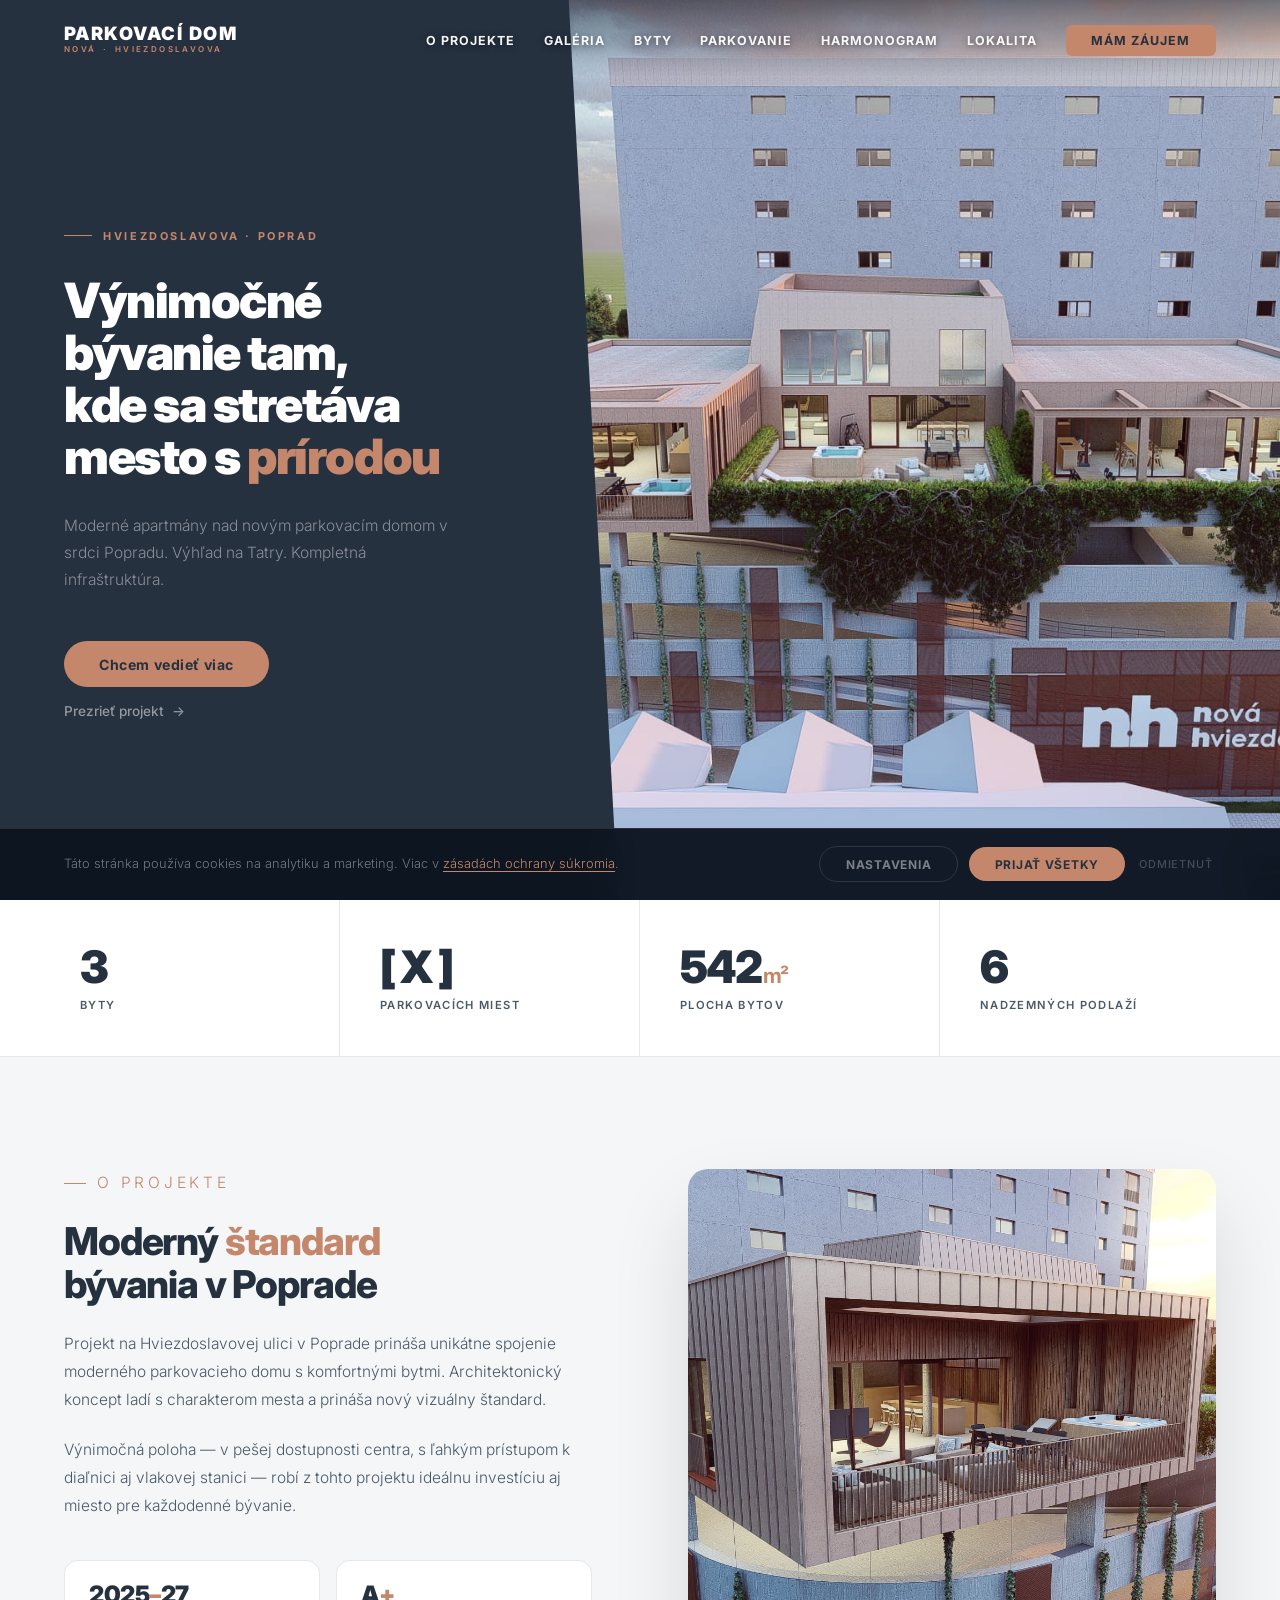
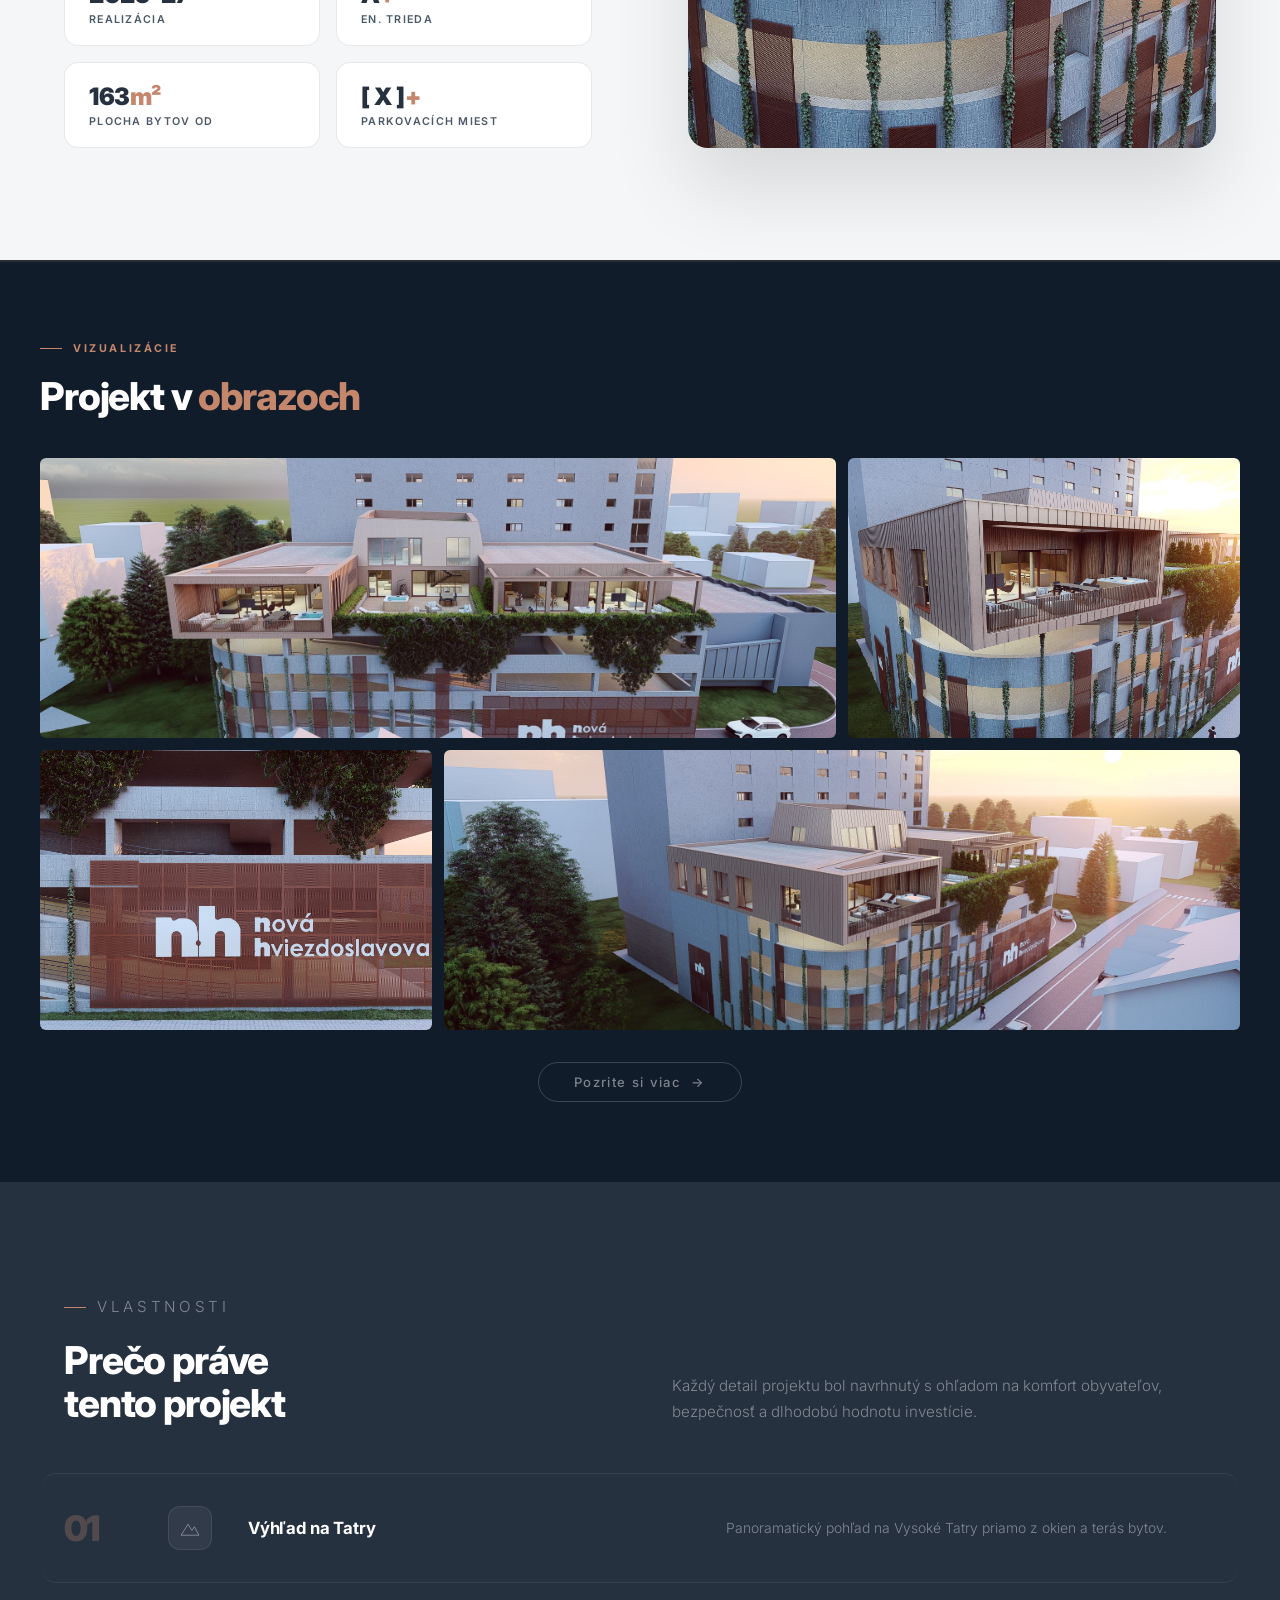
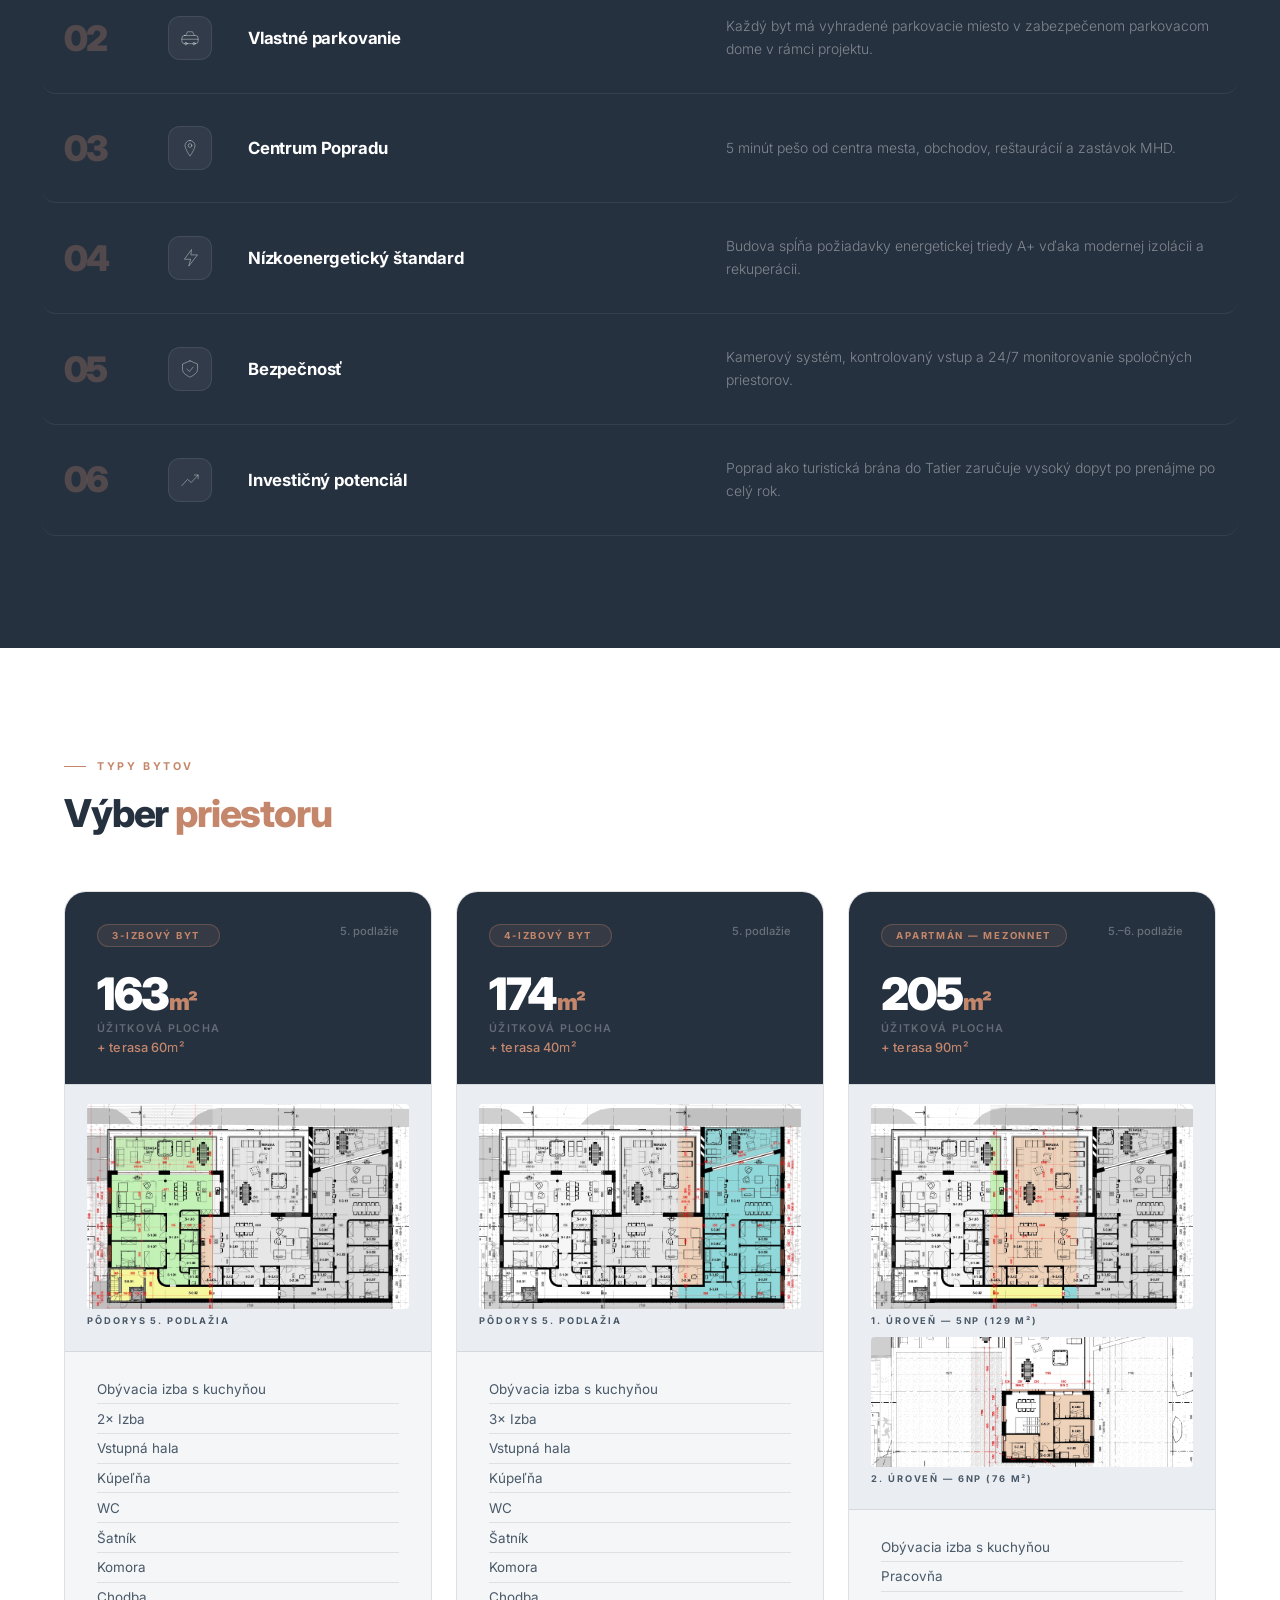
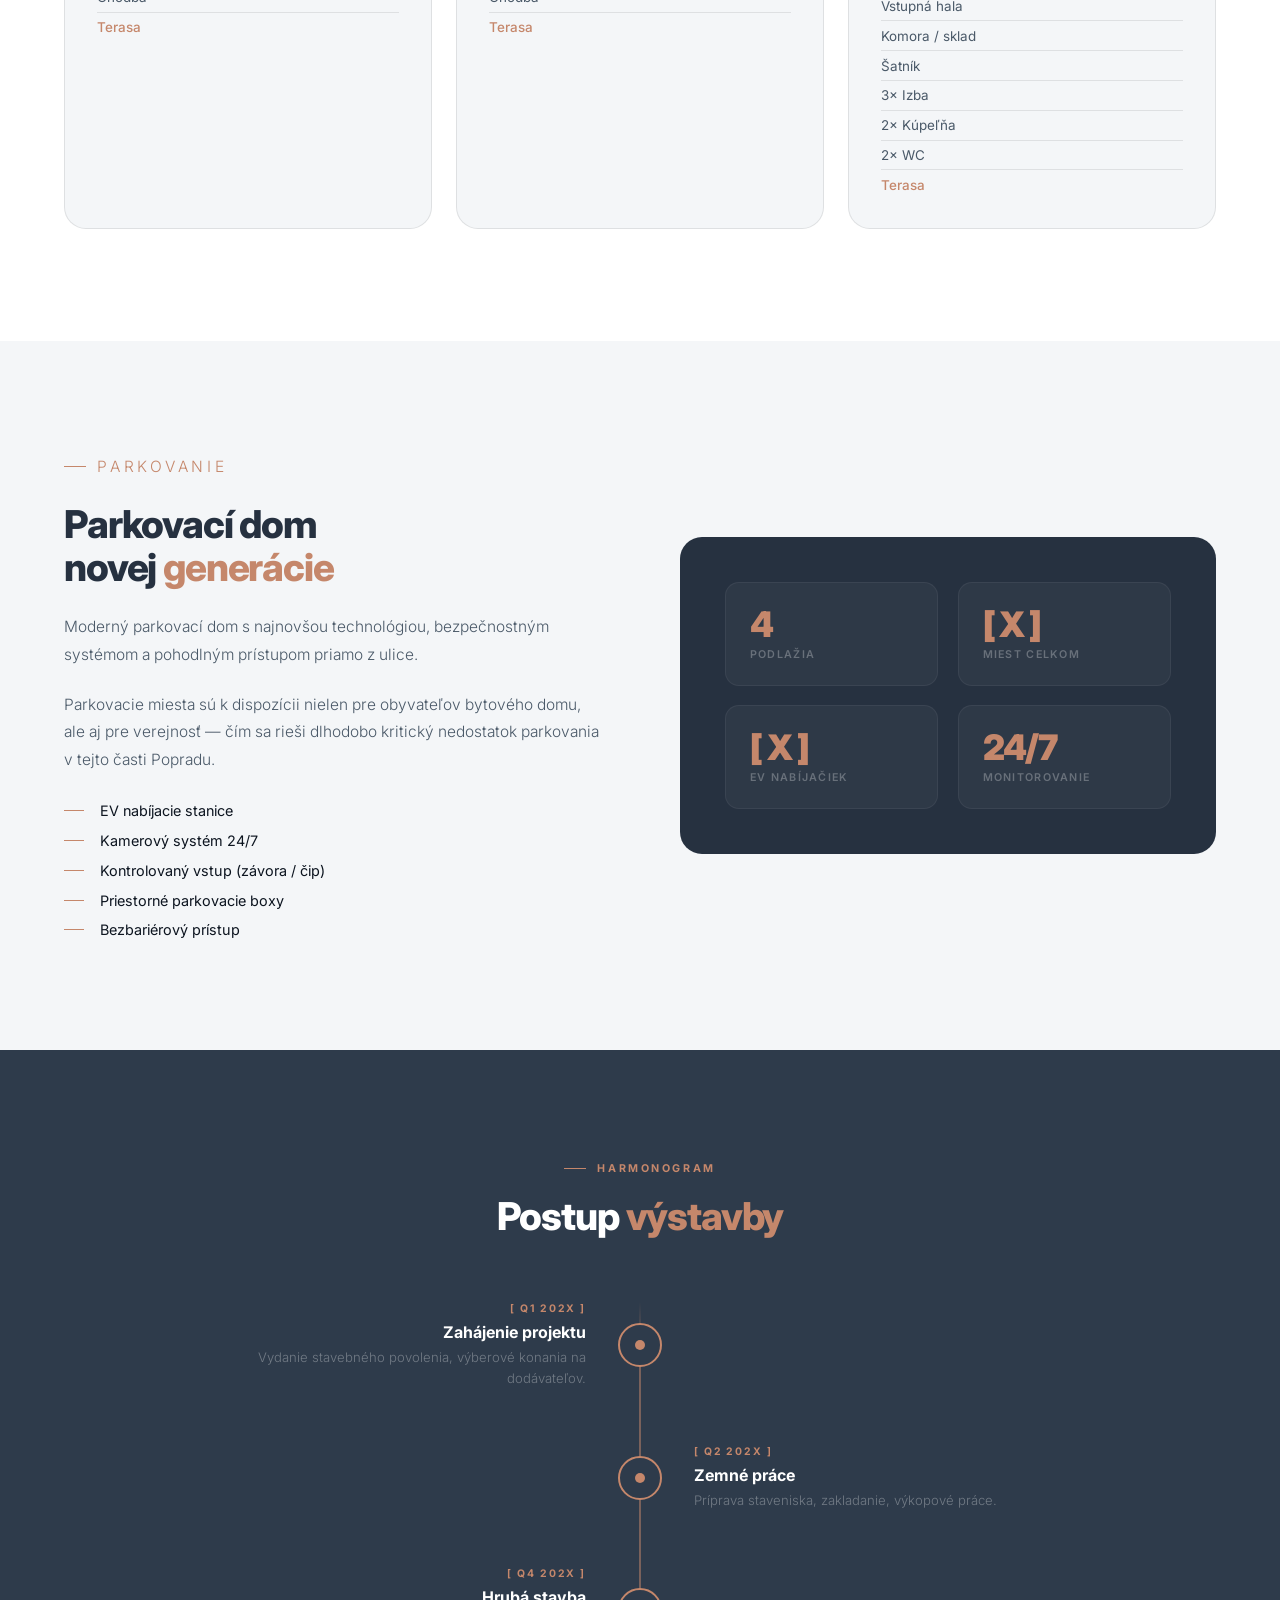
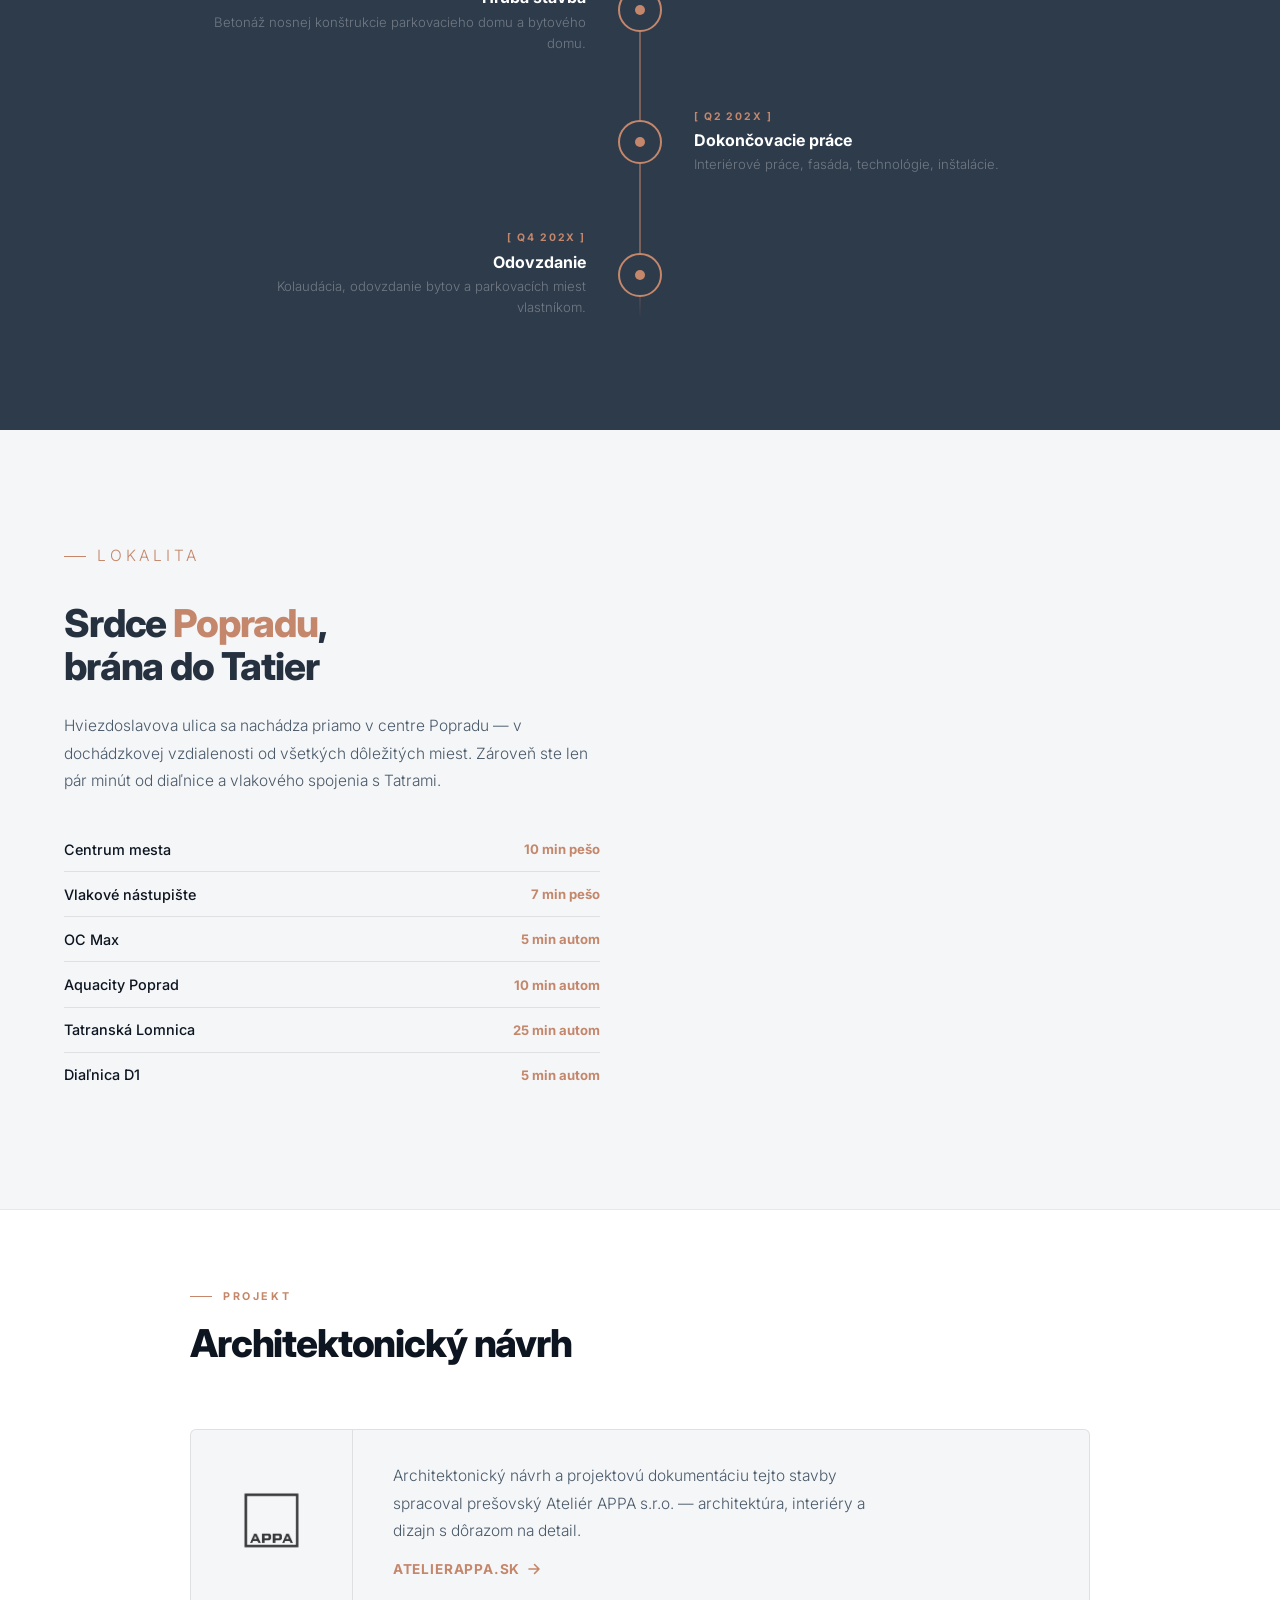
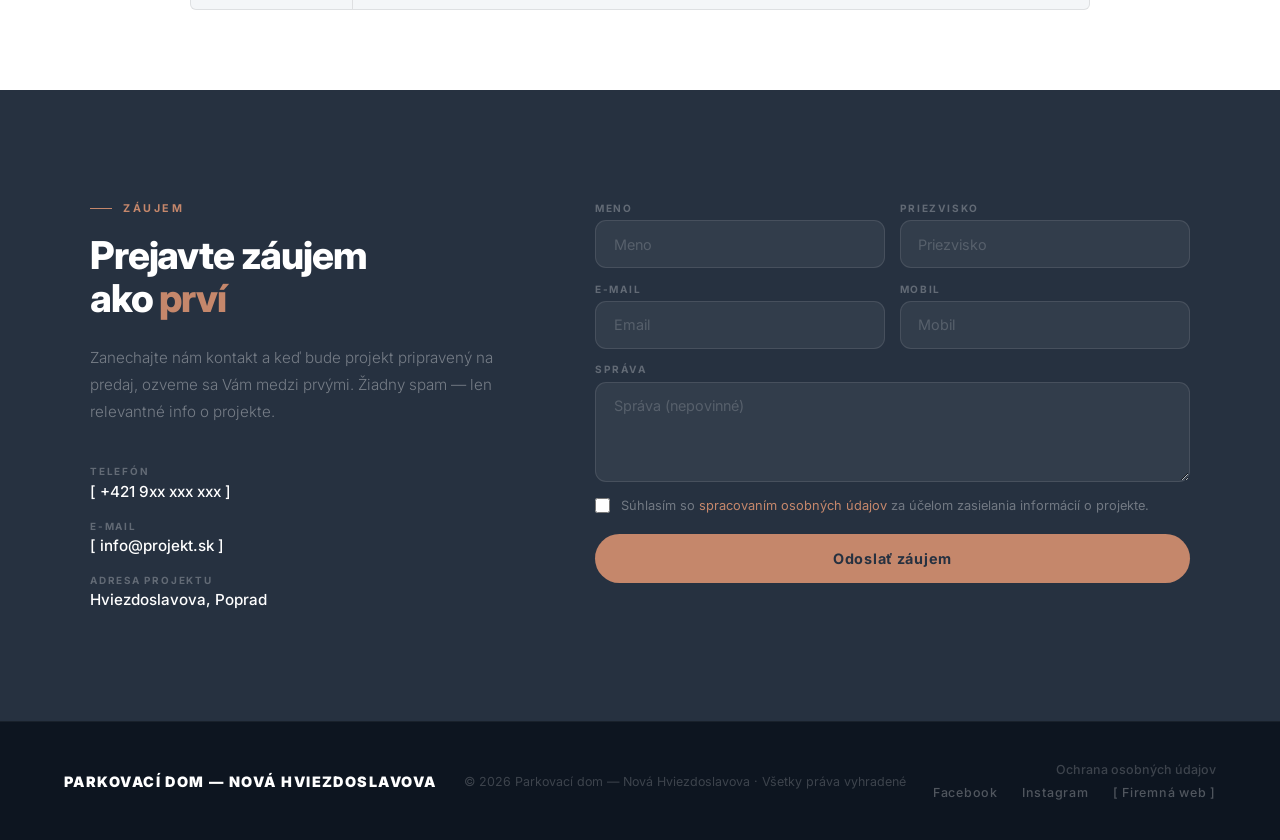
==== index.html @ bf67b0a0 "Nahrada Leaflet mapy Google Maps embedom" ====
﻿<!DOCTYPE html>
<html lang="sk">
<head>
<meta charset="UTF-8">
<meta name="viewport" content="width=device-width, initial-scale=1.0">
<meta name="description" content="Moderné apartmány nad novým parkovacím domom v Poprade na Hviezdoslavovej ulici. Výhľad na Tatry, vlastné parkovanie, nízkoenergetický štandard A+.">
<meta property="og:type" content="website">
<meta property="og:title" content="Parkovací dom — Nová Hviezdoslavova | Apartmány Poprad">
<meta property="og:description" content="Moderné apartmány nad novým parkovacím domom v srdci Popradu. Výhľad na Tatry. Vlastné parkovanie. Nízkoenergetický štandard.">
<meta property="og:image" content="img/tt3.jpg">
<meta name="theme-color" content="#263140">
<title>Parkovací dom — Nová Hviezdoslavova | Apartmány Poprad</title>
<link rel="icon" href="img/apple-touch-icon.png">
<link rel="apple-touch-icon" href="img/apple-touch-icon.png">
<meta property="og:url" content="">
<meta property="og:locale" content="sk_SK">
<meta name="referrer" content="strict-origin-when-cross-origin">
<link rel="preconnect" href="https://fonts.googleapis.com">
<link rel="preconnect" href="https://fonts.gstatic.com" crossorigin>
<link href="https://fonts.googleapis.com/css2?family=Inter:wght@300;400;500;600;700;800;900&display=swap" rel="stylesheet">
<link rel="stylesheet" href="css/main.css">
</head>
<body>

<!-- NAV -->
<nav id="main-nav">
  <a href="index.html" class="nav-logo">
    <span class="nav-logo-main">Parkovací dom</span>
    <span class="nav-logo-sub">nová · hviezdoslavova</span>
  </a>
  <ul class="nav-links">
    <li><a href="#o-projekte">O projekte</a></li>
    <li><a href="#galeria">Galéria</a></li>
    <li><a href="#apartmany">Byty</a></li>
    <li><a href="#parkovanie">Parkovanie</a></li>
    <li><a href="#harmonogram">Harmonogram</a></li>
    <li><a href="#lokalita">Lokalita</a></li>
    <li><a href="#kontakt" class="nav-cta">Mám záujem</a></li>
  </ul>
  <button class="nav-hamburger" id="nav-hamburger" aria-label="Menu" aria-expanded="false" aria-controls="mobile-menu">
    <span></span><span></span><span></span>
  </button>
</nav>

<!-- MOBILE MENU -->
<div class="mobile-menu" id="mobile-menu" onclick="closeMobileMenu()">
  <button class="mobile-menu-close" onclick="event.stopPropagation();closeMobileMenu()" aria-label="Zavrieť">
    <span></span><span></span>
  </button>
  <ul onclick="event.stopPropagation()">
    <li><a href="#o-projekte" onclick="closeMobileMenu()">O projekte</a></li>
    <li><a href="#galeria" onclick="closeMobileMenu()">Galéria</a></li>
    <li><a href="#apartmany" onclick="closeMobileMenu()">Byty</a></li>
    <li><a href="#parkovanie" onclick="closeMobileMenu()">Parkovanie</a></li>
    <li><a href="#harmonogram" onclick="closeMobileMenu()">Harmonogram</a></li>
    <li><a href="#lokalita" onclick="closeMobileMenu()">Lokalita</a></li>
    <li><a href="#kontakt" class="mobile-menu-cta" onclick="closeMobileMenu()">Mám záujem</a></li>
  </ul>
</div>

<!-- HERO -->
<section class="hero">
  <div class="hero-left">
    <p class="hero-location">Hviezdoslavova · Poprad</p>
    <h1 class="hero-title">
      Výnimočné<br>bývanie tam,<br>kde sa stretáva<br>mesto s <em>prírodou</em>
    </h1>
    <p class="hero-desc">
      Moderné apartmány nad novým parkovacím domom v srdci Popradu.
      Výhľad na Tatry. Kompletná infraštruktúra.
    </p>
    <div class="hero-actions">
      <a href="#kontakt" class="btn-primary">Chcem vedieť viac</a>
      <a href="#o-projekte" class="btn-ghost">Prezrieť projekt</a>
    </div>
  </div>
  <div class="hero-right">
    <img src="img/tt3.jpg"
         alt="Parkovací dom Nová Hviezdoslavova — všetky terasy a fasáda"
         id="hero-img"
         fetchpriority="high">
  </div>
</section>

<!-- STATS -->
<div class="stats">
  <div class="stats-inner">
    <div class="stat-item reveal">
      <div class="stat-num">3</div>
      <div class="stat-label">Byty</div>
    </div>
    <div class="stat-item reveal reveal-d1">
      <div class="stat-num">[ X ]</div>
      <div class="stat-label">Parkovacích miest</div>
    </div>
    <div class="stat-item reveal reveal-d2">
      <div class="stat-num">542 <em>m²</em></div>
      <div class="stat-label">Plocha bytov</div>
    </div>
    <div class="stat-item reveal reveal-d3">
      <div class="stat-num">6</div>
      <div class="stat-label">Nadzemných podlaží</div>
    </div>
  </div>
</div>

<!-- O PROJEKTE -->
<section class="about" id="o-projekte">
  <div class="about-inner">
    <div class="about-text reveal">
      <p class="section-eyebrow">O projekte</p>
      <h2 class="section-title">Moderný <em>štandard</em><br>bývania v Poprade</h2>
      <p>
        Projekt na Hviezdoslavovej ulici v Poprade prináša unikátne spojenie
        moderného parkovacieho domu s komfortnými bytmi. Architektonický
        koncept ladí s charakterom mesta a prináša nový vizuálny štandard.
      </p>
      <p>
        Výnimočná poloha — v pešej dostupnosti centra, s ľahkým prístupom
        k diaľnici aj vlakovej stanici — robí z tohto projektu ideálnu investíciu
        aj miesto pre každodenné bývanie.
      </p>
      <div class="about-highlights">
        <div class="about-hl reveal reveal-d1">
          <div class="about-hl-val">2025<em>–</em>27</div>
          <div class="about-hl-label">Realizácia</div>
        </div>
        <div class="about-hl reveal reveal-d2">
          <div class="about-hl-val">A<em>+</em></div>
          <div class="about-hl-label">En. trieda</div>
        </div>
        <div class="about-hl reveal reveal-d3">
          <div class="about-hl-val">163<em>m²</em></div>
          <div class="about-hl-label">Plocha bytov od</div>
        </div>
        <div class="about-hl reveal reveal-d4">
          <div class="about-hl-val">[ X ]<em>+</em></div>
          <div class="about-hl-label">Parkovacích miest</div>
        </div>
      </div>
    </div>
    <div class="about-image reveal reveal-d2">
      <img src="img/tt9.jpg"
           alt="Parkovací dom Nová Hviezdoslavova — terasy apartmánov"
           class="about-real-img"
           loading="lazy">
    </div>
  </div>
</section>

<!-- GALÉRIA -->
<section class="gallery" id="galeria">
  <div class="gallery-inner">
    <div class="gallery-header reveal">
      <p class="section-eyebrow">Vizualizácie</p>
      <h2 class="section-title">Projekt v <em>obrazoch</em></h2>
    </div>
    <div class="gallery-grid">
      <a href="#" role="button" class="gallery-item gallery-wide reveal" data-gallery-index="0">
        <img src="img/tt3.jpg" alt="Parkovací dom Nová Hviezdoslavova — terasy a fasáda" loading="lazy">
      </a>
      <a href="#" role="button" class="gallery-item reveal reveal-d1" data-gallery-index="1">
        <img src="img/tt9.jpg" alt="Strešná terasa mezonnet" loading="lazy">
      </a>
      <a href="#" role="button" class="gallery-item reveal reveal-d1" data-gallery-index="2">
        <img src="img/tt11.jpg" alt="Parkovací dom Nová Hviezdoslavova — fasáda a nápis" loading="lazy">
      </a>
      <a href="#" role="button" class="gallery-item gallery-wide reveal reveal-d2" data-gallery-index="3">
        <img src="img/tt4.jpg" alt="Parkovací dom Nová Hviezdoslavova — letecký pohľad pri západe" loading="lazy">
      </a>
    </div>
    <div class="gallery-more reveal">
      <button class="gallery-more-btn" id="gallery-more-btn">Pozrite si viac  →</button>
    </div>
  </div>
</section>

<!-- FEATURES -->
<section class="features" id="vlastnosti">
  <div class="features-inner">
    <div class="features-header">
      <div class="reveal">
        <p class="section-eyebrow">Vlastnosti</p>
        <h2 class="section-title">Prečo práve<br>tento projekt</h2>
      </div>
      <p class="reveal reveal-d2">
        Každý detail projektu bol navrhnutý s ohľadom na komfort obyvateľov,
        bezpečnosť a dlhodobú hodnotu investície.
      </p>
    </div>
    <div class="features-list">

      <div class="feat-row reveal">
        <span class="feat-row-num">01</span>
        <div class="feat-row-icon">
          <svg viewBox="0 0 32 32" fill="none" stroke="currentColor" stroke-width="1.6" stroke-linecap="round" stroke-linejoin="round"><path d="M2 27 L13 10 L19 20 L23 14 L30 27Z"/></svg>
        </div>
        <h3 class="feat-row-title">Výhľad na Tatry</h3>
        <p class="feat-row-desc">Panoramatický pohľad na Vysoké Tatry priamo z okien a terás bytov.</p>
      </div>

      <div class="feat-row reveal reveal-d1">
        <span class="feat-row-num">02</span>
        <div class="feat-row-icon">
          <svg viewBox="0 0 32 32" fill="none" stroke="currentColor" stroke-width="1.6" stroke-linecap="round" stroke-linejoin="round"><rect x="3" y="12" width="26" height="13" rx="4"/><path d="M3 18h26M9 12l3-6h8l3 6"/><circle cx="9.5" cy="25" r="2"/><circle cx="22.5" cy="25" r="2"/></svg>
        </div>
        <h3 class="feat-row-title">Vlastné parkovanie</h3>
        <p class="feat-row-desc">Každý byt má vyhradené parkovacie miesto v zabezpečenom parkovacom dome v rámci projektu.</p>
      </div>

      <div class="feat-row reveal reveal-d1">
        <span class="feat-row-num">03</span>
        <div class="feat-row-icon">
          <svg viewBox="0 0 32 32" fill="none" stroke="currentColor" stroke-width="1.6" stroke-linecap="round" stroke-linejoin="round"><path d="M16 4a8 8 0 0 1 8 8c0 5.5-8 17-8 17S8 17.5 8 12a8 8 0 0 1 8-8z"/><circle cx="16" cy="12" r="3"/></svg>
        </div>
        <h3 class="feat-row-title">Centrum Popradu</h3>
        <p class="feat-row-desc">5 minút pešo od centra mesta, obchodov, reštaurácií a zastávok MHD.</p>
      </div>

      <div class="feat-row reveal reveal-d1">
        <span class="feat-row-num">04</span>
        <div class="feat-row-icon">
          <svg viewBox="0 0 32 32" fill="none" stroke="currentColor" stroke-width="1.6" stroke-linecap="round" stroke-linejoin="round"><path d="M18 3L7 18h10l-3 11 14-18H18z"/></svg>
        </div>
        <h3 class="feat-row-title">Nízkoenergetický štandard</h3>
        <p class="feat-row-desc">Budova spĺňa požiadavky energetickej triedy A+ vďaka modernej izolácii a rekuperácii.</p>
      </div>

      <div class="feat-row reveal reveal-d1">
        <span class="feat-row-num">05</span>
        <div class="feat-row-icon">
          <svg viewBox="0 0 32 32" fill="none" stroke="currentColor" stroke-width="1.6" stroke-linecap="round" stroke-linejoin="round"><path d="M16 3L4 8v9c0 7 12 12 12 12s12-5 12-12V8L16 3z"/><path d="M11 16l4 4 6-7"/></svg>
        </div>
        <h3 class="feat-row-title">Bezpečnosť</h3>
        <p class="feat-row-desc">Kamerový systém, kontrolovaný vstup a 24/7 monitorovanie spoločných priestorov.</p>
      </div>

      <div class="feat-row reveal reveal-d1">
        <span class="feat-row-num">06</span>
        <div class="feat-row-icon">
          <svg viewBox="0 0 32 32" fill="none" stroke="currentColor" stroke-width="1.6" stroke-linecap="round" stroke-linejoin="round"><polyline points="3,25 12,15 18,20 29,8"/><polyline points="23,8 29,8 29,14"/></svg>
        </div>
        <h3 class="feat-row-title">Investičný potenciál</h3>
        <p class="feat-row-desc">Poprad ako turistická brána do Tatier zaručuje vysoký dopyt po prenájme po celý rok.</p>
      </div>

    </div>
  </div>
</section>

<!-- APARTMÁNY -->
<section class="apartments" id="apartmany">
  <div class="apartments-inner">
    <div class="apartments-header">
      <div class="reveal">
        <p class="section-eyebrow">Typy bytov</p>
        <h2 class="section-title">Výber <em>priestoru</em></h2>
      </div>
    </div>
    <div class="apt-grid">

      <!-- Byt č.1 — 3-izbový byt -->
      <div class="apt-card reveal">
        <div class="apt-card-top">
          <div>
            <div class="apt-type-badge">3-izbový byt</div>
            <div class="apt-size-display">
              <div class="apt-size-num">163<em>m²</em></div>
              <div class="apt-size-label">Úžitková plocha</div>
            </div>
            <div class="apt-size-terasa">+ terasa 60<em>m²</em></div>
          </div>
          <div class="apt-floors">5. podlažie</div>
        </div>
        <div class="apt-floorplan">
          <div class="apt-fp-wrap" data-fp-src="img/podorys-5np_new.jpg" data-fp-alt="Pôdorys 5. podlažia">
            <img src="img/podorys-5np_new.jpg" class="apt-fp-base" alt="" aria-hidden="true" loading="lazy">
            <img src="img/podorys-5np_new.jpg" class="apt-fp-color apt-fp-byt1" alt="Pôdorys 3-izbového bytu — 5. podlažie" loading="lazy">
          </div>
          <div class="apt-floorplan-label">Pôdorys 5. podlažia</div>
        </div>
        <div class="apt-card-body">
          <ul class="apt-rooms">
            <li>Obývacia izba s kuchyňou</li>
            <li>2× Izba</li>
            <li>Vstupná hala</li>
            <li>Kúpeľňa</li>
            <li>WC</li>
            <li>Šatník</li>
            <li>Komora</li>
            <li>Chodba</li>
            <li class="apt-rooms-terasa">Terasa</li>
          </ul>
        </div>
      </div>

      <!-- Byt č.3 — 4-izbový byt -->
      <div class="apt-card reveal reveal-d1">
        <div class="apt-card-top">
          <div>
            <div class="apt-type-badge">4-izbový byt</div>
            <div class="apt-size-display">
              <div class="apt-size-num">174<em>m²</em></div>
              <div class="apt-size-label">Úžitková plocha</div>
            </div>
            <div class="apt-size-terasa">+ terasa 40<em>m²</em></div>
          </div>
          <div class="apt-floors">5. podlažie</div>
        </div>
        <div class="apt-floorplan">
          <div class="apt-fp-wrap" data-fp-src="img/podorys-5np_new.jpg" data-fp-alt="Pôdorys 5. podlažia">
            <img src="img/podorys-5np_new.jpg" class="apt-fp-base" alt="" aria-hidden="true" loading="lazy">
            <img src="img/podorys-5np_new.jpg" class="apt-fp-color apt-fp-byt3" alt="Pôdorys 4-izbového bytu — 5. podlažie" loading="lazy">
          </div>
          <div class="apt-floorplan-label">Pôdorys 5. podlažia</div>
        </div>
        <div class="apt-card-body">
          <ul class="apt-rooms">
            <li>Obývacia izba s kuchyňou</li>
            <li>3× Izba</li>
            <li>Vstupná hala</li>
            <li>Kúpeľňa</li>
            <li>WC</li>
            <li>Šatník</li>
            <li>Komora</li>
            <li>Chodba</li>
            <li class="apt-rooms-terasa">Terasa</li>
          </ul>
        </div>
      </div>

      <!-- Apartmán č.2 — Mezonnet -->
      <div class="apt-card reveal reveal-d2">
        <div class="apt-card-top">
          <div>
            <div class="apt-type-badge">Apartmán — Mezonnet</div>
            <div class="apt-size-display">
              <div class="apt-size-num">205<em>m²</em></div>
              <div class="apt-size-label">Úžitková plocha</div>
            </div>
            <div class="apt-size-terasa">+ terasa 90<em>m²</em></div>
          </div>
          <div class="apt-floors">5.–6. podlažie</div>
        </div>
        <div class="apt-floorplan">
          <div class="apt-fp-wrap" data-fp-src="img/podorys-5np_new.jpg" data-fp-alt="Pôdorys 5. podlažia — Mezonnet">
            <img src="img/podorys-5np_new.jpg" class="apt-fp-base" alt="" aria-hidden="true" loading="lazy">
            <img src="img/podorys-5np_new.jpg" class="apt-fp-color apt-fp-byt2" alt="Pôdorys mezonnet — 5. podlažie" loading="lazy">
          </div>
          <div class="apt-floorplan-label">1. úroveň — 5NP (129 m²)</div>
          <div class="apt-fp-wrap apt-fp-wrap-sm" data-fp-src="img/podorys-6np_new.jpg" data-fp-alt="Pôdorys 6. podlažia — Mezonnet">
            <img src="img/podorys-6np_new.jpg" class="apt-fp-base" alt="" aria-hidden="true" loading="lazy">
            <img src="img/podorys-6np_new.jpg" class="apt-fp-color apt-fp-6np-m" alt="Pôdorys mezonnet — 6. podlažie" loading="lazy">
          </div>
          <div class="apt-floorplan-label">2. úroveň — 6NP (76 m²)</div>
        </div>
        <div class="apt-card-body">
          <ul class="apt-rooms">
            <li>Obývacia izba s kuchyňou</li>
            <li>Pracovňa</li>
            <li>Vstupná hala</li>
            <li>Komora / sklad</li>
            <li>Šatník</li>
            <li>3× Izba</li>
            <li>2× Kúpeľňa</li>
            <li>2× WC</li>
            <li class="apt-rooms-terasa">Terasa</li>
          </ul>
        </div>
      </div>

    </div>
  </div>
</section>

<!-- PARKOVANIE -->
<section class="parking" id="parkovanie">
  <div class="parking-inner">
    <div class="parking-text reveal">
      <p class="section-eyebrow">Parkovanie</p>
      <h2 class="section-title">Parkovací dom<br>novej <em>generácie</em></h2>
      <p>
        Moderný parkovací dom s najnovšou technológiou, bezpečnostným systémom
        a pohodlným prístupom priamo z ulice.
      </p>
      <p>
        Parkovacie miesta sú k dispozícii nielen pre obyvateľov bytového domu,
        ale aj pre verejnosť — čím sa rieši dlhodobo kritický nedostatok parkovania
        v tejto časti Popradu.
      </p>
      <div class="pk-list">
        <div class="pk-item">EV nabíjacie stanice</div>
        <div class="pk-item">Kamerový systém 24/7</div>
        <div class="pk-item">Kontrolovaný vstup (závora / čip)</div>
        <div class="pk-item">Priestorné parkovacie boxy</div>
        <div class="pk-item">Bezbariérový prístup</div>
      </div>
    </div>
    <div class="parking-visual reveal reveal-d2">
      <div class="pk-stat">
        <div class="pk-stat-num">4</div>
        <div class="pk-stat-lbl">Podlažia</div>
      </div>
      <div class="pk-stat">
        <div class="pk-stat-num">[ X ]</div>
        <div class="pk-stat-lbl">Miest celkom</div>
      </div>
      <div class="pk-stat">
        <div class="pk-stat-num">[ X ]</div>
        <div class="pk-stat-lbl">EV nabíjačiek</div>
      </div>
      <div class="pk-stat">
        <div class="pk-stat-num">24/7</div>
        <div class="pk-stat-lbl">Monitorovanie</div>
      </div>
    </div>
  </div>
</section>

<!-- HARMONOGRAM -->
<section class="harmonogram" id="harmonogram">
  <div class="harmonogram-inner">
    <p class="section-eyebrow">Harmonogram</p>
    <h2 class="section-title">Postup <em>výstavby</em></h2>

    <div class="timeline">

      <div class="tl-item reveal">
        <div class="tl-content-left">
          <div class="tl-date">[ Q1 202X ]</div>
          <div class="tl-title">Zahájenie projektu</div>
          <div class="tl-desc">Vydanie stavebného povolenia, výberové konania na dodávateľov.</div>
        </div>
        <div class="tl-dot-wrap"><div class="tl-dot"></div></div>
        <div class="tl-empty"></div>
      </div>

      <div class="tl-item reveal reveal-d1">
        <div class="tl-empty"></div>
        <div class="tl-dot-wrap"><div class="tl-dot"></div></div>
        <div class="tl-content-right">
          <div class="tl-date">[ Q2 202X ]</div>
          <div class="tl-title">Zemné práce</div>
          <div class="tl-desc">Príprava staveniska, zakladanie, výkopové práce.</div>
        </div>
      </div>

      <div class="tl-item reveal reveal-d2">
        <div class="tl-content-left">
          <div class="tl-date">[ Q4 202X ]</div>
          <div class="tl-title">Hrubá stavba</div>
          <div class="tl-desc">Betonáž nosnej konštrukcie parkovacieho domu a bytového domu.</div>
        </div>
        <div class="tl-dot-wrap"><div class="tl-dot"></div></div>
        <div class="tl-empty"></div>
      </div>

      <div class="tl-item reveal reveal-d1">
        <div class="tl-empty"></div>
        <div class="tl-dot-wrap"><div class="tl-dot"></div></div>
        <div class="tl-content-right">
          <div class="tl-date">[ Q2 202X ]</div>
          <div class="tl-title">Dokončovacie práce</div>
          <div class="tl-desc">Interiérové práce, fasáda, technológie, inštalácie.</div>
        </div>
      </div>

      <div class="tl-item reveal reveal-d2">
        <div class="tl-content-left">
          <div class="tl-date">[ Q4 202X ]</div>
          <div class="tl-title">Odovzdanie</div>
          <div class="tl-desc">Kolaudácia, odovzdanie bytov a parkovacích miest vlastníkom.</div>
        </div>
        <div class="tl-dot-wrap"><div class="tl-dot"></div></div>
        <div class="tl-empty"></div>
      </div>

    </div>
  </div>
</section>

<!-- LOKALITA -->
<section class="location" id="lokalita">
  <div class="location-inner">
    <div class="location-text reveal">
      <p class="section-eyebrow">Lokalita</p>
      <h2 class="section-title">Srdce <em>Popradu</em>,<br>brána do Tatier</h2>
      <p>
        Hviezdoslavova ulica sa nachádza priamo v centre Popradu — v dochádzkovej
        vzdialenosti od všetkých dôležitých miest. Zároveň ste len pár minút
        od diaľnice a vlakového spojenia s Tatrami.
      </p>
      <div class="poi-list">
        <div class="poi-item">
          <span class="poi-name">Centrum mesta</span>
          <span class="poi-dist">10 min pešo</span>
        </div>
        <div class="poi-item">
          <span class="poi-name">Vlakové nástupište</span>
          <span class="poi-dist">7 min pešo</span>
        </div>
        <div class="poi-item">
          <span class="poi-name">OC Max</span>
          <span class="poi-dist">5 min autom</span>
        </div>
        <div class="poi-item">
          <span class="poi-name">Aquacity Poprad</span>
          <span class="poi-dist">10 min autom</span>
        </div>
        <div class="poi-item">
          <span class="poi-name">Tatranská Lomnica</span>
          <span class="poi-dist">25 min autom</span>
        </div>
        <div class="poi-item">
          <span class="poi-name">Diaľnica D1</span>
          <span class="poi-dist">5 min autom</span>
        </div>
      </div>
    </div>
    <iframe class="location-map reveal reveal-d2"
      src="https://maps.google.com/maps?q=Nov%C3%A1+Hviezdoslavova,+Poprad&z=17&output=embed"
      loading="lazy" referrerpolicy="no-referrer-when-downgrade"
      title="Poloha projektu Nová Hviezdoslavova, Poprad"
      style="border:0;width:100%;height:100%;"></iframe>
  </div>
</section>

<!-- PROJEKTANT -->
<section class="projektant">
  <div class="projektant-inner">
    <div class="projektant-header reveal">
      <p class="section-eyebrow">Projekt</p>
      <h2 class="section-title">Architektonický návrh</h2>
    </div>
    <div class="appa-card reveal reveal-d1">
      <a href="https://atelierappa.sk/" target="_blank" rel="noopener" class="appa-logo-link">
        <img src="img/appa_logo_cierna.png" alt="Ateliér APPA s.r.o." class="appa-logo">
      </a>
      <div class="appa-card-divider"></div>
      <div class="appa-card-body">
        <p class="appa-desc">Architektonický návrh a projektovú dokumentáciu tejto stavby spracoval prešovský Ateliér APPA s.r.o. — architektúra, interiéry a dizajn s dôrazom na detail.</p>
        <a href="https://atelierappa.sk/" target="_blank" rel="noopener" class="appa-cta">
          atelierappa.sk
          <svg width="14" height="14" viewBox="0 0 14 14" fill="none" xmlns="http://www.w3.org/2000/svg">
            <path d="M2 7H12M12 7L7.5 2.5M12 7L7.5 11.5" stroke="currentColor" stroke-width="1.6" stroke-linecap="round" stroke-linejoin="round"/>
          </svg>
        </a>
      </div>
    </div>
  </div>
</section>

<!-- KONTAKT -->
<section class="contact" id="kontakt">
  <div class="contact-inner">

    <div class="contact-left reveal">
      <p class="section-eyebrow">Záujem</p>
      <h2 class="section-title">Prejavte záujem<br>ako <em>prví</em></h2>
      <p class="contact-subtitle">
        Zanechajte nám kontakt a keď bude projekt pripravený na predaj,
        ozveme sa Vám medzi prvými. Žiadny spam — len relevantné info o projekte.
      </p>
      <div class="contact-info">
        <div class="contact-info-item">
          <span>Telefón</span>
          <a href="tel:+421900000000">[ +421 9xx xxx xxx ]</a>
        </div>
        <div class="contact-info-item">
          <span>E-mail</span>
          <a href="mailto:info@projekt.sk">[ info@projekt.sk ]</a>
        </div>
        <div class="contact-info-item">
          <span>Adresa projektu</span>
          <strong>Hviezdoslavova, Poprad</strong>
        </div>
      </div>
    </div>

    <div class="contact-right reveal reveal-d2">
      <form id="interest-form" novalidate>
        <div class="form-grid">
          <div class="form-field">
            <label for="f-meno">Meno</label>
            <input type="text" id="f-meno" name="meno" placeholder="Meno" required autocomplete="given-name">
          </div>
          <div class="form-field">
            <label for="f-priezvisko">Priezvisko</label>
            <input type="text" id="f-priezvisko" name="priezvisko" placeholder="Priezvisko" required autocomplete="family-name">
          </div>
          <div class="form-field">
            <label for="f-email">E-mail</label>
            <input type="email" id="f-email" name="email" placeholder="Email" required autocomplete="email">
          </div>
          <div class="form-field">
            <label for="f-mobil">Mobil</label>
            <input type="tel" id="f-mobil" name="telefon" placeholder="Mobil" required autocomplete="tel">
          </div>
          <div class="form-field form-field-full">
            <label for="f-sprava">Správa</label>
            <textarea id="f-sprava" name="sprava" rows="4" placeholder="Správa (nepovinné)"></textarea>
          </div>
        </div>
        <div class="form-consent">
          <label class="form-checkbox-label">
            <input type="checkbox" id="f-gdpr" name="gdpr" required>
            <span>Súhlasím so <a href="gdpr.html">spracovaním osobných údajov</a> za účelom zasielania informácií o projekte.</span>
          </label>
        </div>
        <button type="submit" class="form-submit">Odoslať záujem</button>
      </form>
      <div id="success-msg">
        Ďakujeme! Vaša registrácia záujmu bola prijatá. Ozveme sa Vám čo najskôr.
      </div>
    </div>

  </div>
</section>

<!-- FOOTER -->
<footer>
  <span class="footer-logo">Parkovací dom — Nová Hviezdoslavova</span>
  <p>© 2026 Parkovací dom — Nová Hviezdoslavova · Všetky práva vyhradené</p>
  <div class="footer-right">
    <a href="gdpr.html" class="footer-gdpr-link">Ochrana osobných údajov</a>
    <div class="footer-social">
      <a href="#">Facebook</a>
      <a href="#">Instagram</a>
      <a href="#">[ Firemná web ]</a>
    </div>
  </div>
</footer>

<button id="scroll-top" aria-label="Späť na vrch">
  ↑
</button>

<!-- COOKIE BAR -->
<div id="cookie-bar" role="dialog" aria-label="Nastavenia cookies">
  <p id="cookie-bar-text">
    Táto stránka používa cookies na analytiku a marketing.
    Viac v <a href="gdpr.html">zásadách ochrany súkromia</a>.
  </p>
  <div id="cookie-bar-actions">
    <button class="ck-btn ck-btn-settings" onclick="openCookieModal()">Nastavenia</button>
    <button class="ck-btn ck-btn-accept"   onclick="acceptAll()">Prijať všetky</button>
    <button class="ck-btn-reject"           onclick="rejectAll()">Odmietnuť</button>
  </div>
</div>

<!-- COOKIE MODAL -->
<div id="cookie-modal" role="dialog" aria-modal="true" aria-label="Nastavenia súkromia" onclick="if(event.target===this)closeCookieModal()">
  <div id="cookie-modal-box">
    <div class="cm-title">Nastavenia súkromia</div>
    <div class="cm-sub">Vyberte, ktoré cookies povolíte. Nevyhnutné sú vždy aktívne.</div>
    <div class="cm-rows">
      <div class="cm-row">
        <div><div class="cm-row-name">Nevyhnutné cookies</div><div class="cm-row-desc">Základné funkcie webu — vždy zapnuté</div></div>
        <button class="cm-toggle on locked" disabled></button>
      </div>
      <div class="cm-row">
        <div><div class="cm-row-name">Analytické cookies</div><div class="cm-row-desc">Anonymná štatistika návštevnosti (Google Analytics)</div></div>
        <button class="cm-toggle on" id="tgl-analytics" onclick="this.classList.toggle('on')" aria-label="Analytické cookies — prepnúť"></button>
      </div>
      <div class="cm-row">
        <div><div class="cm-row-name">Marketingové cookies</div><div class="cm-row-desc">Remarketing — Facebook / Instagram Pixel</div></div>
        <button class="cm-toggle" id="tgl-marketing" onclick="this.classList.toggle('on')" aria-label="Marketingové cookies — prepnúť"></button>
      </div>
    </div>
    <div class="cm-actions">
      <button class="cm-act cm-act-all"  onclick="acceptAll()">Prijať všetky</button>
      <button class="cm-act cm-act-save" onclick="saveCustom()">Uložiť výber</button>
    </div>
  </div>
</div>

<script src="js/main.js" defer></script>


</body>
</html>
---- css/main.css ----
*, *::before, *::after { margin: 0; padding: 0; box-sizing: border-box; }

  :root {
    --charcoal:    #263140;
    --charcoal-2:  #2E3B4B;
    --warm-white:  #F4F6F8;
    --cream:       #E8ECF1;
    --gold:        #C5876B;
    --gold-light:  #D49A84;
    --white:       #FFFFFF;
    --text:        #0D1520;
    --text-muted:  #4A5968;
    --border-dark: rgba(255,255,255,0.08);
    --border-light: rgba(0,0,0,0.09);
    --copper:      #C5876B;
  }

  html { scroll-behavior: smooth; overflow-x: hidden; }

  body {
    font-family: 'Inter', sans-serif;
    background: var(--warm-white);
    color: var(--text);
    overflow-x: hidden;
  }

  img {
    max-width: 100%; display: block;
    -webkit-user-drag: none;
    -webkit-touch-callout: none;
    user-select: none;
  }
  a   { text-decoration: none; }

  ::-webkit-scrollbar { width: 5px; }
  ::-webkit-scrollbar-track { background: var(--charcoal); }
  ::-webkit-scrollbar-thumb { background: var(--gold); border-radius: 3px; }

  /* ─── FOCUS VISIBLE (keyboard navigation) ─── */
  :focus-visible {
    outline: 2px solid var(--gold);
    outline-offset: 3px;
    border-radius: 3px;
  }
  :focus:not(:focus-visible) { outline: none; }

  /* ─── SCROLL REVEAL ─── */
  .reveal {
    opacity: 0;
    transform: translateY(36px);
    transition: opacity 0.85s cubic-bezier(0.16,1,0.3,1),
                transform 0.85s cubic-bezier(0.16,1,0.3,1);
  }
  .reveal.visible { opacity: 1; transform: none; }
  .reveal-d1 { transition-delay: 0.12s; }
  .reveal-d2 { transition-delay: 0.22s; }
  .reveal-d3 { transition-delay: 0.33s; }
  .reveal-d4 { transition-delay: 0.44s; }

  /* ─── NAV ─── */
  #main-nav {
    position: fixed; top: 0; left: 0; width: 100%; z-index: 1000;
    display: flex; justify-content: space-between; align-items: center;
    padding: 1.5rem 4rem;
    background: linear-gradient(to bottom, rgba(38,49,64,0.65) 0%, transparent 100%);
    transition: background 0.45s, padding 0.45s, box-shadow 0.45s;
  }
  #main-nav.scrolled {
    background: rgba(38,49,64,0.97);
    backdrop-filter: blur(18px);
    padding: 0.85rem 4rem;
    box-shadow: 0 1px 0 var(--border-dark);
  }
  .nav-logo {
    display: flex; flex-direction: column; gap: 0.18rem;
    text-decoration: none; line-height: 1;
  }
  .nav-logo-main {
    font-size: 1.15rem; font-weight: 900; letter-spacing: 0.08em;
    text-transform: uppercase; color: var(--white); white-space: nowrap;
  }
  .nav-logo-sub {
    font-size: 0.5rem; font-weight: 600; letter-spacing: 0.3em;
    text-transform: uppercase; color: var(--gold);
  }
  .nav-links { display: flex; gap: 1.8rem; list-style: none; align-items: center; }
  .nav-links a {
    color: rgba(255,255,255,0.95); font-size: 0.78rem; font-weight: 700;
    letter-spacing: 0.08em; text-transform: uppercase; transition: color 0.25s;
    text-shadow: 0 1px 6px rgba(0,0,0,0.55);
  }
  .nav-links a:hover { color: var(--gold); }
  .nav-cta {
    background: var(--gold) !important;
    color: var(--charcoal) !important;
    padding: 0.5rem 1.6rem !important;
    border-radius: 6px !important;
    font-weight: 700 !important;
    letter-spacing: 0.08em !important;
    text-shadow: none !important;
    transition: background 0.25s !important, transform 0.2s !important;
  }
  .nav-cta:hover { background: var(--gold-light) !important; transform: translateY(-1px) !important; }

  /* ─── HERO — SPLIT ─── */
  .hero {
    min-height: 100vh;
    display: grid;
    grid-template-columns: 44% 56%;
    overflow: hidden;
    padding: 0;
  }
  .hero-left {
    background: var(--charcoal);
    display: flex; flex-direction: column; justify-content: center;
    padding: 9rem 4rem 6rem 4rem;
    position: relative; z-index: 2;
  }
  .hero-left::after {
    content: '';
    position: absolute; top: 0; right: -55px; bottom: 0; width: 90px;
    background: var(--charcoal);
    clip-path: polygon(0 0, 45% 0, 100% 100%, 0 100%);
    z-index: 3;
  }
  .hero-right {
    position: relative; overflow: hidden;
  }
  .hero-right img {
    width: 100%; height: 100%;
    object-fit: cover; object-position: center;
    transform: scale(1.08);
    transition: transform 10s ease-out;
  }
  .hero-right img.loaded { transform: scale(1); }
  .hero-right::after { display: none; }

  @keyframes fadeUp {
    from { opacity: 0; transform: translateY(24px); }
    to   { opacity: 1; transform: translateY(0); }
  }

  .hero-location {
    display: flex; align-items: center; gap: 0.7rem;
    font-size: 0.68rem; font-weight: 700; letter-spacing: 0.24em; text-transform: uppercase;
    color: var(--gold); margin-bottom: 2rem;
    opacity: 0; animation: fadeUp 0.75s 0.3s forwards;
  }
  .hero-location::before { content: ''; display: block; width: 28px; height: 1px; background: var(--gold); }

  .hero-title {
    font-size: clamp(2.5rem, 3.8vw, 4.2rem);
    font-weight: 900; line-height: 1.07; letter-spacing: -0.03em;
    color: var(--white); margin-bottom: 1.8rem;
    opacity: 0; animation: fadeUp 0.75s 0.5s forwards;
  }
  .hero-title em { font-style: normal; color: var(--gold); }

  .hero-desc {
    font-size: 0.97rem; color: rgba(255,255,255,0.45);
    line-height: 1.75; max-width: 390px;
    margin-bottom: 3rem; font-weight: 300;
    opacity: 0; animation: fadeUp 0.75s 0.7s forwards;
  }

  .hero-actions {
    display: flex; flex-direction: column; align-items: flex-start; gap: 1rem;
    opacity: 0; animation: fadeUp 0.75s 0.9s forwards;
  }

  .btn-primary {
    display: inline-block;
    background: var(--gold); color: var(--charcoal);
    padding: 0.9rem 2.2rem; border-radius: 50px;
    font-weight: 700; font-size: 0.88rem; letter-spacing: 0.04em;
    transition: background 0.25s, transform 0.2s, box-shadow 0.25s;
  }
  .btn-primary:hover {
    background: var(--gold-light); transform: translateY(-2px);
    box-shadow: 0 10px 30px rgba(197,135,107,0.4);
  }

  .btn-ghost {
    color: rgba(255,255,255,0.5); font-size: 0.85rem; font-weight: 500;
    display: flex; align-items: center; gap: 0.5rem;
    transition: color 0.25s;
  }
  .btn-ghost::after { content: '→'; transition: transform 0.25s; }
  .btn-ghost:hover { color: var(--white); }
  .btn-ghost:hover::after { transform: translateX(5px); }

  .hero-badge {
    position: absolute; bottom: 3rem; left: 4rem;
    background: rgba(197,135,107,0.1);
    border: 1px solid rgba(197,135,107,0.35);
    color: var(--gold); font-size: 0.62rem; font-weight: 800;
    letter-spacing: 0.24em; text-transform: uppercase;
    padding: 0.5rem 1.3rem; border-radius: 50px;
    opacity: 0; animation: fadeUp 0.75s 1.2s forwards;
  }

  /* ─── STATS ─── */
  .stats {
    background: var(--white);
    border-bottom: 1px solid var(--border-light);
  }
  .stats-inner {
    max-width: 1200px; margin: 0 auto;
    display: grid; grid-template-columns: repeat(4, 1fr);
  }
  .stat-item {
    padding: 2.8rem 2.5rem;
    border-right: 1px solid var(--border-light);
  }
  .stat-item:last-child { border-right: none; }
  .stat-num {
    font-size: 2.8rem; font-weight: 900; color: var(--charcoal);
    letter-spacing: -0.04em; line-height: 1;
    display: flex; align-items: baseline; gap: 0.1rem;
  }
  .stat-num em { font-style: normal; color: var(--gold); font-size: 1.3rem; font-weight: 700; }
  .stat-label {
    font-size: 0.7rem; font-weight: 600; letter-spacing: 0.12em;
    text-transform: uppercase; color: var(--text-muted); margin-top: 0.5rem;
  }

  /* ─── SECTION COMMON ─── */
  section { padding: 7rem 4rem; }

  .section-eyebrow {
    font-size: 0.67rem; font-weight: 700; letter-spacing: 0.24em;
    text-transform: uppercase; color: var(--gold);
    display: flex; align-items: center; gap: 0.7rem;
    margin-bottom: 1.2rem;
  }
  .section-eyebrow::before {
    content: ''; display: block; width: 22px; height: 1px; background: var(--gold);
  }

  /* RAL 8004 (--copper) accents in light sections */
  .about .section-eyebrow,
  .apartments .section-eyebrow,
  .parking .section-eyebrow,
  .location .section-eyebrow { color: var(--copper); }
  .about .section-eyebrow::before,
  .apartments .section-eyebrow::before,
  .parking .section-eyebrow::before,
  .location .section-eyebrow::before { background: var(--copper); }
  .about .section-title em,
  .apartments .section-title em,
  .parking .section-title em,
  .location .section-title em { color: var(--copper); }

  .section-title {
    font-size: clamp(1.9rem, 3vw, 2.9rem);
    font-weight: 800; line-height: 1.12; letter-spacing: -0.03em;
    margin-bottom: 1.5rem;
  }
  .section-title em { font-style: normal; color: var(--gold); }

  /* ─── O PROJEKTE ─── */
  .about { background: var(--warm-white); }
  .about-inner {
    max-width: 1200px; margin: 0 auto;
    display: grid; grid-template-columns: 1fr 1fr; gap: 6rem; align-items: center;
  }
  .about-text .section-title { color: var(--charcoal); }
  .about-text p {
    font-size: 0.97rem; color: #4A5968;
    line-height: 1.8; margin-bottom: 1.4rem; font-weight: 300;
  }
  .about-highlights {
    display: grid; grid-template-columns: 1fr 1fr; gap: 1rem; margin-top: 2.5rem;
  }
  .about-hl {
    background: var(--white); border: 1px solid var(--border-light);
    padding: 1.2rem 1.5rem; border-radius: 14px;
  }
  .about-hl-val {
    font-size: 1.5rem; font-weight: 900; color: var(--charcoal); letter-spacing: -0.02em;
  }
  .about-hl-val em { font-style: normal; color: var(--gold); }
  .about-hl-label {
    font-size: 0.67rem; text-transform: uppercase; letter-spacing: 0.12em;
    color: var(--text-muted); margin-top: 0.25rem; font-weight: 600;
  }
  .about-image { position: relative; align-self: stretch; min-height: 380px; }
  .about-real-img {
    width: 100%; height: 100%; object-fit: cover; border-radius: 20px;
    box-shadow: 0 40px 80px rgba(0,0,0,0.12);
  }
  .about-image::before {
    content: ''; position: absolute;
    top: -18px; left: -18px; right: 18px; bottom: 18px;
    border: 1px solid rgba(197,135,107,0.35);
    border-radius: 24px; z-index: -1;
  }

  /* ─── FEATURES ─── */
  .features { background: var(--charcoal); }
  .features-inner { max-width: 1200px; margin: 0 auto; }
  .features-header {
    display: grid; grid-template-columns: 1fr 1fr; gap: 4rem;
    margin-bottom: 3rem; align-items: end;
  }
  .features .section-title { color: var(--white); margin-bottom: 0; }
  .features-header p {
    color: rgba(255,255,255,0.42); font-size: 0.95rem;
    line-height: 1.72; font-weight: 300;
  }
  /* List rows */
  .features-list { display: flex; flex-direction: column; }
  .feat-row {
    display: grid;
    grid-template-columns: 4.5rem 3rem 1fr 1.1fr;
    column-gap: 2rem;
    align-items: center;
    padding: 2rem 1.4rem;
    margin: 0 -1.4rem;
    border-bottom: 1px solid rgba(255,255,255,0.07);
    border-radius: 14px;
    transition: background 0.25s;
    cursor: default;
  }
  .feat-row:first-child { border-top: 1px solid rgba(255,255,255,0.07); }
  .feat-row:hover { background: rgba(255,255,255,0.04); }
  .feat-row-num {
    font-size: 2.2rem; font-weight: 900;
    color: rgba(197,135,107,0.28);
    line-height: 1; letter-spacing: -0.05em;
    transition: color 0.25s;
  }
  .feat-row:hover .feat-row-num { color: var(--gold); }
  .feat-row-icon {
    width: 44px; height: 44px;
    background: rgba(255,255,255,0.05);
    border: 1px solid rgba(255,255,255,0.09);
    border-radius: 12px;
    display: flex; align-items: center; justify-content: center;
    color: rgba(255,255,255,0.38);
    transition: color 0.25s, background 0.25s, border-color 0.25s;
  }
  .feat-row:hover .feat-row-icon {
    background: rgba(197,135,107,0.1);
    border-color: rgba(197,135,107,0.3);
    color: var(--gold);
  }
  .feat-row-icon svg { width: 20px; height: 20px; }
  .feat-row-title {
    font-size: 1.05rem; font-weight: 700; color: var(--white);
    letter-spacing: -0.01em;
  }
  .feat-row-desc {
    font-size: 0.87rem; color: rgba(255,255,255,0.42);
    line-height: 1.65; font-weight: 300;
  }

  /* ─── APARTMENTS ─── */
  .apartments { background: var(--white); }
  .apartments-inner { max-width: 1200px; margin: 0 auto; }
  .apartments-header {
    display: flex; justify-content: space-between;
    align-items: flex-end; margin-bottom: 3.5rem;
  }
  .apartments .section-title { color: var(--charcoal); margin-bottom: 0; }
  .apt-grid { display: grid; grid-template-columns: repeat(3, 1fr); gap: 1.5rem; }

  .apt-card {
    background: var(--warm-white); border: 1px solid var(--border-light);
    border-radius: 22px; overflow: hidden;
    transition: transform 0.4s cubic-bezier(0.16,1,0.3,1), box-shadow 0.4s;
  }
  .apt-card:hover {
    transform: translateY(-10px);
    box-shadow: 0 30px 70px rgba(0,0,0,0.12);
  }
  .apt-card-top {
    background: var(--charcoal); padding: 2rem 2rem 1.8rem;
    display: flex; justify-content: space-between; align-items: flex-start;
  }
  .apt-type-badge {
    font-size: 0.6rem; font-weight: 700; letter-spacing: 0.18em; text-transform: uppercase;
    color: var(--gold); background: rgba(197,135,107,0.1);
    border: 1px solid rgba(197,135,107,0.3);
    padding: 0.3rem 0.9rem; border-radius: 50px;
  }
  .apt-floors { font-size: 0.7rem; color: rgba(255,255,255,0.3); font-weight: 500; }
  .apt-size-display { margin-top: 1.6rem; }
  .apt-size-num {
    font-size: 2.8rem; font-weight: 900; color: var(--white);
    letter-spacing: -0.04em; line-height: 1;
  }
  .apt-size-num em { font-style: normal; color: var(--gold); font-size: 1.4rem; }
  .apt-size-label {
    font-size: 0.67rem; text-transform: uppercase; letter-spacing: 0.12em;
    color: rgba(255,255,255,0.28); margin-top: 0.3rem; font-weight: 600;
  }
  .apt-card-body { padding: 1.4rem 2rem 1.8rem; }
  .apt-features { display: flex; flex-wrap: wrap; gap: 0.4rem; }
  .apt-tag {
    font-size: 0.7rem; background: var(--cream);
    color: #4A5968; font-weight: 500;
    padding: 0.3rem 0.8rem; border-radius: 50px;
  }

  /* ─── APT FLOORPLAN ─── */
  .apt-floorplan {
    background: #EAEEF2;
    padding: 1.2rem 1.4rem 0.9rem;
    border-top: 1px solid var(--border-light);
    border-bottom: 1px solid var(--border-light);
  }
  .apt-floorplan-label {
    font-size: 0.58rem; font-weight: 700; letter-spacing: 0.2em;
    text-transform: uppercase; color: var(--text-muted);
    margin-bottom: 0.65rem;
  }
  .apt-floorplan svg { width: 100%; height: auto; display: block; }

  /* ─── PARKOVANIE ─── */
  .parking { background: var(--warm-white); }
  .parking-inner {
    max-width: 1200px; margin: 0 auto;
    display: grid; grid-template-columns: 1fr 1fr; gap: 5rem; align-items: center;
  }
  .parking .section-title { color: var(--charcoal); }
  .parking-text p {
    font-size: 0.97rem; color: #4A5968;
    line-height: 1.78; font-weight: 300; margin-bottom: 1.4rem;
  }
  .pk-list { display: flex; flex-direction: column; gap: 0.8rem; margin-top: 1.8rem; }
  .pk-item {
    display: flex; align-items: center; gap: 1rem;
    font-size: 0.9rem; color: var(--text);
  }
  .pk-item::before {
    content: ''; display: block; width: 20px; height: 1px;
    background: var(--gold); flex-shrink: 0;
  }
  .parking-visual {
    background: var(--charcoal); border-radius: 22px; padding: 2.8rem;
    display: grid; grid-template-columns: 1fr 1fr; gap: 1.2rem;
  }
  .pk-stat {
    padding: 1.5rem;
    background: rgba(255,255,255,0.04);
    border: 1px solid rgba(255,255,255,0.06);
    border-radius: 14px;
  }
  .pk-stat-num {
    font-size: 2.2rem; font-weight: 900; color: var(--gold);
    letter-spacing: -0.03em; line-height: 1;
  }
  .pk-stat-lbl {
    font-size: 0.67rem; text-transform: uppercase; letter-spacing: 0.12em;
    color: rgba(255,255,255,0.28); margin-top: 0.35rem; font-weight: 600;
  }

  /* ─── HARMONOGRAM ─── */
  .harmonogram { background: var(--charcoal-2); }
  .harmonogram-inner { max-width: 860px; margin: 0 auto; text-align: center; }
  .harmonogram .section-eyebrow { justify-content: center; }
  .harmonogram .section-title { color: var(--white); margin-bottom: 4rem; }

  .timeline { position: relative; text-align: left; }
  .timeline::before {
    content: ''; position: absolute;
    left: 50%; top: 0; bottom: 0; width: 1px;
    background: linear-gradient(to bottom, transparent, var(--gold) 10%, var(--gold) 90%, transparent);
    transform: translateX(-50%);
  }
  .tl-item {
    display: grid; grid-template-columns: 1fr 44px 1fr;
    gap: 2rem; align-items: center; margin-bottom: 3.5rem;
  }
  .tl-item:last-child { margin-bottom: 0; }
  .tl-content-left  { grid-column: 1; text-align: right; }
  .tl-dot-wrap      { grid-column: 2; display: flex; justify-content: center; }
  .tl-content-right { grid-column: 3; }
  .tl-empty         { }

  .tl-dot {
    width: 44px; height: 44px; border-radius: 50%;
    background: var(--charcoal-2);
    border: 2px solid var(--gold);
    display: flex; align-items: center; justify-content: center;
    position: relative; z-index: 2;
    flex-shrink: 0;
  }
  .tl-dot::after {
    content: ''; width: 10px; height: 10px;
    border-radius: 50%; background: var(--gold);
  }
  .tl-date {
    font-size: 0.65rem; font-weight: 700; letter-spacing: 0.18em; text-transform: uppercase;
    color: var(--gold); margin-bottom: 0.45rem;
  }
  .tl-title { font-size: 1rem; font-weight: 700; color: var(--white); margin-bottom: 0.3rem; }
  .tl-desc  { font-size: 0.82rem; color: rgba(255,255,255,0.32); font-weight: 300; line-height: 1.6; }

  /* ─── LOKALITA ─── */
  .location { background: var(--warm-white); }
  .location-inner {
    max-width: 1200px; margin: 0 auto;
    display: grid; grid-template-columns: 1fr 1fr; gap: 5rem; align-items: start;
  }
  .location .section-title { color: var(--charcoal); }
  .location-text p {
    font-size: 0.97rem; color: #4A5968;
    line-height: 1.78; font-weight: 300; margin-bottom: 2rem;
  }
  .poi-list { display: flex; flex-direction: column; }
  .poi-item {
    display: flex; justify-content: space-between; align-items: center;
    padding: 0.85rem 0; border-bottom: 1px solid var(--border-light);
  }
  .poi-item:last-child { border-bottom: none; }
  .poi-name { font-size: 0.9rem; font-weight: 500; color: var(--text); }
  .poi-dist { font-size: 0.82rem; font-weight: 700; color: var(--gold); }

  .location-map {
    border-radius: 20px; overflow: hidden;
    aspect-ratio: 1; min-height: 380px; position: relative;
  }


  /* ─── KONTAKT ─── */
  .contact { background: var(--charcoal); }
  .contact-inner {
    max-width: 1100px; margin: 0 auto;
    display: grid; grid-template-columns: 1fr 1.4fr; gap: 5rem; align-items: start;
  }
  .contact .section-eyebrow::before { background: var(--gold); }
  .contact .section-title { color: var(--white); }
  .contact-subtitle {
    font-size: 0.95rem; color: rgba(255,255,255,0.37);
    line-height: 1.78; font-weight: 300; margin-bottom: 2.5rem;
  }
  .contact-info { display: flex; flex-direction: column; gap: 1.2rem; }
  .contact-info-item span {
    display: block; font-size: 0.62rem; font-weight: 700;
    letter-spacing: 0.18em; text-transform: uppercase;
    color: rgba(255,255,255,0.28); margin-bottom: 0.2rem;
  }
  .contact-info-item a, .contact-info-item strong {
    font-size: 0.95rem; color: var(--white); font-weight: 500;
  }
  .contact-info-item a:hover { color: var(--gold); }

  .form-grid { display: grid; grid-template-columns: 1fr 1fr; gap: 0.9rem; }
  .form-field { display: flex; flex-direction: column; gap: 0.4rem; }
  .form-field label {
    font-size: 0.63rem; font-weight: 700; letter-spacing: 0.16em;
    text-transform: uppercase; color: rgba(255,255,255,0.28);
  }
  .form-field input, .form-field textarea {
    background: rgba(255,255,255,0.06);
    border: 1px solid rgba(255,255,255,0.1);
    border-radius: 11px; padding: 0.9rem 1.1rem;
    color: var(--white); font-family: 'Inter', sans-serif; font-size: 0.9rem;
    transition: border-color 0.25s, background 0.25s; outline: none;
  }
  .form-field input::placeholder, .form-field textarea::placeholder {
    color: rgba(255,255,255,0.18);
  }
  .form-field input:focus, .form-field textarea:focus {
    border-color: var(--gold);
    background: rgba(197,135,107,0.06);
  }
  .form-field textarea { resize: vertical; min-height: 100px; }
  .form-field-full { grid-column: 1 / -1; }

  .form-submit {
    margin-top: 1.2rem; width: 100%;
    background: var(--gold); color: var(--charcoal);
    border: none; border-radius: 50px; padding: 1rem 2rem;
    font-family: 'Inter', sans-serif; font-size: 0.9rem;
    font-weight: 700; letter-spacing: 0.05em; cursor: pointer;
    transition: background 0.25s, transform 0.2s, box-shadow 0.25s;
  }
  .form-submit:hover {
    background: var(--gold-light); transform: translateY(-1px);
    box-shadow: 0 8px 28px rgba(197,135,107,0.3);
  }

  .form-consent { margin-top: 0.9rem; }
  .form-checkbox-label {
    display: flex; align-items: flex-start; gap: 0.7rem; cursor: pointer;
  }
  .form-checkbox-label input[type="checkbox"] {
    flex-shrink: 0; margin-top: 0.18em; width: 15px; height: 15px;
    accent-color: var(--gold); cursor: pointer;
  }
  .form-checkbox-label span {
    font-size: 0.8rem; color: rgba(255,255,255,0.35); line-height: 1.5;
  }
  .form-checkbox-label span a { color: var(--gold); text-decoration: none; }
  .form-checkbox-label span a:hover { text-decoration: underline; }

  #success-msg {
    display: none;
    background: rgba(197,135,107,0.08);
    border: 1px solid rgba(197,135,107,0.3);
    color: var(--gold); border-radius: 12px;
    padding: 1.2rem 1.5rem; margin-top: 1rem;
    font-size: 0.9rem; font-weight: 500;
  }

  /* ─── FOOTER ─── */
  footer {
    background: #0D1520; padding: 2.5rem 4rem;
    display: flex; justify-content: space-between; align-items: center;
    border-top: 1px solid rgba(255,255,255,0.05);
  }
  .footer-logo {
    font-size: 0.9rem; font-weight: 900; letter-spacing: 0.1em;
    text-transform: uppercase; color: var(--white);
  }
  footer p { font-size: 0.78rem; color: rgba(255,255,255,0.2); }
  .footer-social { display: flex; gap: 1.5rem; }
  .footer-social a {
    font-size: 0.78rem; color: rgba(255,255,255,0.28); font-weight: 500;
    letter-spacing: 0.06em; transition: color 0.25s;
  }
  .footer-social a:hover { color: var(--gold); }
  .footer-right { display: flex; flex-direction: column; align-items: flex-end; gap: 0.5rem; }
  .footer-gdpr-link {
    font-size: 0.78rem; color: rgba(255,255,255,0.2); font-weight: 500;
    text-decoration: none; transition: color 0.25s;
  }
  .footer-gdpr-link:hover { color: var(--gold); }

  /* ─── SCROLL TO TOP ─── */
  #scroll-top {
    position: fixed; bottom: 2rem; right: 2rem; z-index: 1001;
    width: 48px; height: 48px; border-radius: 50%;
    background: var(--gold); color: var(--charcoal);
    border: none; cursor: pointer;
    font-size: 1.1rem; font-weight: 900;
    display: flex; align-items: center; justify-content: center;
    opacity: 0; transform: translateY(12px);
    transition: opacity 0.35s, transform 0.35s, background 0.2s, box-shadow 0.2s;
    pointer-events: none;
    box-shadow: 0 4px 20px rgba(0,0,0,0.25);
  }
  #scroll-top.visible { opacity: 1; transform: none; pointer-events: auto; }
  #scroll-top:hover { background: var(--gold-light); box-shadow: 0 6px 28px rgba(197,135,107,0.4); }

  /* ─── HAMBURGER ─── */
  .nav-hamburger {
    display: none;
    flex-direction: column; justify-content: center; gap: 5px;
    background: none; border: none; cursor: pointer;
    padding: 6px; z-index: 1002;
  }
  .nav-hamburger span {
    display: block; width: 24px; height: 2px;
    background: var(--white); border-radius: 2px;
    transition: transform 0.3s, opacity 0.3s;
  }
  .nav-hamburger.open span:nth-child(1) { transform: rotate(45deg) translate(5px, 5px); }
  .nav-hamburger.open span:nth-child(2) { opacity: 0; }
  .nav-hamburger.open span:nth-child(3) { transform: rotate(-45deg) translate(5px, -5px); }

  /* ─── MOBILE MENU ─── */
  .mobile-menu {
    position: fixed; inset: 0; z-index: 1001;
    background: rgba(38,49,64,0.98);
    backdrop-filter: blur(20px);
    display: flex; flex-direction: column;
    align-items: center; justify-content: center;
    opacity: 0; pointer-events: none;
    transition: opacity 0.35s;
  }
  .mobile-menu.open { opacity: 1; pointer-events: auto; }
  .mobile-menu ul {
    list-style: none; text-align: center;
    display: flex; flex-direction: column; gap: 1.8rem;
    padding: 0;
  }
  .mobile-menu ul a {
    font-size: 1.7rem; font-weight: 800; letter-spacing: -0.02em;
    color: var(--white); transition: color 0.2s;
  }
  .mobile-menu ul a:hover { color: var(--gold); }
  .mobile-menu-cta {
    display: inline-block; margin-top: 1rem;
    background: var(--gold); color: var(--charcoal) !important;
    padding: 0.8rem 2.4rem; border-radius: 50px;
    font-weight: 700 !important; font-size: 1rem !important;
  }
  .mobile-menu-cta:hover { background: var(--gold-light) !important; }
  /* Mobile close button */
  .mobile-menu-close {
    position: absolute; top: 1.4rem; right: 1.4rem;
    background: rgba(255,255,255,0.08); border: 1px solid rgba(255,255,255,0.12);
    border-radius: 50%; width: 44px; height: 44px;
    display: flex; align-items: center; justify-content: center;
    cursor: pointer; z-index: 1003;
    transition: background 0.2s;
  }
  .mobile-menu-close:hover { background: rgba(255,255,255,0.15); }
  .mobile-menu-close span {
    position: absolute; width: 20px; height: 2px;
    background: var(--white); border-radius: 2px;
  }
  .mobile-menu-close span:nth-child(1) { transform: rotate(45deg); }
  .mobile-menu-close span:nth-child(2) { transform: rotate(-45deg); }

  /* ─── RESPONSIVE ─── */
  @media (max-width: 1100px) {
    #main-nav, #main-nav.scrolled { padding: 1rem 2rem; }
    .nav-links { gap: 1.5rem; }
    .nav-links a { font-size: 0.72rem; }
    section { padding: 5.5rem 2.5rem; }
    .hero-left { padding: 8rem 3.5rem 5rem 3rem; }
    .about-inner, .parking-inner, .location-inner { gap: 3.5rem; }
    .features-bento { grid-template-columns: repeat(2, 1fr); }
    .feature-card.feat-wide { grid-column: span 2; }
  }

  @media (max-width: 900px) {
    .nav-links { display: none; }
    .nav-hamburger { display: flex; }
    #main-nav, #main-nav.scrolled { padding: 1rem 1.5rem; }
  }

  @media (max-width: 768px) {
    .hero { grid-template-columns: 1fr; min-height: auto; }
    .hero-left { padding: 6rem 2rem 4rem; }
    .hero-left::after { display: none; }
    .hero-right { height: 60vw; min-height: 260px; }
    .hero-right::after { background: linear-gradient(to bottom, var(--charcoal) 0%, transparent 40%); }
    section { padding: 4rem 1.5rem; }
    footer { padding: 2rem 1.5rem; }

    .stats-inner { grid-template-columns: repeat(2, 1fr); }
    .stat-item { border-right: none; border-bottom: 1px solid var(--border-light); }

    .about-inner, .parking-inner, .location-inner, .contact-inner {
      grid-template-columns: 1fr; gap: 2.5rem;
    }
    .appa-card { flex-direction: column; align-items: stretch; }
    .appa-logo-link { padding: 2rem; justify-content: flex-start; }
    .appa-card-divider { width: auto; height: 1px; align-self: auto; }
    .appa-card-body { padding: 1.5rem 2rem; }
    /* Fix CSS Grid min-content overflow on mobile */
    .about-text, .about-image,
    .parking-text, .parking-visual,
    .location-text, .location-map,
    .contact-info-col, .contact-form-col { min-width: 0; }

    /* Fix map: remove aspect-ratio square constraint on mobile */
    .location-map { aspect-ratio: unset; height: 300px; min-height: unset; }

    /* Fix parking visual inner grid on mobile */
    .parking-visual { padding: 1.5rem; }

    .apt-grid { grid-template-columns: 1fr; }
    .feat-row { grid-template-columns: 3rem 1fr; column-gap: 1.2rem; margin: 0 -0.5rem; padding: 1.5rem 0.5rem; }
    .feat-row-icon { display: none; }
    .feat-row-desc { grid-column: 2; margin-top: 0.35rem; }
    .features-header { grid-template-columns: 1fr; gap: 1.5rem; }
    .apartments-header { flex-direction: column; align-items: flex-start; gap: 1.2rem; }

    .timeline::before { left: 22px; transform: none; }
    .tl-item { grid-template-columns: 44px 1fr; gap: 1.5rem; }
    .tl-content-left { grid-column: 2; text-align: left; }
    .tl-dot-wrap { grid-column: 1; }
    .tl-content-right { grid-column: 2; }
    .tl-empty { display: none; }

    footer { flex-direction: column; gap: 1rem; text-align: center; }
    .form-grid { grid-template-columns: 1fr; }

    /* Gallery responsive */
    .gallery-grid { grid-template-columns: 1fr 1fr; grid-auto-rows: 200px; }

  }

  /* ─── PROJEKTANT ─── */
  .projektant {
    background: var(--white);
    padding: 5rem 2rem;
    border-top: 1px solid var(--border-light);
  }
  .projektant-inner {
    max-width: 900px;
    margin: 0 auto;
    display: flex;
    flex-direction: column;
    gap: 2.5rem;
  }
  .appa-card {
    display: flex;
    align-items: center;
    gap: 0;
    background: var(--warm-white);
    border: 1px solid var(--border-light);
    border-radius: 6px;
    overflow: hidden;
  }
  .appa-logo-link {
    display: flex;
    align-items: center;
    justify-content: center;
    flex-shrink: 0;
    padding: 2.5rem 3rem;
    line-height: 0;
  }
  .appa-card-divider {
    width: 1px;
    align-self: stretch;
    background: var(--border-light);
    flex-shrink: 0;
  }
  .appa-card-body {
    padding: 2rem 2.5rem;
    display: flex;
    flex-direction: column;
    gap: 1rem;
  }
  .appa-logo-link { display: inline-block; line-height: 0; }
  .appa-logo {
    height: 64px;
    max-width: 180px;
    object-fit: contain;
    opacity: 0.78;
    transition: opacity 0.25s;
  }
  .appa-logo-link:hover .appa-logo { opacity: 1; }
  .appa-desc {
    font-size: 0.97rem;
    color: var(--text-muted);
    line-height: 1.78;
    font-weight: 300;
    max-width: 480px;
  }
  .appa-cta {
    display: inline-flex;
    align-items: center;
    gap: 0.4rem;
    font-size: 0.85rem;
    font-weight: 700;
    letter-spacing: 0.06em;
    color: var(--gold);
    text-decoration: none;
    text-transform: uppercase;
    transition: gap 0.2s, color 0.2s;
  }
  .appa-cta:hover { gap: 0.7rem; color: var(--charcoal); }
  .appa-cta svg { transition: transform 0.2s; }
  .appa-cta:hover svg { transform: translateX(3px); }

  /* ─── GALÉRIA ─── */
  .gallery {
    background: #111C2B;
    padding: 5rem 2rem;
    border-top: 2px solid rgba(197,135,107,0.15);
  }
  .gallery-inner { max-width: 1200px; margin: 0 auto; }
  .gallery-header { margin-bottom: 2.5rem; }
  .gallery .section-eyebrow::before { background: var(--gold); }
  .gallery .section-title { color: var(--white); }
  .gallery-grid {
    display: grid;
    grid-template-columns: repeat(3, 1fr);
    grid-auto-rows: 280px;
    gap: 0.75rem;
  }
  .gallery-item {
    display: block;
    overflow: hidden;
    border-radius: 6px;
    cursor: pointer;
  }
  .gallery-wide { grid-column: span 2; }
  .gallery-item img {
    width: 100%; height: 100%;
    object-fit: cover;
    display: block;
    transition: transform 0.55s cubic-bezier(0.4, 0, 0.2, 1);
  }
  .gallery-item:hover img { transform: scale(1.04); }

  .gallery-more { text-align: center; margin-top: 2rem; }
  .gallery-more-btn {
    background: transparent; border: 1px solid rgba(255,255,255,0.18);
    color: rgba(255,255,255,0.45); padding: 0.7rem 2.2rem;
    border-radius: 50px; font-family: 'Inter', sans-serif;
    font-size: 0.82rem; font-weight: 500; letter-spacing: 0.1em;
    cursor: pointer; transition: border-color 0.25s, color 0.25s;
  }
  .gallery-more-btn:hover { border-color: var(--gold); color: var(--gold); }

  /* ─── PÔDORYSY BYTOV — zvýraznenie (dvojvrstvová technika) ─── */
  .apt-fp-wrap {
    position: relative;
    height: 205px;
    overflow: hidden;
    border-radius: 4px;
    margin-bottom: 0.4rem;
  }
  .apt-fp-wrap-sm { height: 130px; margin-top: 0.5rem; }
  .apt-fp-base,
  .apt-fp-color {
    position: absolute;
    inset: 0;
    width: 100%; height: 100%;
    object-fit: cover;
    display: block;
  }
  .apt-fp-base { filter: grayscale(1) brightness(1.08); }
  .apt-fp-wrap[data-fp-src] { cursor: zoom-in; }
  /* clip-path určuje ktorý byt zostane farebný */
  .apt-fp-byt1 { clip-path: polygon(0 0, 39% 0, 39% 100%, 0 100%); }
  .apt-fp-byt2 { clip-path: polygon(37% 0, 64% 0, 64% 100%, 37% 100%); }
  .apt-fp-byt3 { clip-path: polygon(62% 0, 100% 0, 100% 100%, 62% 100%); }
  .apt-fp-6np-m { clip-path: polygon(31% 0, 69% 0, 69% 100%, 31% 100%); }

  /* Terasa riadok v hlavičke karty */
  .apt-size-terasa {
    font-size: 0.8rem;
    color: var(--gold);
    font-weight: 500;
    margin-top: 0.3rem;
    letter-spacing: 0.01em;
  }
  .apt-size-terasa em { font-style: normal; font-weight: 400; }

  /* Zoznam miestností */
  .apt-rooms {
    list-style: none;
    padding: 0; margin: 0;
    display: flex;
    flex-direction: column;
  }
  .apt-rooms li {
    display: flex;
    justify-content: space-between;
    align-items: baseline;
    font-size: 0.84rem;
    color: var(--text-muted);
    padding: 0.4rem 0;
    border-bottom: 1px solid var(--border-light);
    gap: 0.5rem;
  }
  .apt-rooms li:last-child { border-bottom: none; }
  .apt-rooms li span {
    font-weight: 600;
    color: var(--charcoal);
    white-space: nowrap;
    flex-shrink: 0;
  }
  .apt-rooms-terasa { color: var(--gold) !important; font-weight: 500 !important; }
  .apt-rooms-terasa span { color: var(--gold) !important; }

  /* ─── LIGHTBOX ─── */
  .lightbox-overlay {
    position: fixed; inset: 0; z-index: 10000;
    background: rgba(0,0,0,0.92);
    display: flex; align-items: center; justify-content: center;
    padding: 2rem;
    animation: lbFadeIn 0.2s ease;
  }
  .lb-img-wrap {
    display: flex; align-items: center; justify-content: center;
    cursor: zoom-out; max-width: min(90vw, 1200px); max-height: 85vh;
  }
  .lb-img-wrap img {
    max-width: 100%; max-height: 85vh;
    object-fit: contain; border-radius: 4px;
    box-shadow: 0 20px 80px rgba(0,0,0,0.5);
    cursor: default;
  }
  .lb-close {
    position: absolute; top: 1.2rem; right: 1.4rem;
    background: rgba(255,255,255,0.1); border: 1px solid rgba(255,255,255,0.18);
    color: #fff; width: 44px; height: 44px; border-radius: 50%;
    cursor: pointer; font-size: 1.5rem; line-height: 1;
    display: flex; align-items: center; justify-content: center;
    transition: background 0.2s; z-index: 10001;
  }
  .lb-close:hover { background: rgba(255,255,255,0.22); }
  .lb-nav {
    position: absolute; top: 50%; transform: translateY(-50%);
    background: rgba(255,255,255,0.08); border: 1px solid rgba(255,255,255,0.15);
    color: #fff; width: 52px; height: 52px; border-radius: 50%;
    cursor: pointer; font-size: 2.2rem; line-height: 1;
    display: flex; align-items: center; justify-content: center;
    transition: background 0.2s; z-index: 10001;
  }
  .lb-prev { left: 1.4rem; }
  .lb-next { right: 1.4rem; }
  .lb-nav:hover { background: rgba(255,255,255,0.2); }
  .lb-counter {
    position: absolute; bottom: 1.2rem; left: 50%; transform: translateX(-50%);
    color: rgba(255,255,255,0.38); font-size: 0.8rem; letter-spacing: 0.12em;
    pointer-events: none;
  }
  @media (max-width: 768px) { .lb-nav { display: none !important; } }
  @keyframes lbFadeIn { from { opacity: 0; } to { opacity: 1; } }

  /* ═══════════════════════════════════════
     COOKIE BANNER
  ═══════════════════════════════════════ */
  #cookie-bar {
    position: fixed; bottom: 0; left: 0; right: 0; z-index: 9999;
    background: rgba(13,21,32,0.97);
    backdrop-filter: blur(18px); -webkit-backdrop-filter: blur(18px);
    border-top: 1px solid rgba(197,135,107,0.18);
    padding: 1.1rem 4rem;
    display: flex; align-items: center; gap: 1.5rem; flex-wrap: wrap;
    transform: translateY(100%);
    transition: transform 0.5s cubic-bezier(0.16,1,0.3,1);
  }
  #cookie-bar.visible { transform: translateY(0); }
  #cookie-bar-text {
    flex: 1; min-width: 220px;
    font-size: 0.8rem; font-weight: 300;
    color: rgba(255,255,255,0.42); line-height: 1.6;
  }
  #cookie-bar-text a {
    color: var(--gold); text-decoration: underline;
    text-underline-offset: 3px; transition: color 0.2s;
  }
  #cookie-bar-text a:hover { color: var(--gold-light); }
  #cookie-bar-actions { display: flex; align-items: center; gap: 0.7rem; flex-shrink: 0; }
  .ck-btn {
    font-family: 'Inter', sans-serif; font-size: 0.75rem; font-weight: 700;
    letter-spacing: 0.06em; text-transform: uppercase;
    padding: 0.6rem 1.6rem; border-radius: 50px;
    cursor: pointer; border: none; white-space: nowrap;
    transition: background 0.25s, transform 0.2s, box-shadow 0.25s;
  }
  .ck-btn-accept { background: var(--gold); color: var(--charcoal); }
  .ck-btn-accept:hover {
    background: var(--gold-light); transform: translateY(-1px);
    box-shadow: 0 8px 24px rgba(197,135,107,0.35);
  }
  .ck-btn-settings {
    background: transparent; color: rgba(255,255,255,0.45);
    border: 1px solid rgba(255,255,255,0.12) !important;
  }
  .ck-btn-settings:hover { border-color: rgba(197,135,107,0.45) !important; color: var(--gold); }
  .ck-btn-reject {
    background: none; border: none; font-family: 'Inter', sans-serif;
    font-size: 0.68rem; font-weight: 500; letter-spacing: 0.08em; text-transform: uppercase;
    color: rgba(255,255,255,0.22); cursor: pointer; padding: 0.6rem 0.2rem; transition: color 0.2s;
  }
  .ck-btn-reject:hover { color: rgba(255,255,255,0.5); }

  #cookie-modal {
    position: fixed; inset: 0; z-index: 10000;
    background: rgba(13,21,32,0.72);
    display: flex; align-items: flex-end; justify-content: center;
    padding: 0 1rem 88px;
    opacity: 0; pointer-events: none; transition: opacity 0.3s;
  }
  #cookie-modal.open { opacity: 1; pointer-events: auto; }
  #cookie-modal-box {
    background: var(--charcoal); border: 1px solid rgba(197,135,107,0.2);
    border-radius: 22px; padding: 2rem;
    width: 100%; max-width: 460px;
    transform: translateY(20px);
    transition: transform 0.4s cubic-bezier(0.16,1,0.3,1);
  }
  #cookie-modal.open #cookie-modal-box { transform: translateY(0); }
  .cm-title { font-size: 1.05rem; font-weight: 800; color: var(--white); letter-spacing: -0.02em; margin-bottom: 0.4rem; }
  .cm-sub { font-size: 0.78rem; font-weight: 300; color: rgba(255,255,255,0.35); line-height: 1.6; margin-bottom: 1.4rem; }
  .cm-rows { display: flex; flex-direction: column; gap: 0.5rem; margin-bottom: 1.4rem; }
  .cm-row {
    display: flex; justify-content: space-between; align-items: center;
    padding: 0.85rem 1rem; background: rgba(255,255,255,0.04);
    border: 1px solid rgba(255,255,255,0.06); border-radius: 12px;
  }
  .cm-row-name { font-size: 0.82rem; font-weight: 600; color: var(--white); }
  .cm-row-desc { font-size: 0.68rem; font-weight: 300; color: rgba(255,255,255,0.3); margin-top: 2px; }
  .cm-toggle {
    width: 38px; height: 22px; border-radius: 100px;
    background: rgba(255,255,255,0.1); position: relative;
    cursor: pointer; border: none; flex-shrink: 0; transition: background 0.25s;
  }
  .cm-toggle::after {
    content: ''; position: absolute; top: 3px; left: 3px;
    width: 16px; height: 16px; background: rgba(255,255,255,0.45);
    border-radius: 50%; transition: left 0.25s, background 0.25s;
  }
  .cm-toggle.on { background: var(--gold); }
  .cm-toggle.on::after { left: 19px; background: var(--charcoal); }
  .cm-toggle.locked { opacity: 0.4; cursor: default; }
  .cm-actions { display: flex; gap: 0.6rem; }
  .cm-act {
    flex: 1; font-family: 'Inter', sans-serif; font-size: 0.75rem; font-weight: 700;
    letter-spacing: 0.06em; text-transform: uppercase;
    padding: 0.75rem 1rem; border-radius: 50px;
    cursor: pointer; border: none; transition: all 0.25s;
  }
  .cm-act-all { background: var(--gold); color: var(--charcoal); }
  .cm-act-all:hover { background: var(--gold-light); transform: translateY(-1px); }
  .cm-act-save { background: rgba(255,255,255,0.07); color: rgba(255,255,255,0.55); }
  .cm-act-save:hover { background: rgba(255,255,255,0.12); color: var(--white); }

  @media (max-width: 600px) {
    .gallery-grid { grid-template-columns: 1fr; grid-auto-rows: 240px; }
    .gallery-wide { grid-column: span 1; }
    #cookie-bar { padding: 1rem 1.2rem; gap: 0.7rem; }
    #cookie-bar-actions { width: 100%; justify-content: flex-start; gap: 0.5rem; }
    .ck-btn {
      font-size: 0.7rem;
      padding: 0.5rem 1rem;
      letter-spacing: 0.04em;
    }
    .ck-btn-reject {
      font-size: 0.65rem;
      padding: 0.5rem 0.2rem;
    }
  }
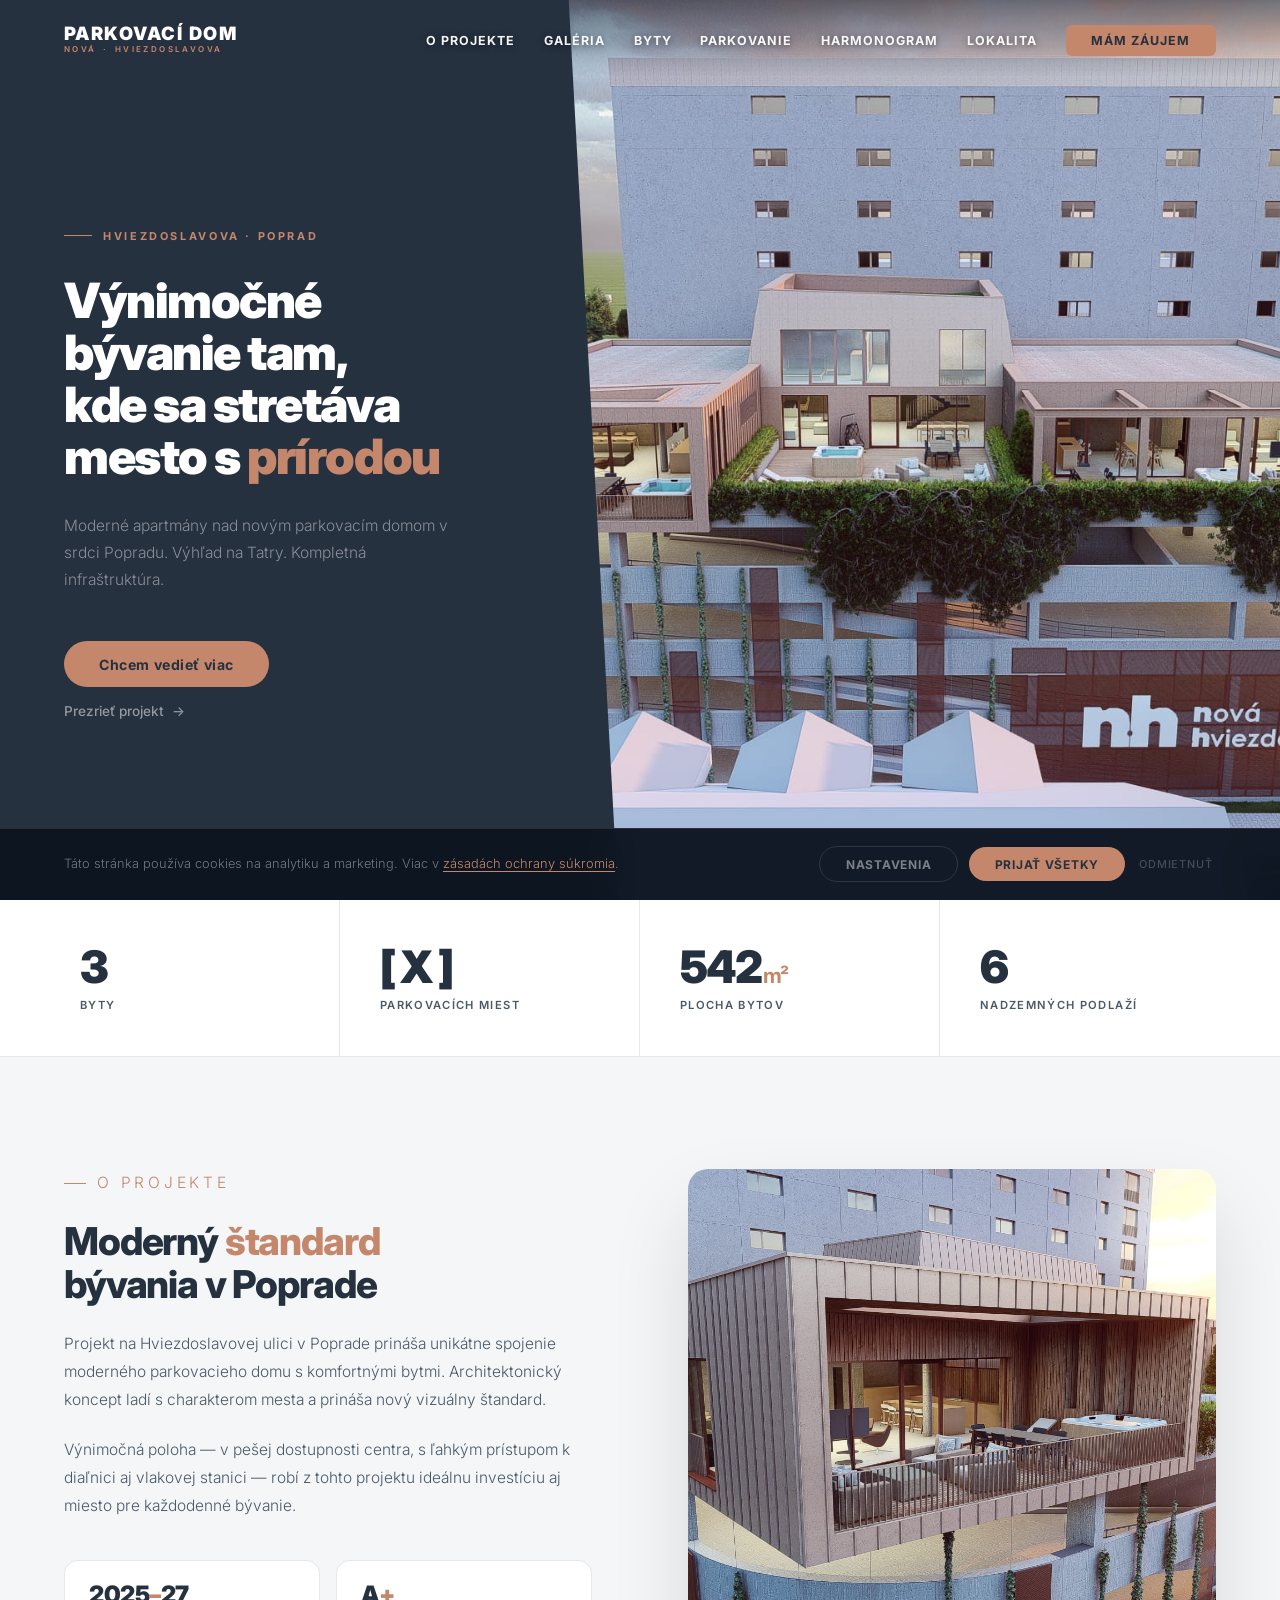
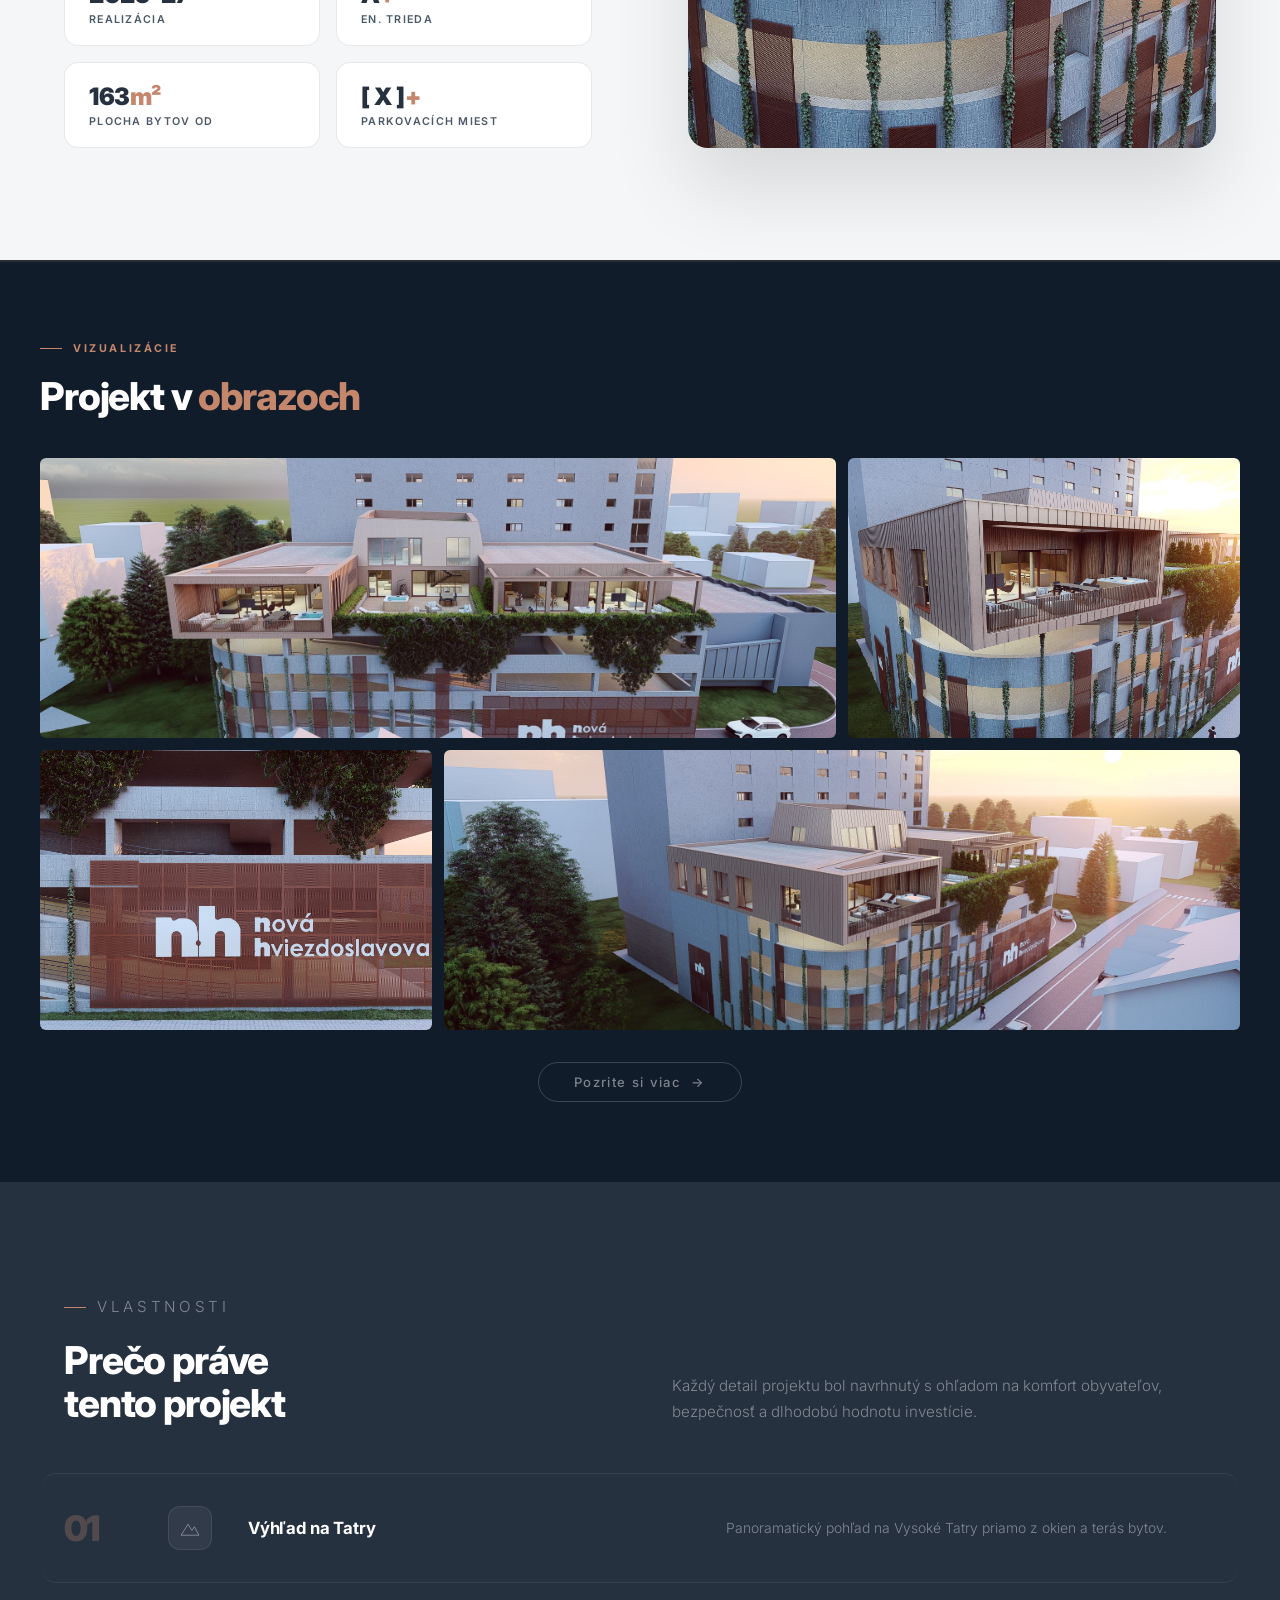
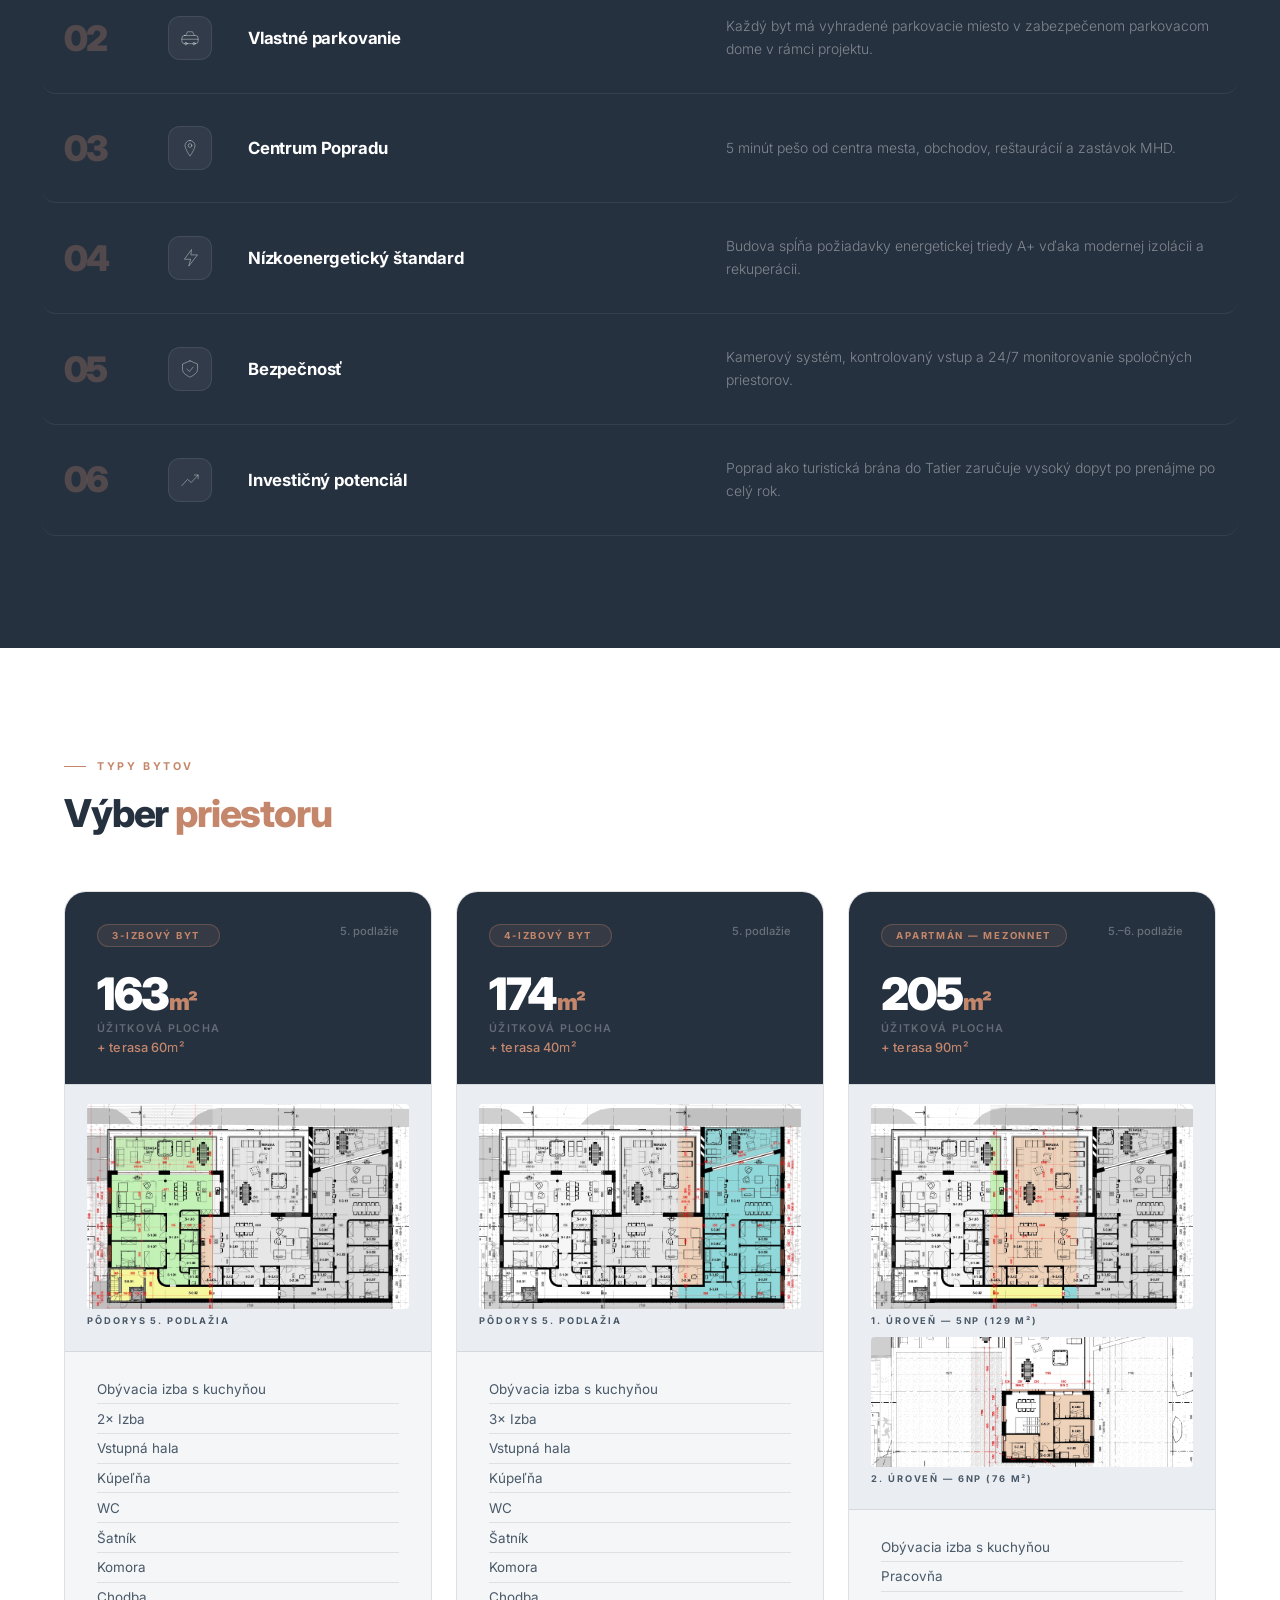
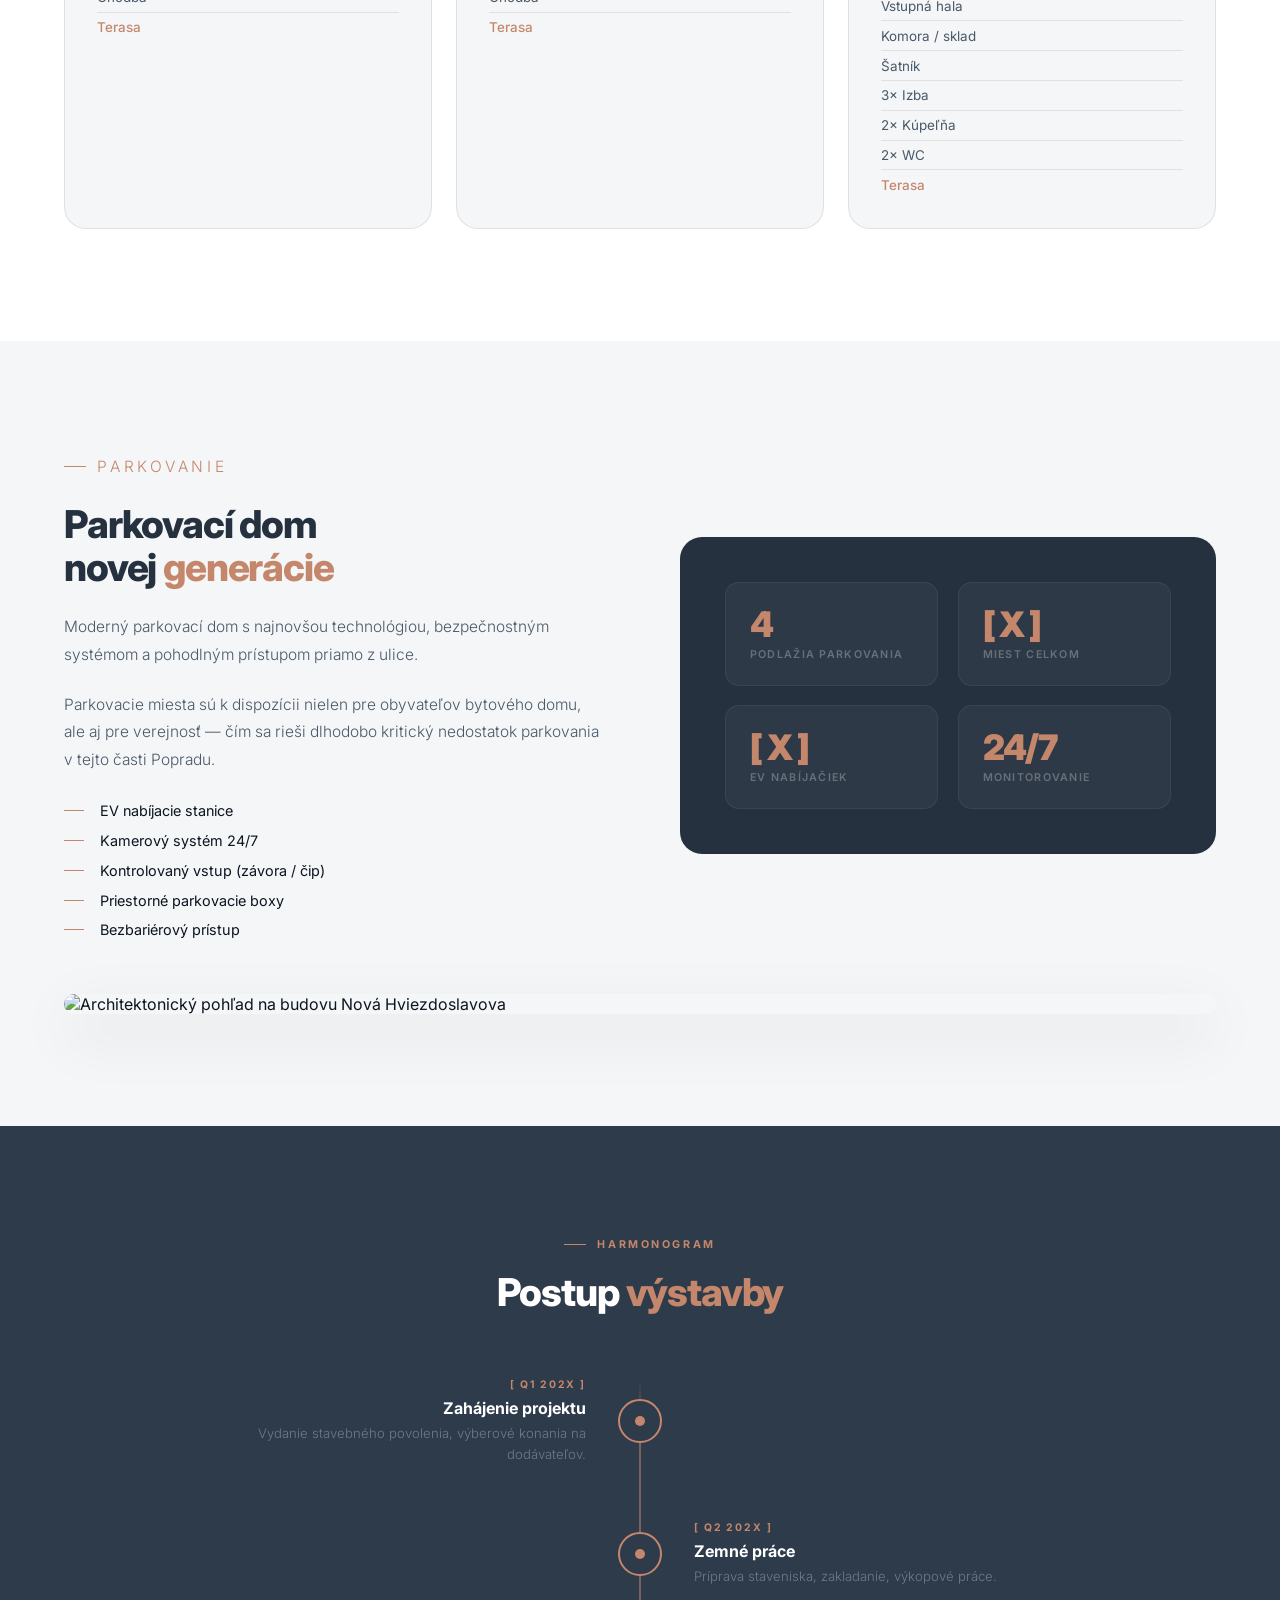
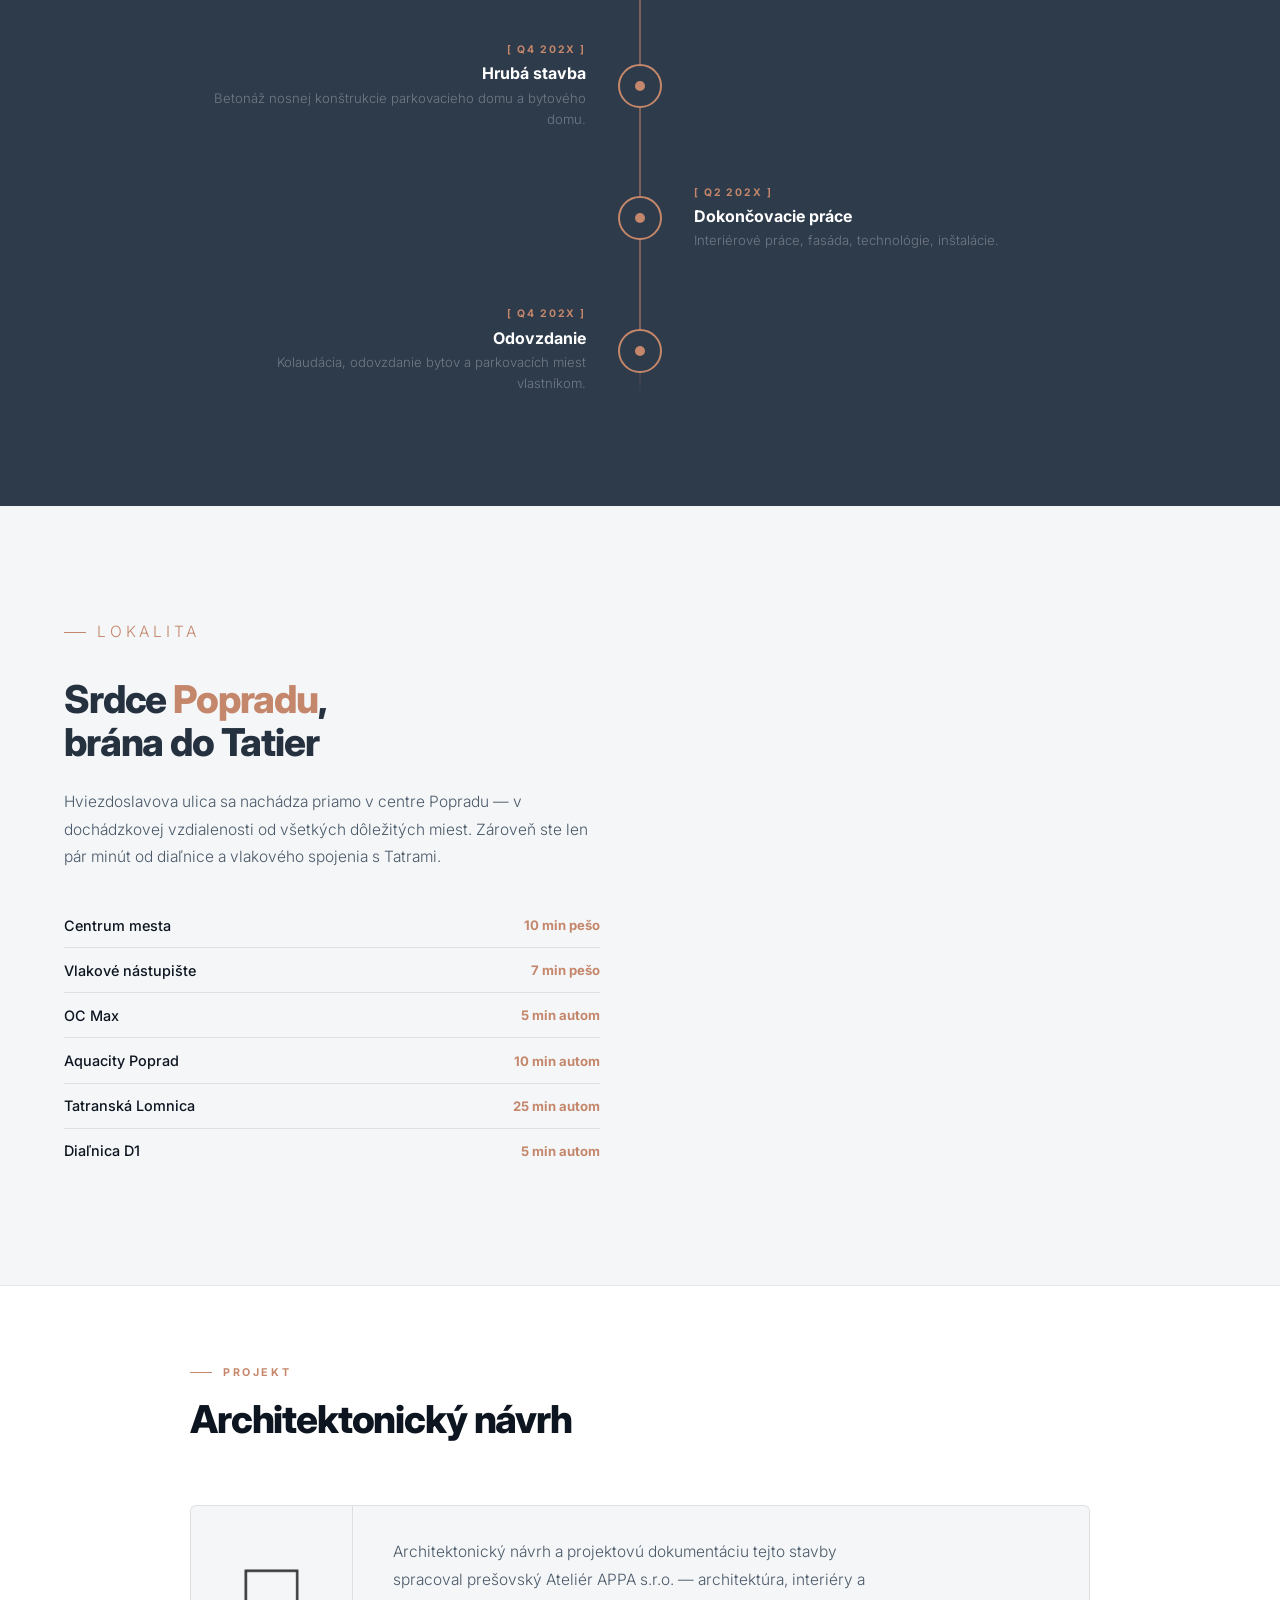
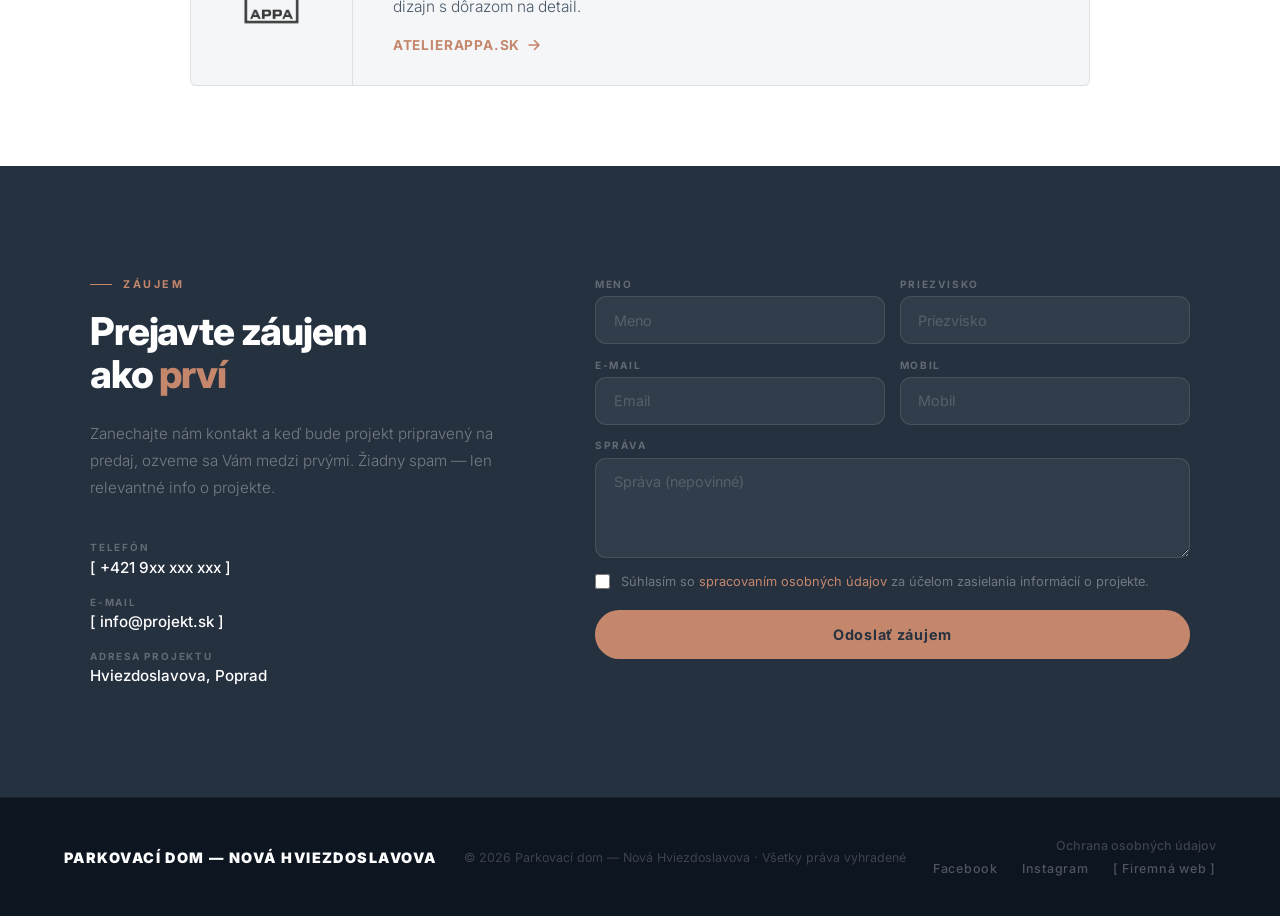
==== commit bfcd5909: "Parkovanie: architektonicky vykresy na plnu sirku" ====
--- a/index.html
+++ b/index.html
@@ -399,7 +399,7 @@
     <div class="parking-visual reveal reveal-d2">
       <div class="pk-stat">
         <div class="pk-stat-num">4</div>
-        <div class="pk-stat-lbl">Podlažia</div>
+        <div class="pk-stat-lbl">Podlažia parkovania</div>
       </div>
       <div class="pk-stat">
         <div class="pk-stat-num">[ X ]</div>
@@ -414,6 +414,9 @@
         <div class="pk-stat-lbl">Monitorovanie</div>
       </div>
     </div>
+  </div>
+  <div class="parking-render-wrap reveal">
+    <img src="img/parkovanie.png" alt="Architektonický pohľad na budovu Nová Hviezdoslavova" class="parking-render">
   </div>
 </section>
 
--- a/css/main.css
+++ b/css/main.css
@@ -454,6 +454,14 @@
   .pk-stat-lbl {
     font-size: 0.67rem; text-transform: uppercase; letter-spacing: 0.12em;
     color: rgba(255,255,255,0.28); margin-top: 0.35rem; font-weight: 600;
+  }
+  .parking-render-wrap {
+    max-width: 1200px; margin: 3.5rem auto 0;
+    border-radius: 22px; overflow: hidden;
+    box-shadow: 0 20px 60px rgba(0,0,0,0.10);
+  }
+  .parking-render {
+    width: 100%; height: auto; display: block;
   }
 
   /* ─── HARMONOGRAM ─── */
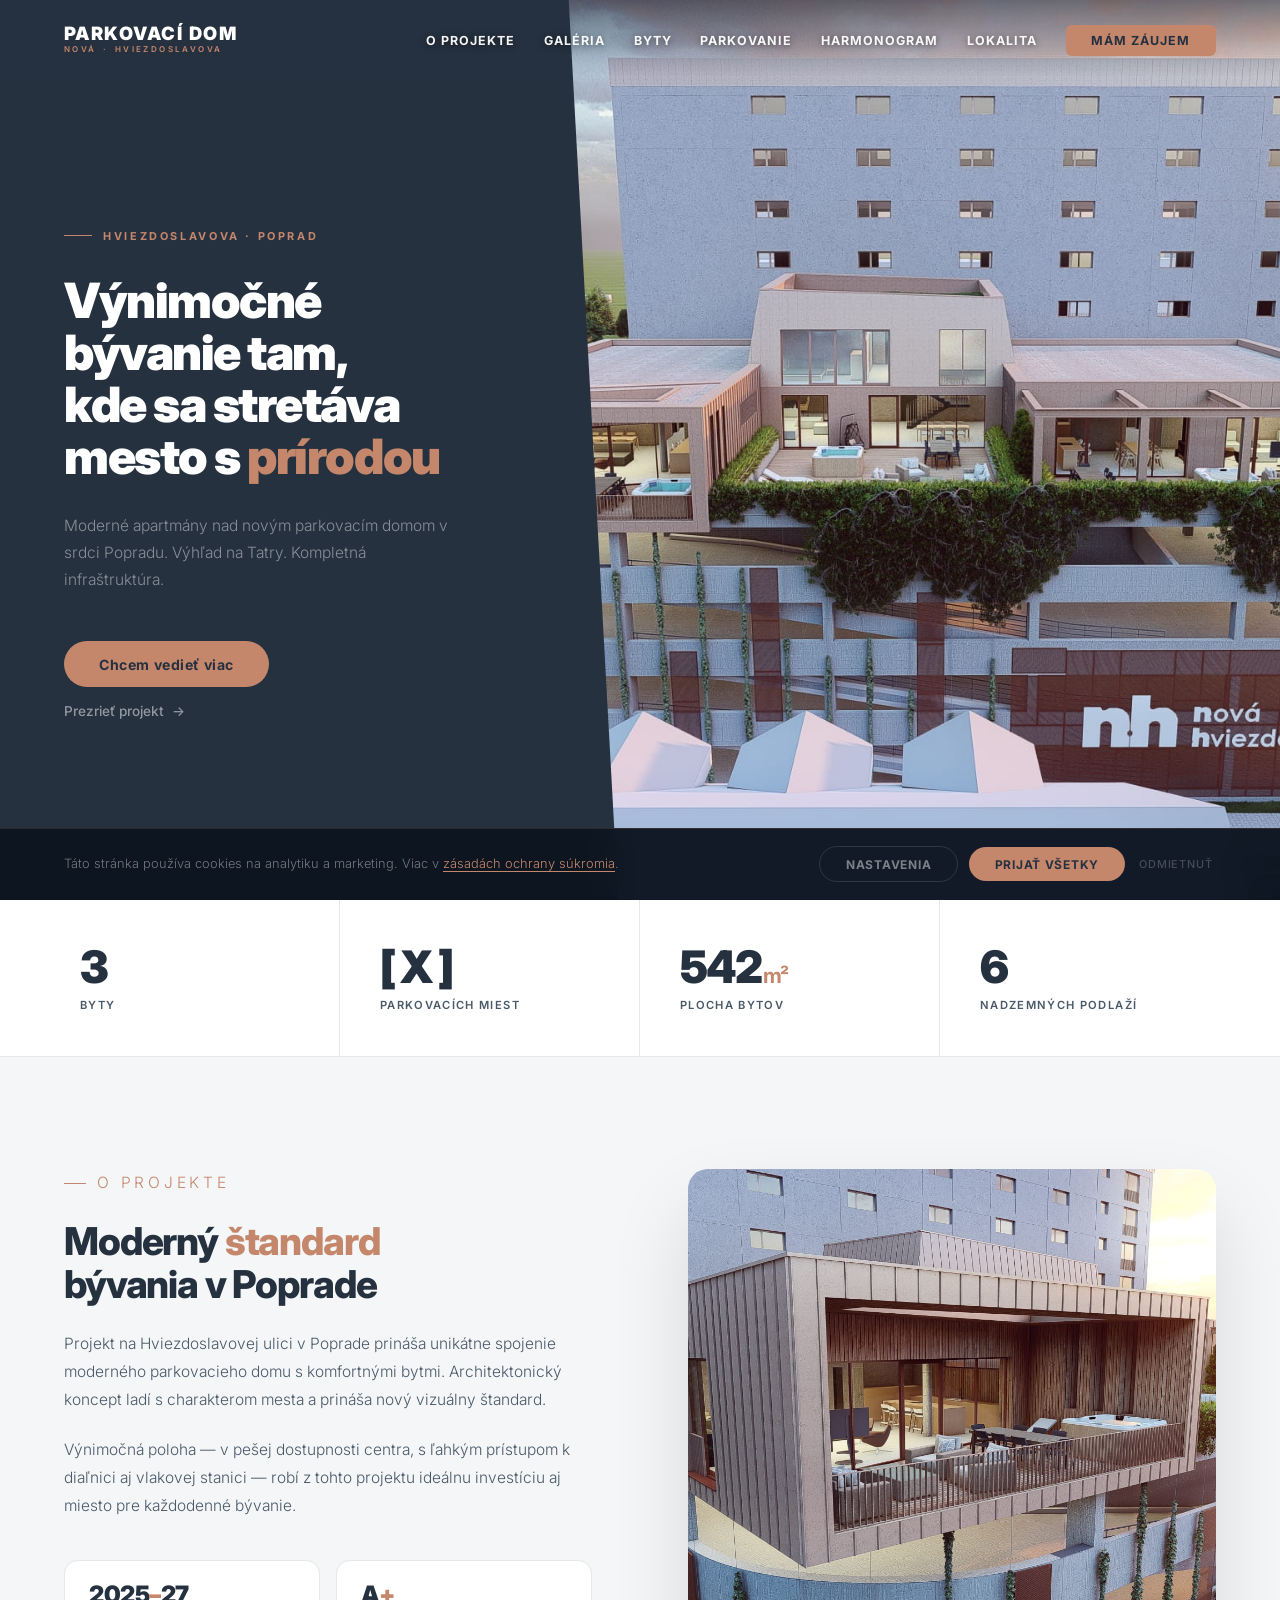
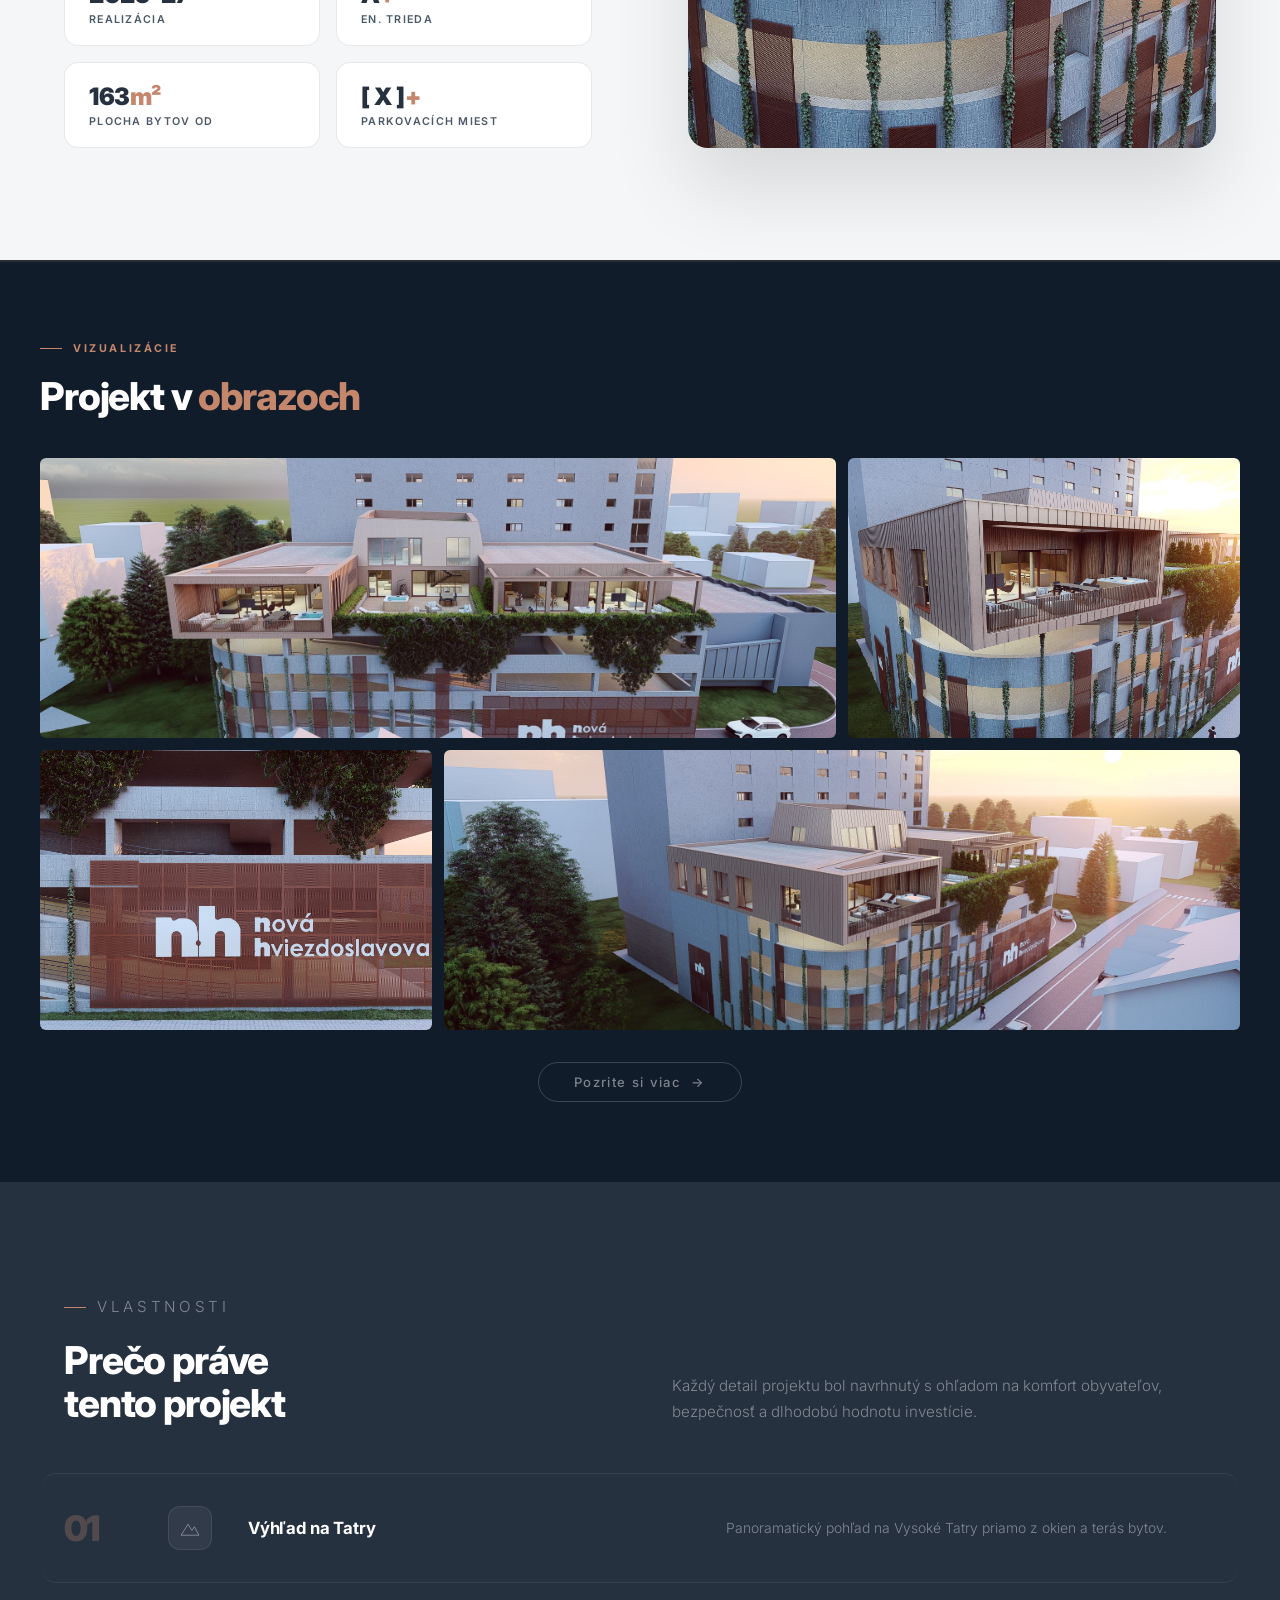
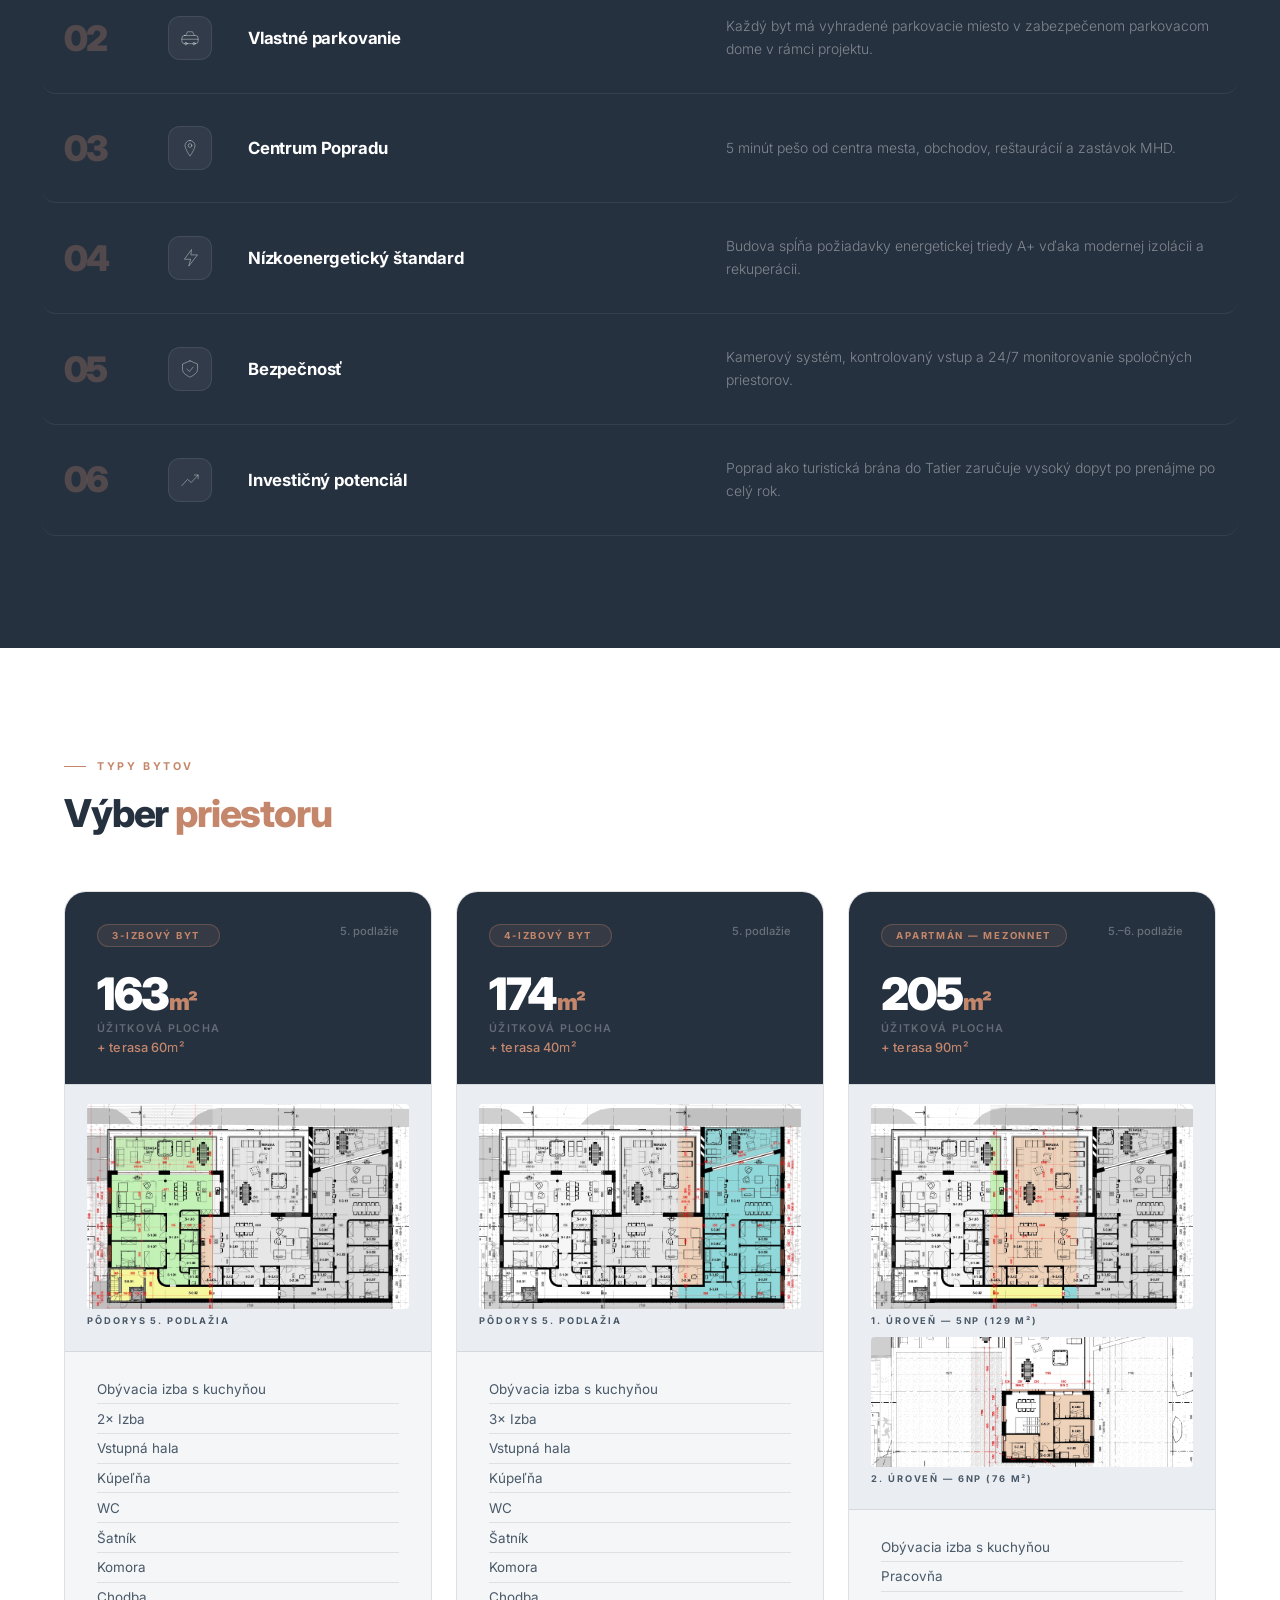
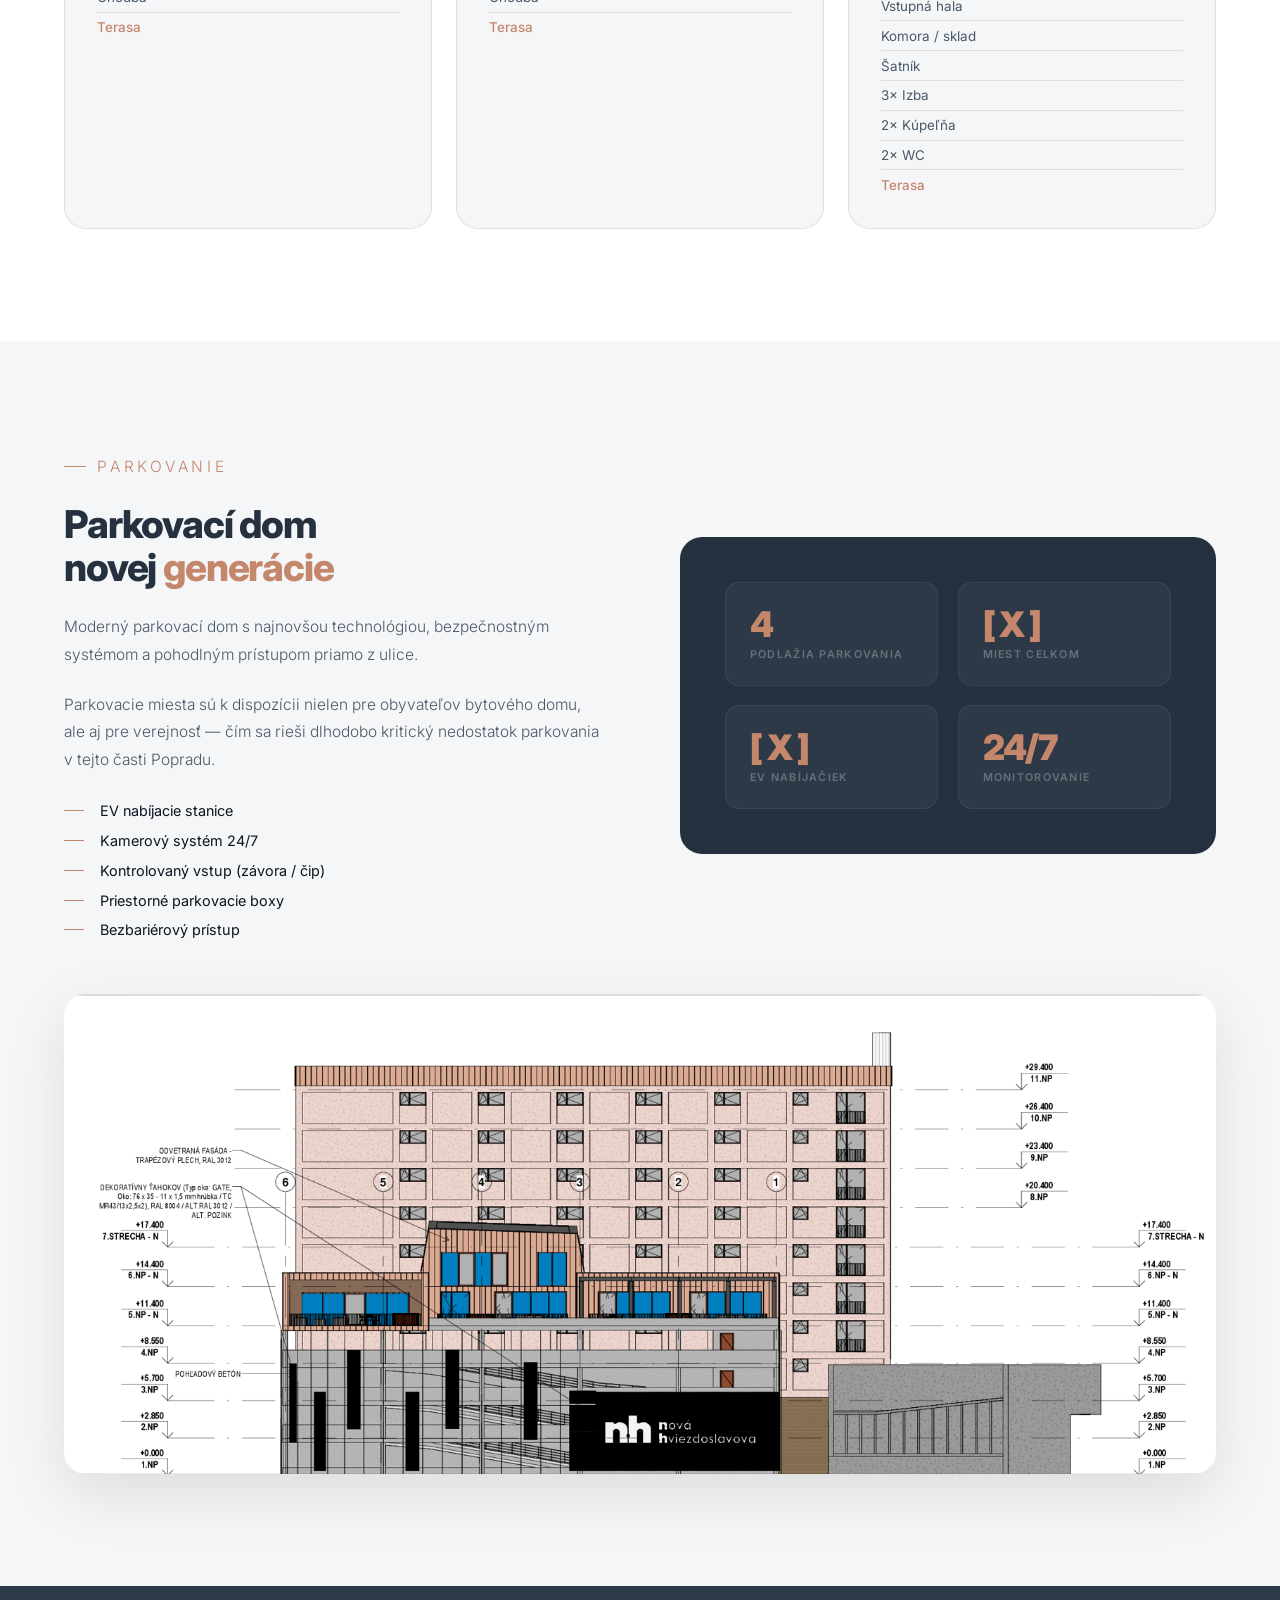
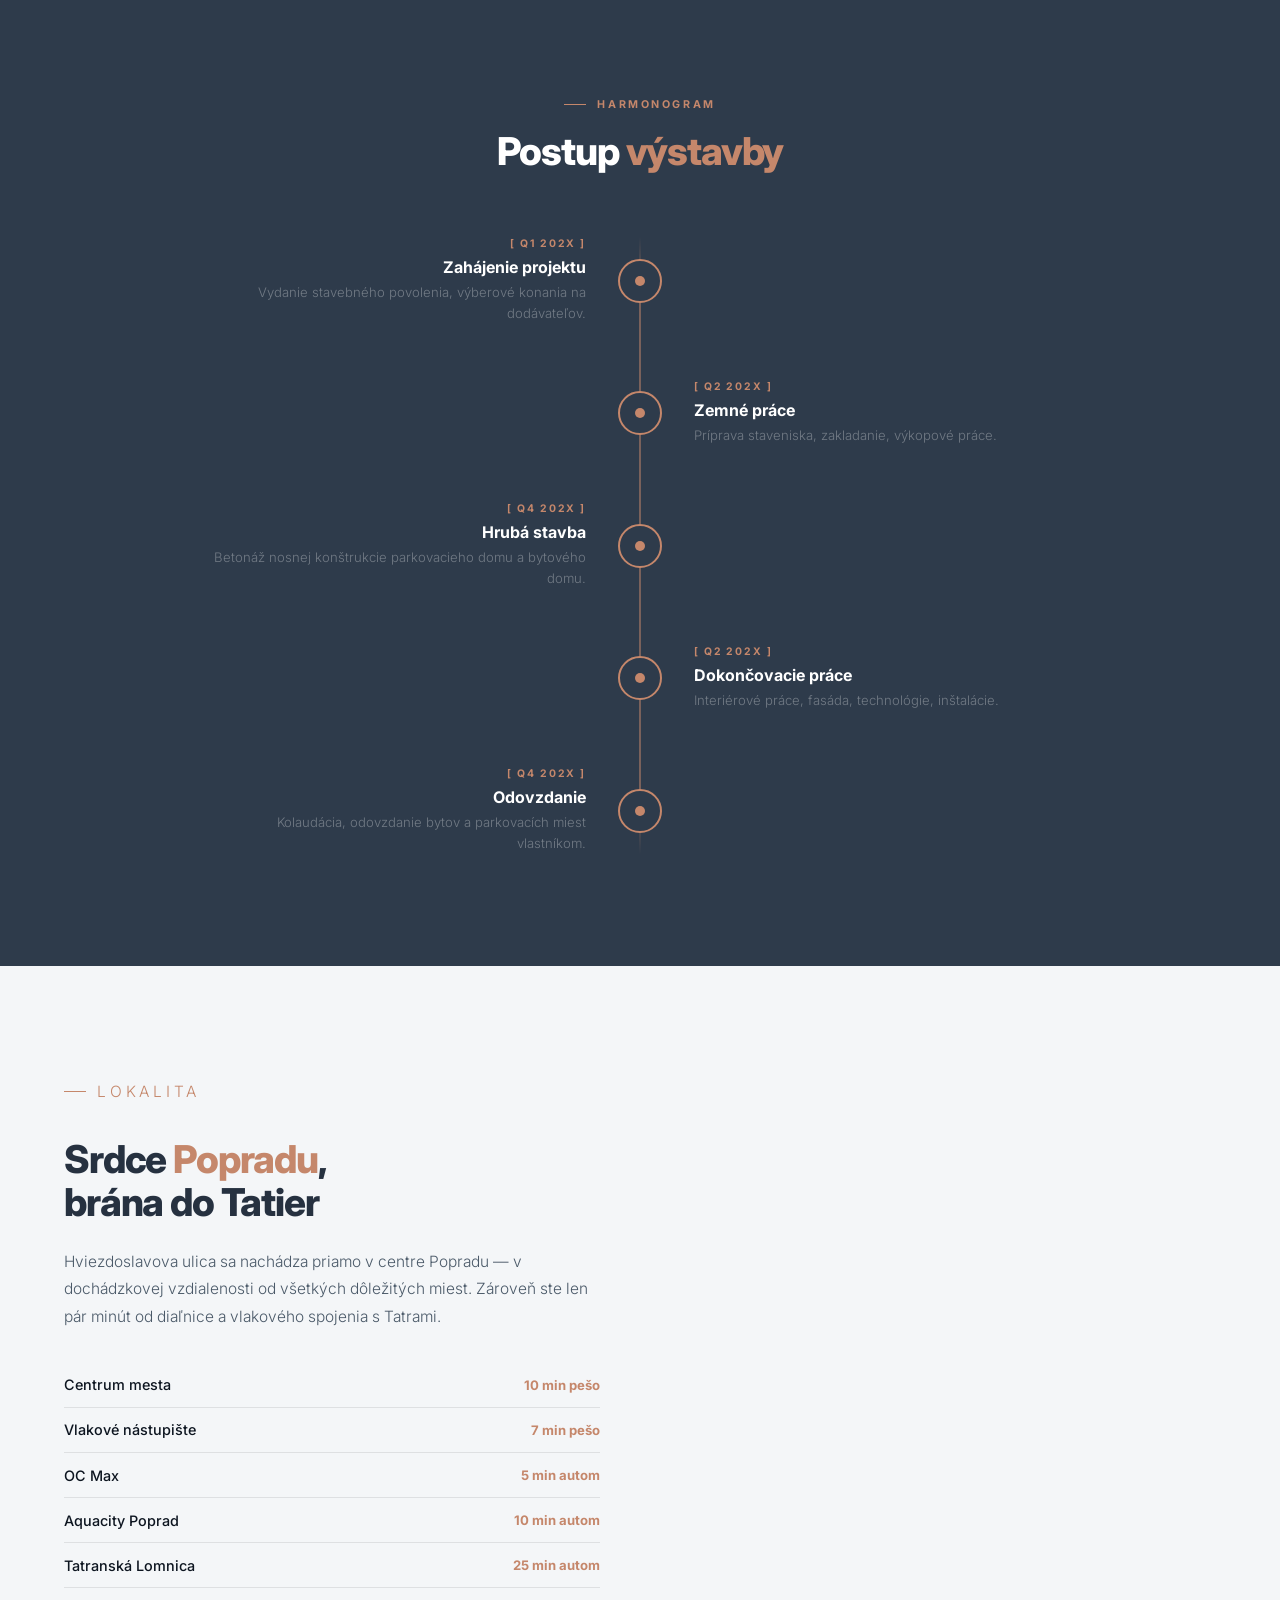
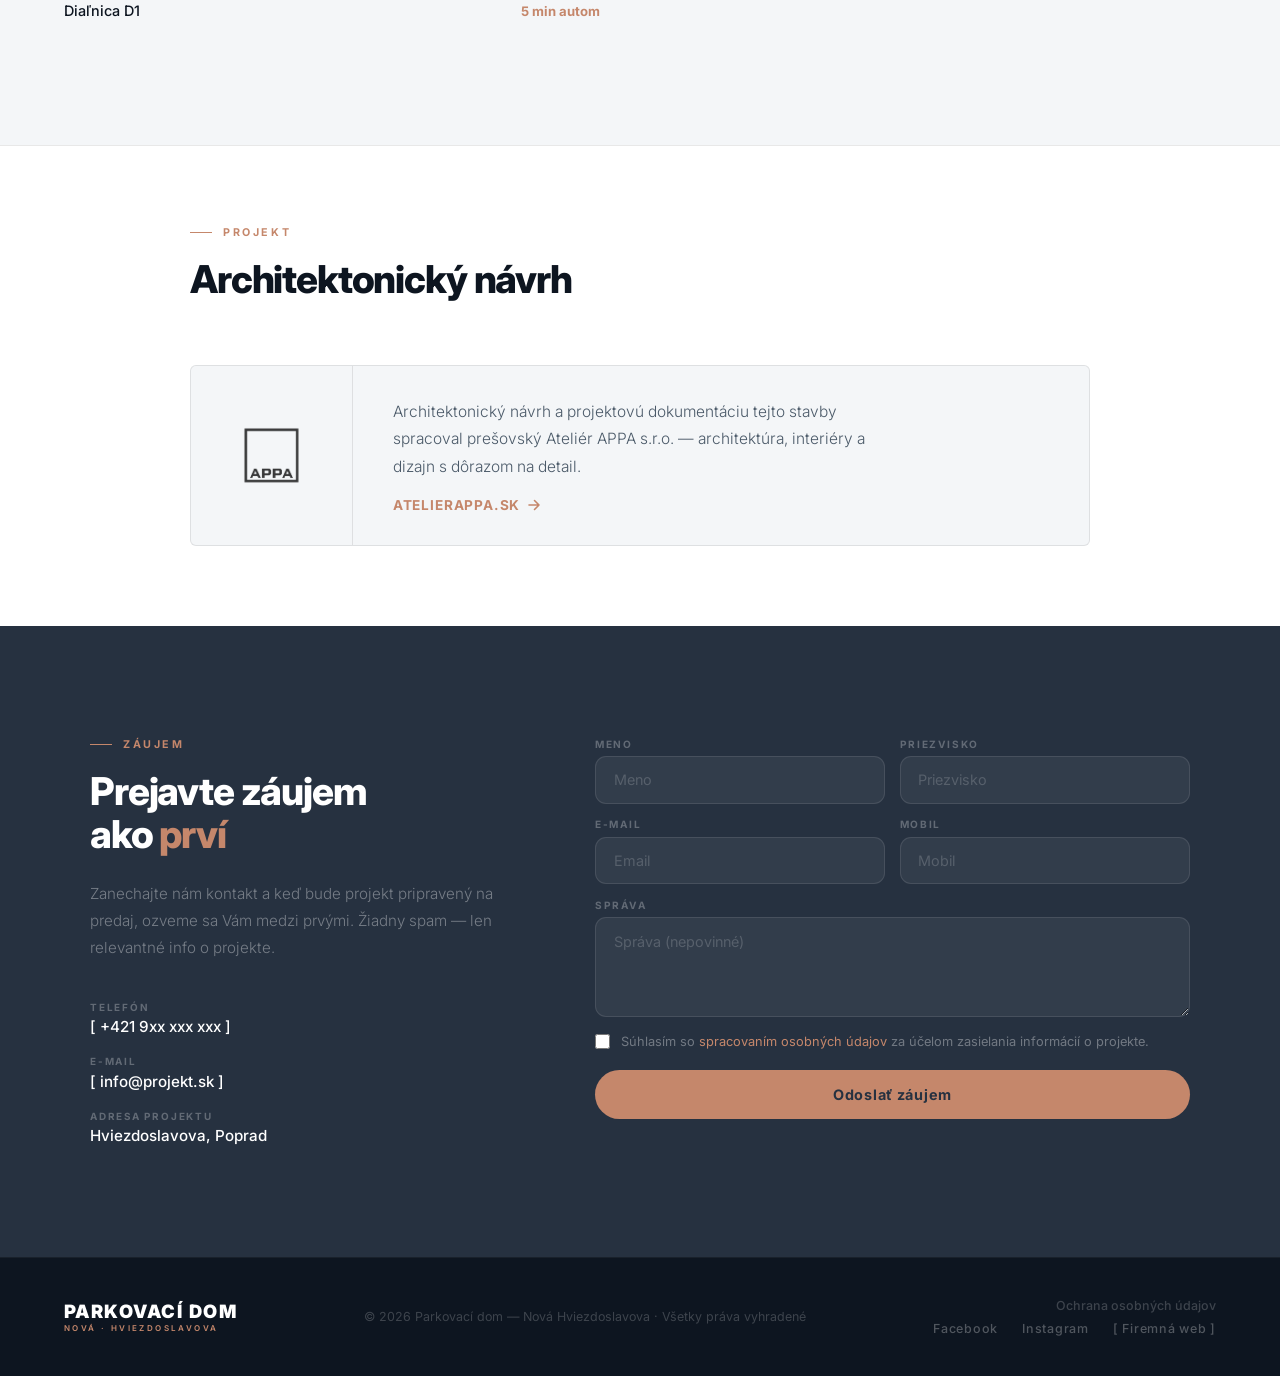
==== commit 24bd44a7: "Oprava: commit parkovanie.png, klikatelny obrazok, zosulad loga v footeri" ====
--- a/index.html
+++ b/index.html
@@ -416,7 +416,9 @@
     </div>
   </div>
   <div class="parking-render-wrap reveal">
-    <img src="img/parkovanie.png" alt="Architektonický pohľad na budovu Nová Hviezdoslavova" class="parking-render">
+    <a href="img/parkovanie.png" target="_blank" rel="noopener" aria-label="Zobraziť architektonický pohľad v plnej veľkosti">
+      <img src="img/parkovanie.png" alt="Architektonický pohľad na budovu Nová Hviezdoslavova" class="parking-render">
+    </a>
   </div>
 </section>
 
@@ -622,7 +624,10 @@
 
 <!-- FOOTER -->
 <footer>
-  <span class="footer-logo">Parkovací dom — Nová Hviezdoslavova</span>
+  <a href="index.html" class="footer-logo">
+    <span class="footer-logo-main">Parkovací dom</span>
+    <span class="footer-logo-sub">nová · hviezdoslavova</span>
+  </a>
   <p>© 2026 Parkovací dom — Nová Hviezdoslavova · Všetky práva vyhradené</p>
   <div class="footer-right">
     <a href="gdpr.html" class="footer-gdpr-link">Ochrana osobných údajov</a>
--- a/css/main.css
+++ b/css/main.css
@@ -621,8 +621,16 @@
     border-top: 1px solid rgba(255,255,255,0.05);
   }
   .footer-logo {
-    font-size: 0.9rem; font-weight: 900; letter-spacing: 0.1em;
-    text-transform: uppercase; color: var(--white);
+    display: flex; flex-direction: column; gap: 0.18rem;
+    text-decoration: none; line-height: 1;
+  }
+  .footer-logo-main {
+    font-size: 1.15rem; font-weight: 900; letter-spacing: 0.08em;
+    text-transform: uppercase; color: var(--white); white-space: nowrap;
+  }
+  .footer-logo-sub {
+    font-size: 0.5rem; font-weight: 600; letter-spacing: 0.3em;
+    text-transform: uppercase; color: var(--gold);
   }
   footer p { font-size: 0.78rem; color: rgba(255,255,255,0.2); }
   .footer-social { display: flex; gap: 1.5rem; }
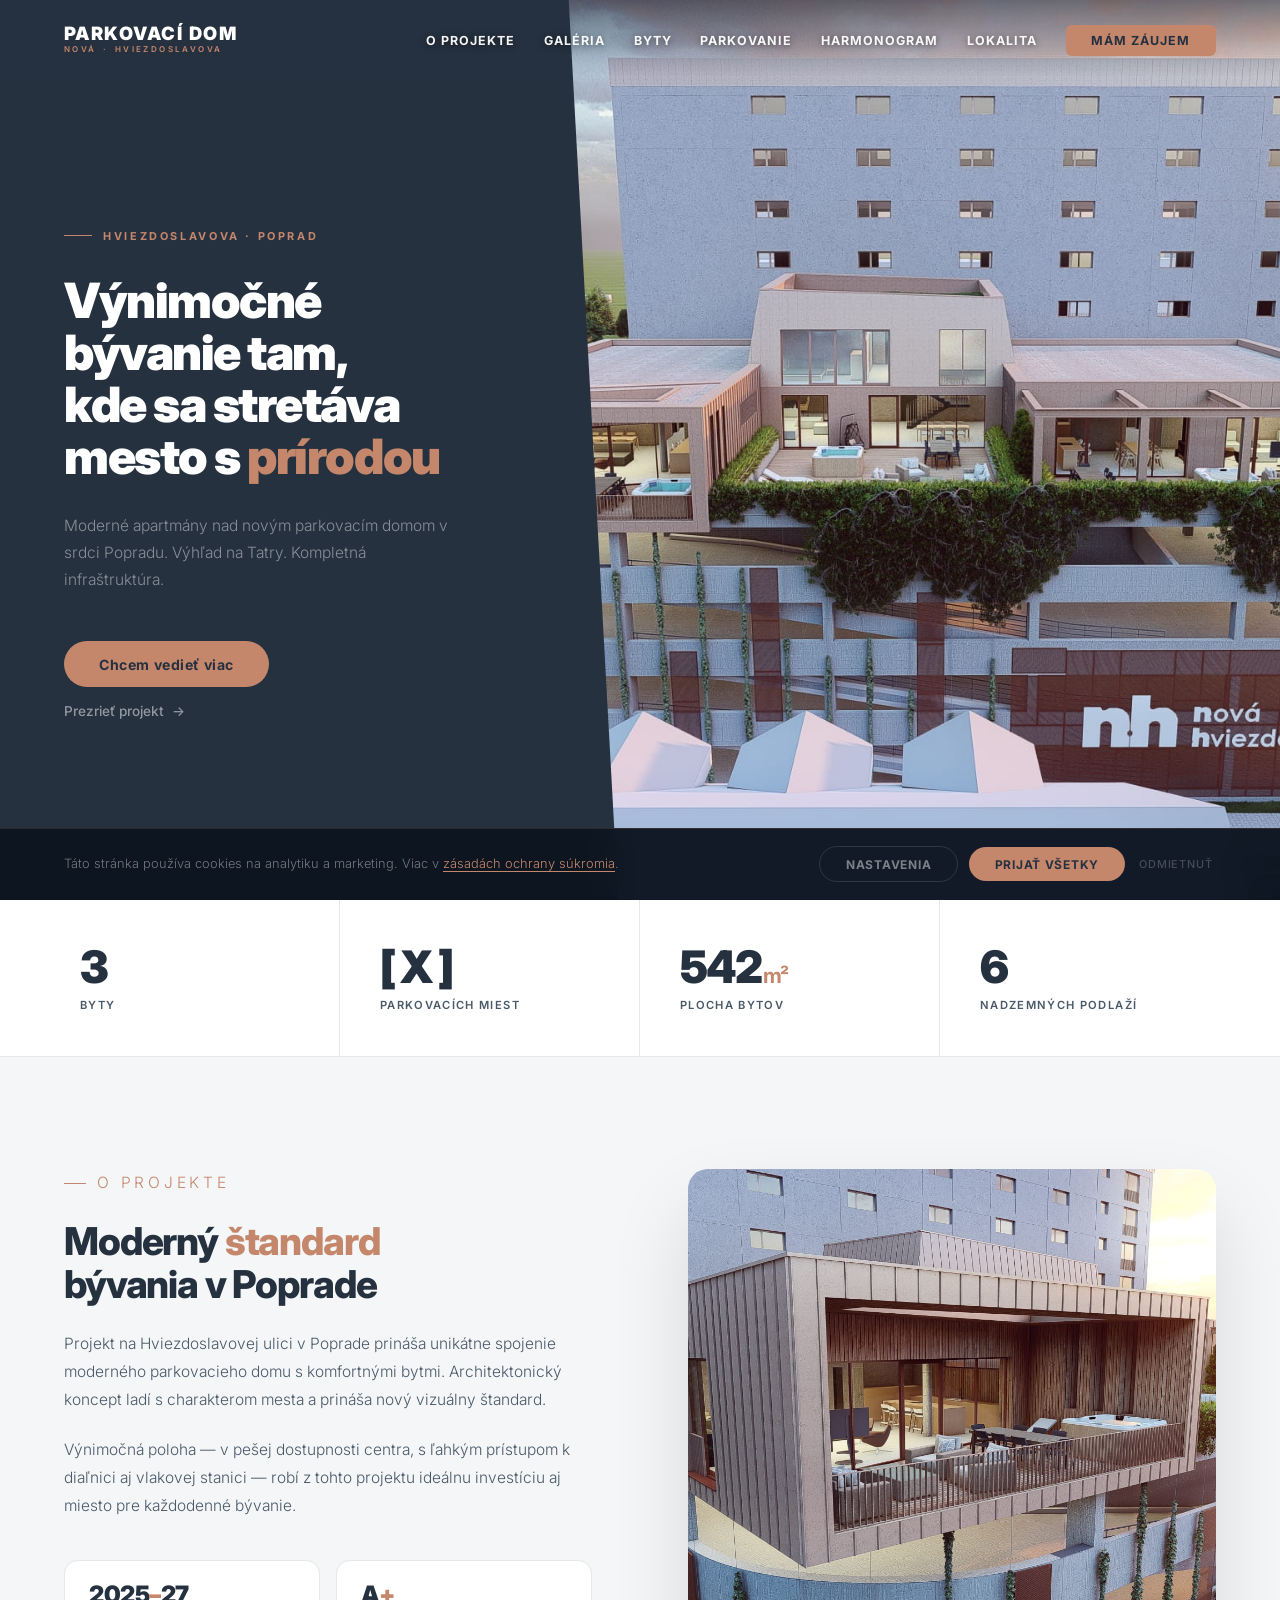
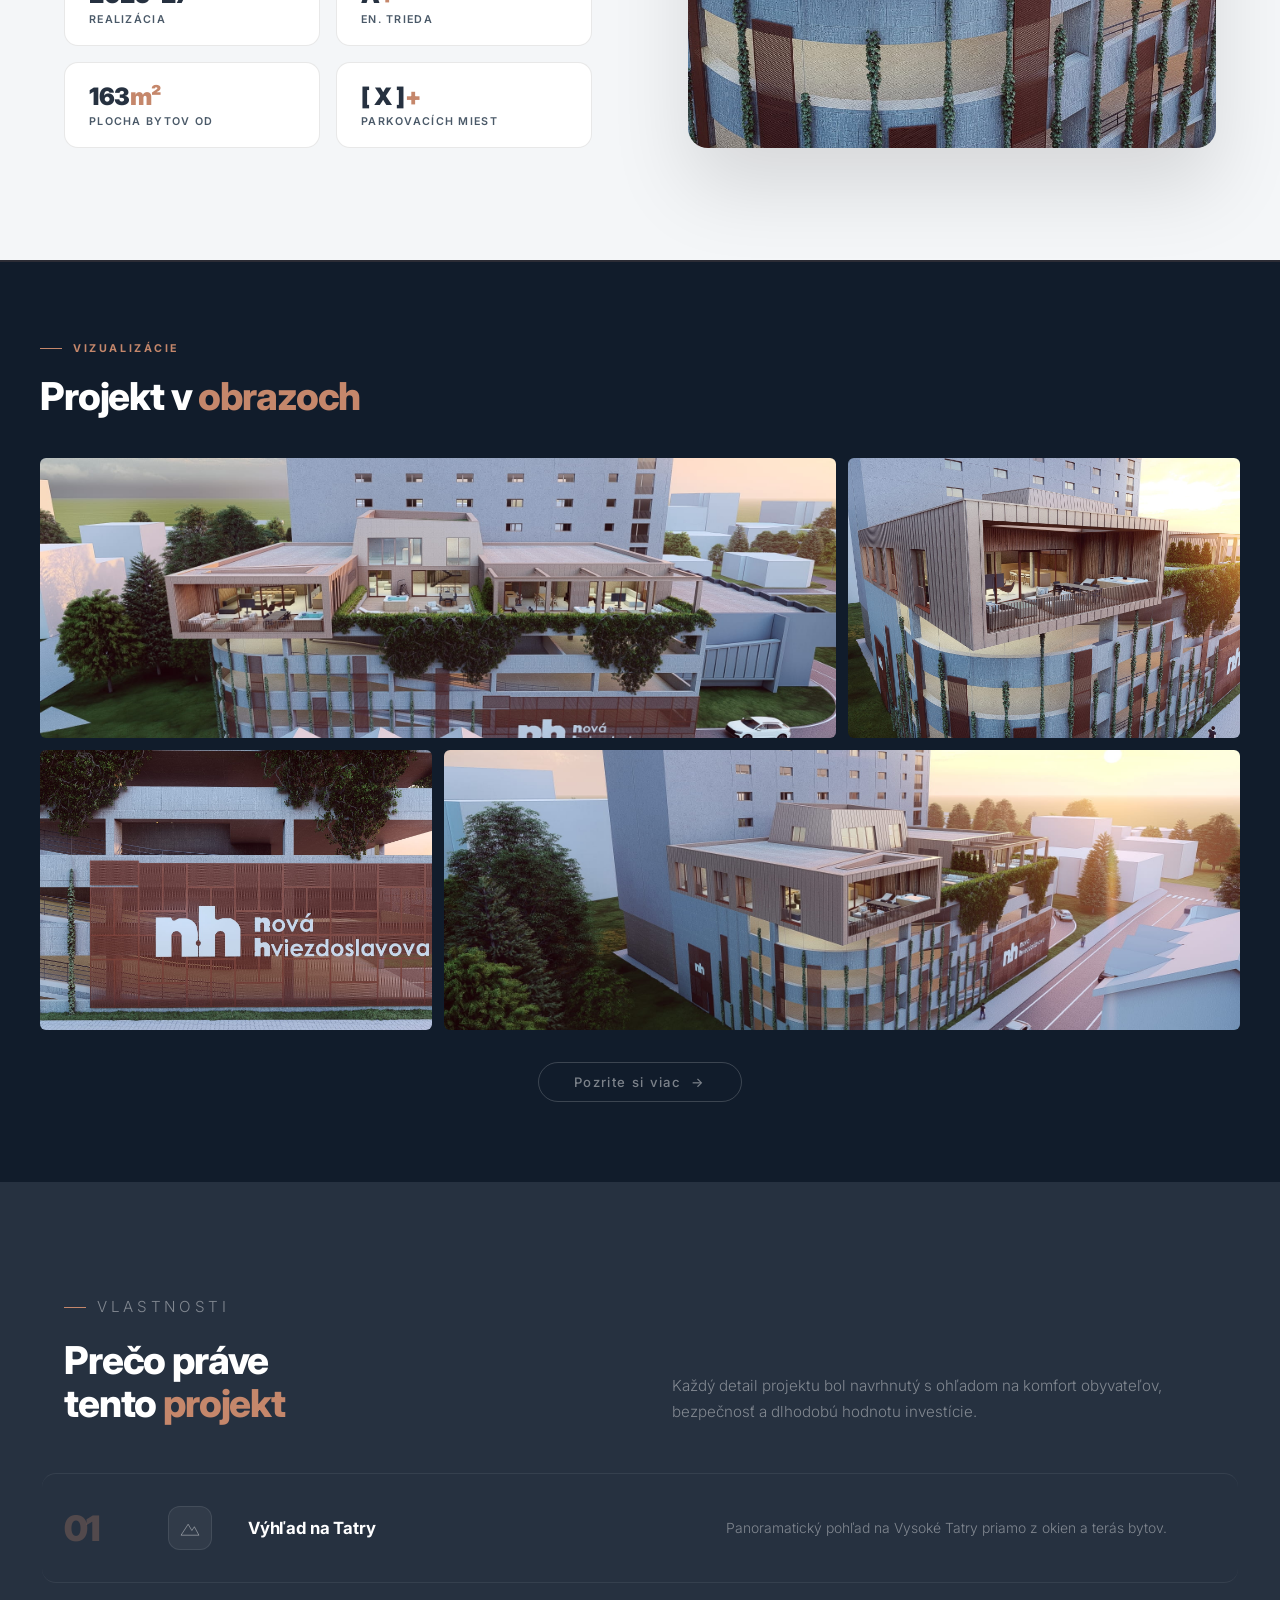
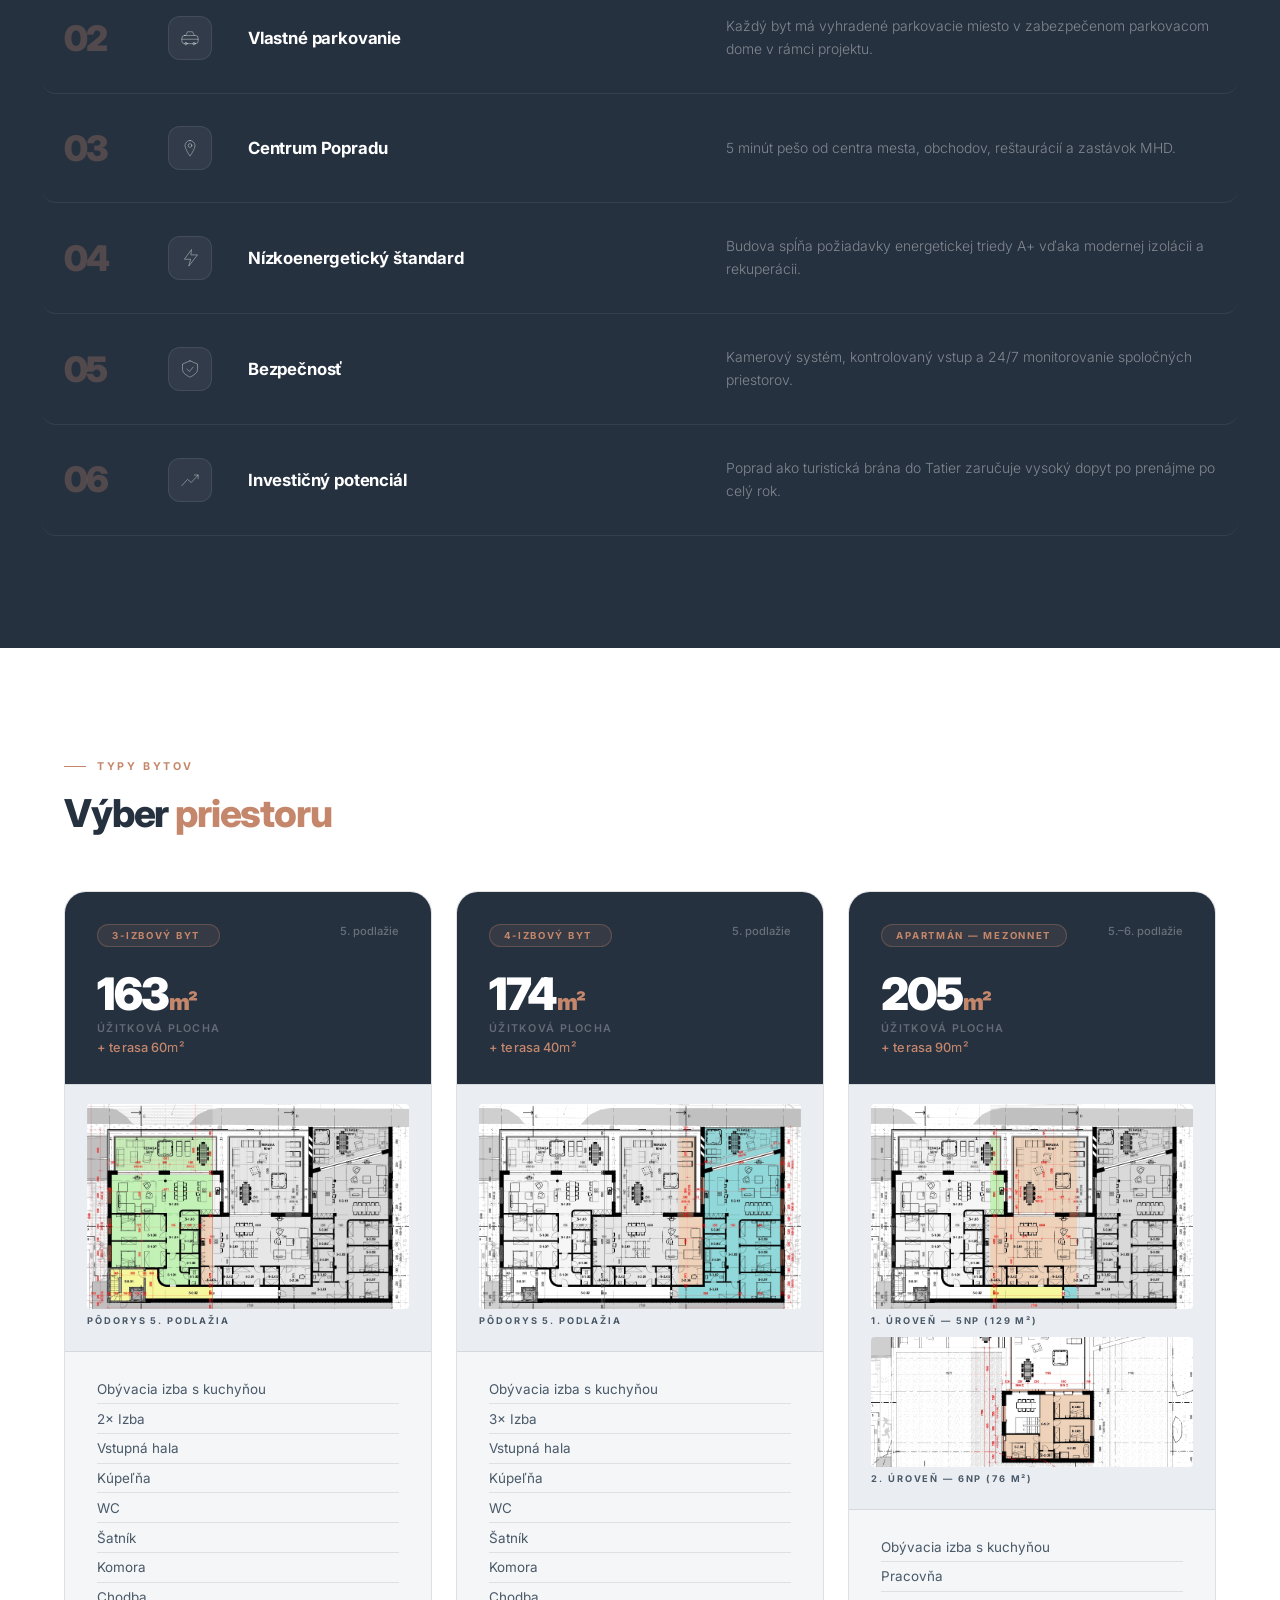
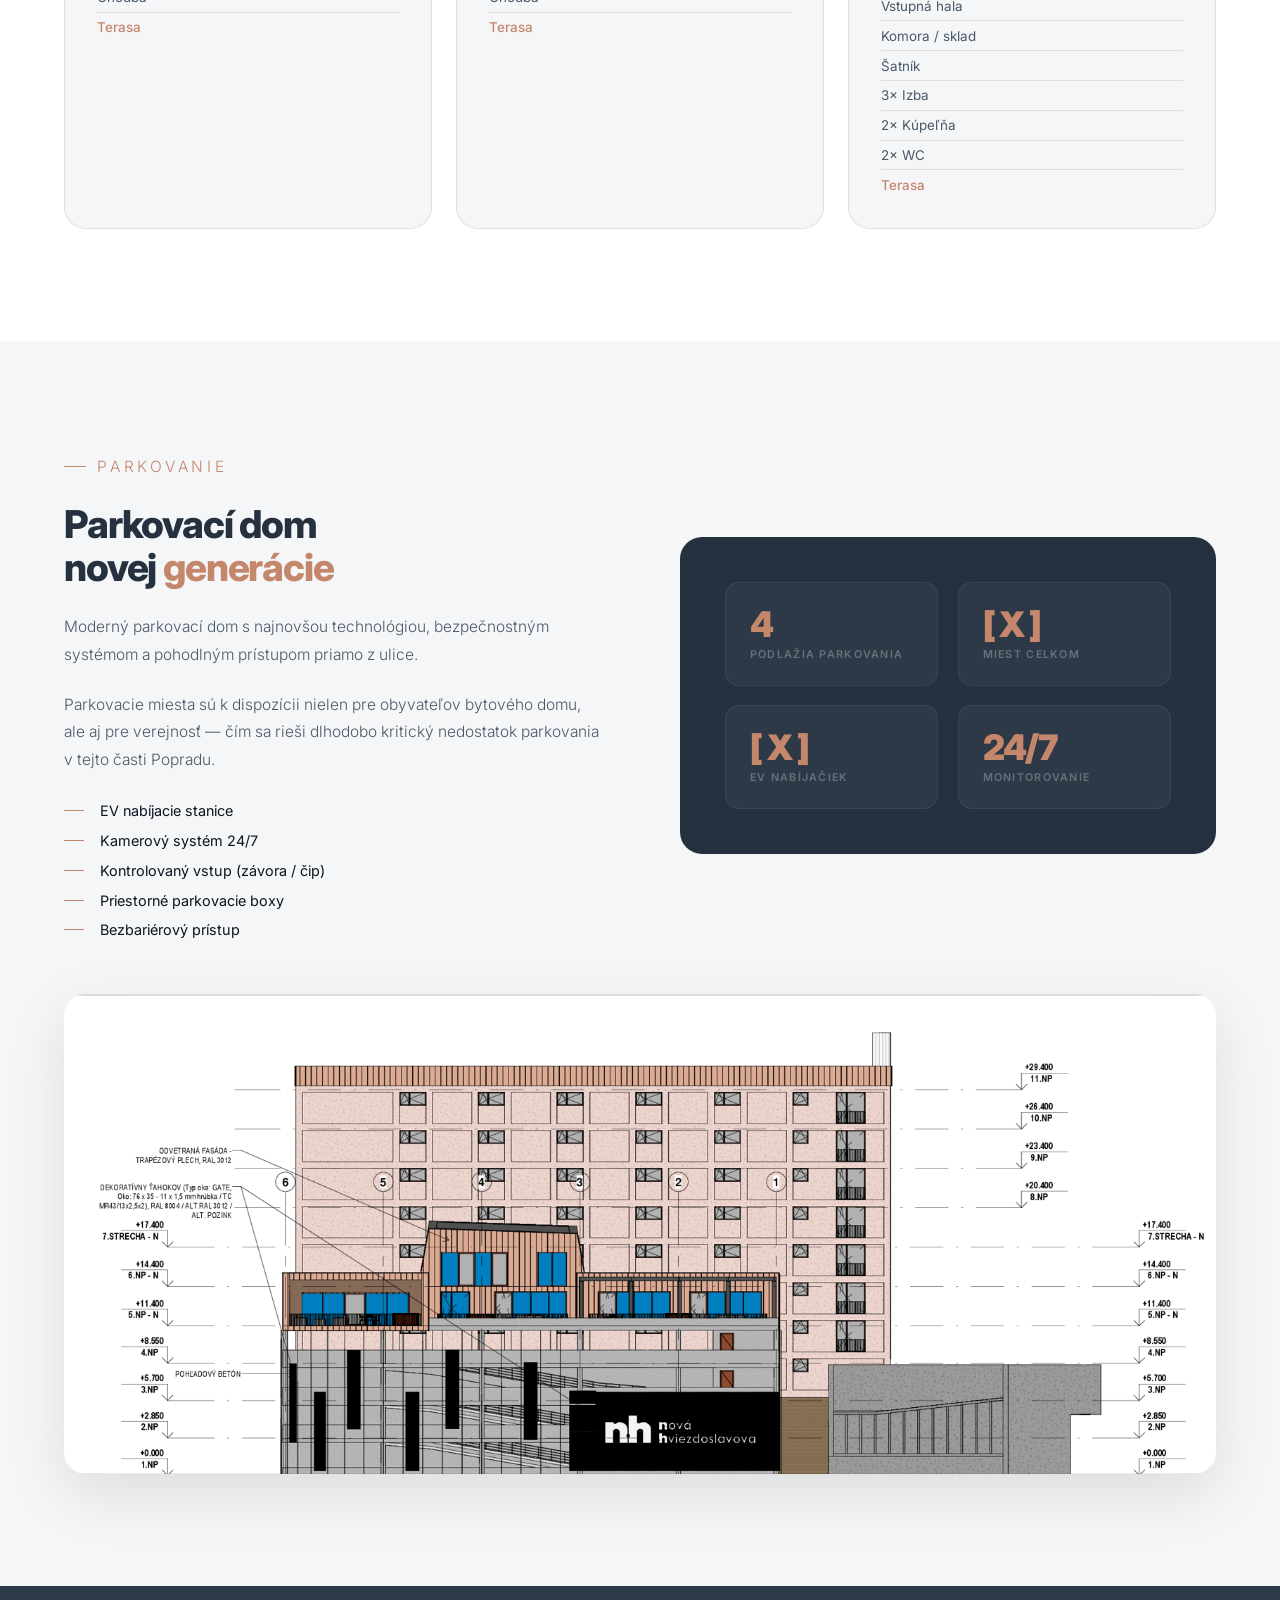
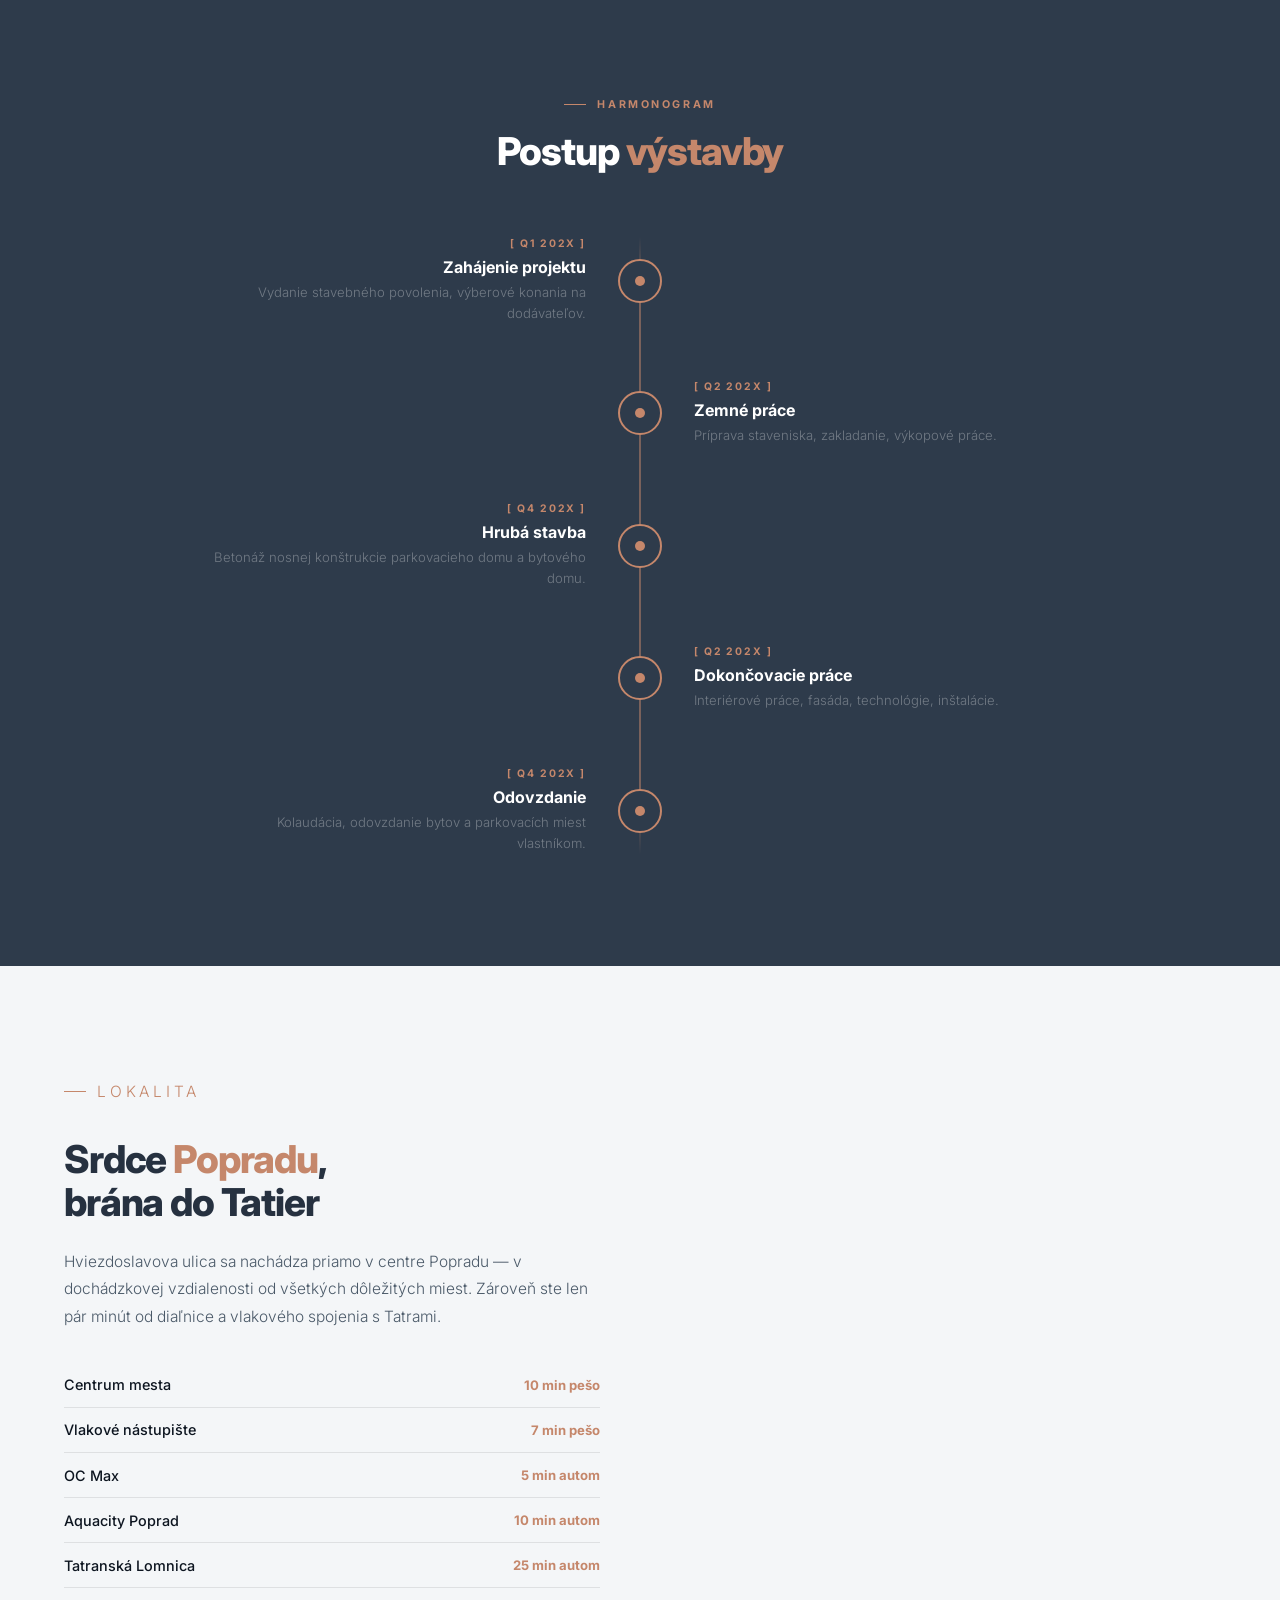
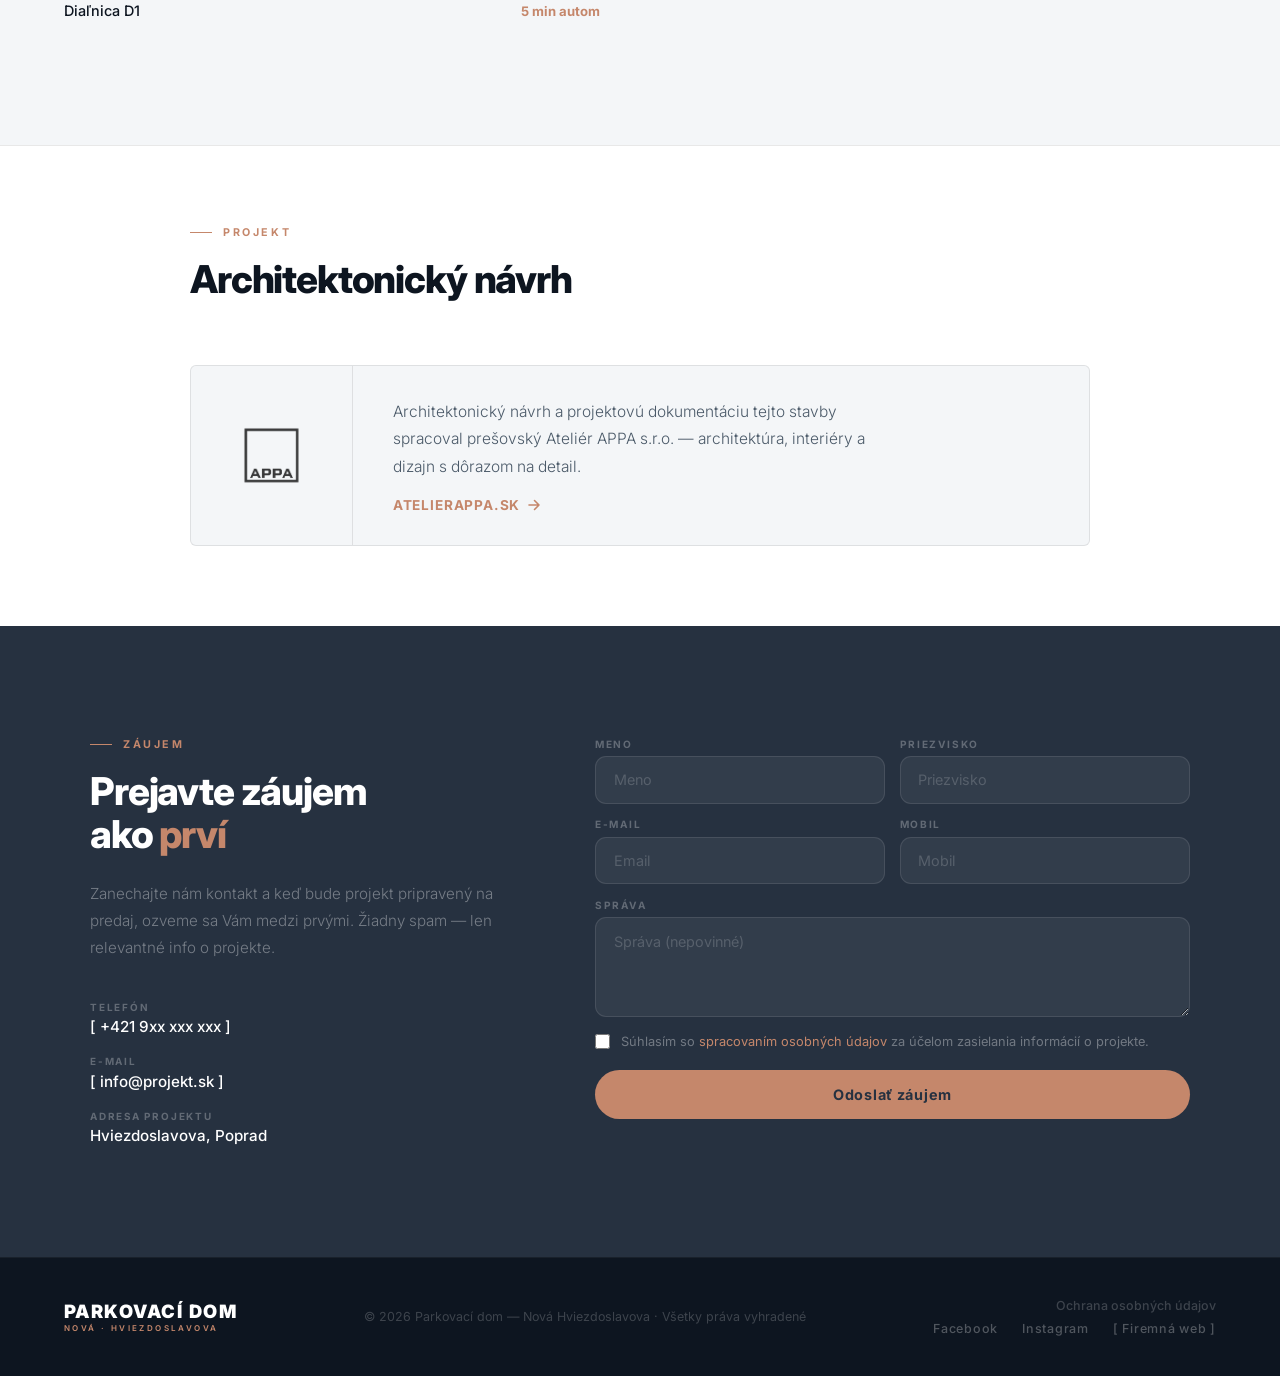
==== commit f41ed253: "Mobile audit: footer zarovnanie, stats padding, 480px breakpoint, og meta URL" ====
--- a/index.html
+++ b/index.html
@@ -7,12 +7,12 @@
 <meta property="og:type" content="website">
 <meta property="og:title" content="Parkovací dom — Nová Hviezdoslavova | Apartmány Poprad">
 <meta property="og:description" content="Moderné apartmány nad novým parkovacím domom v srdci Popradu. Výhľad na Tatry. Vlastné parkovanie. Nízkoenergetický štandard.">
-<meta property="og:image" content="img/tt3.jpg">
+<meta property="og:image" content="https://ivanahalahijova.github.io/parkovaci-dom-poprad/img/tt3.jpg">
 <meta name="theme-color" content="#263140">
 <title>Parkovací dom — Nová Hviezdoslavova | Apartmány Poprad</title>
 <link rel="icon" href="img/apple-touch-icon.png">
 <link rel="apple-touch-icon" href="img/apple-touch-icon.png">
-<meta property="og:url" content="">
+<meta property="og:url" content="https://ivanahalahijova.github.io/parkovaci-dom-poprad/">
 <meta property="og:locale" content="sk_SK">
 <meta name="referrer" content="strict-origin-when-cross-origin">
 <link rel="preconnect" href="https://fonts.googleapis.com">
@@ -181,7 +181,7 @@
     <div class="features-header">
       <div class="reveal">
         <p class="section-eyebrow">Vlastnosti</p>
-        <h2 class="section-title">Prečo práve<br>tento projekt</h2>
+        <h2 class="section-title">Prečo práve<br>tento <em>projekt</em></h2>
       </div>
       <p class="reveal reveal-d2">
         Každý detail projektu bol navrhnutý s ohľadom na komfort obyvateľov,
--- a/css/main.css
+++ b/css/main.css
@@ -787,11 +787,25 @@
     .tl-empty { display: none; }
 
     footer { flex-direction: column; gap: 1rem; text-align: center; }
+    .footer-right { align-items: center; }
     .form-grid { grid-template-columns: 1fr; }
 
     /* Gallery responsive */
+    .stat-item { padding: 1.5rem 1.2rem; }
+    .stat-num { font-size: 2rem; }
+
     .gallery-grid { grid-template-columns: 1fr 1fr; grid-auto-rows: 200px; }
 
+  }
+
+  @media (max-width: 480px) {
+    .stat-item { padding: 1.2rem 1rem; }
+    .stat-num { font-size: 1.7rem; }
+    .hero-title { font-size: 2.1rem; }
+    .section-title { font-size: 1.7rem; }
+    .apt-size-num { font-size: 2.2rem; }
+    .parking-visual { grid-template-columns: 1fr 1fr; gap: 0.8rem; padding: 1.2rem; }
+    .pk-stat-num { font-size: 1.7rem; }
   }
 
   /* ─── PROJEKTANT ─── */
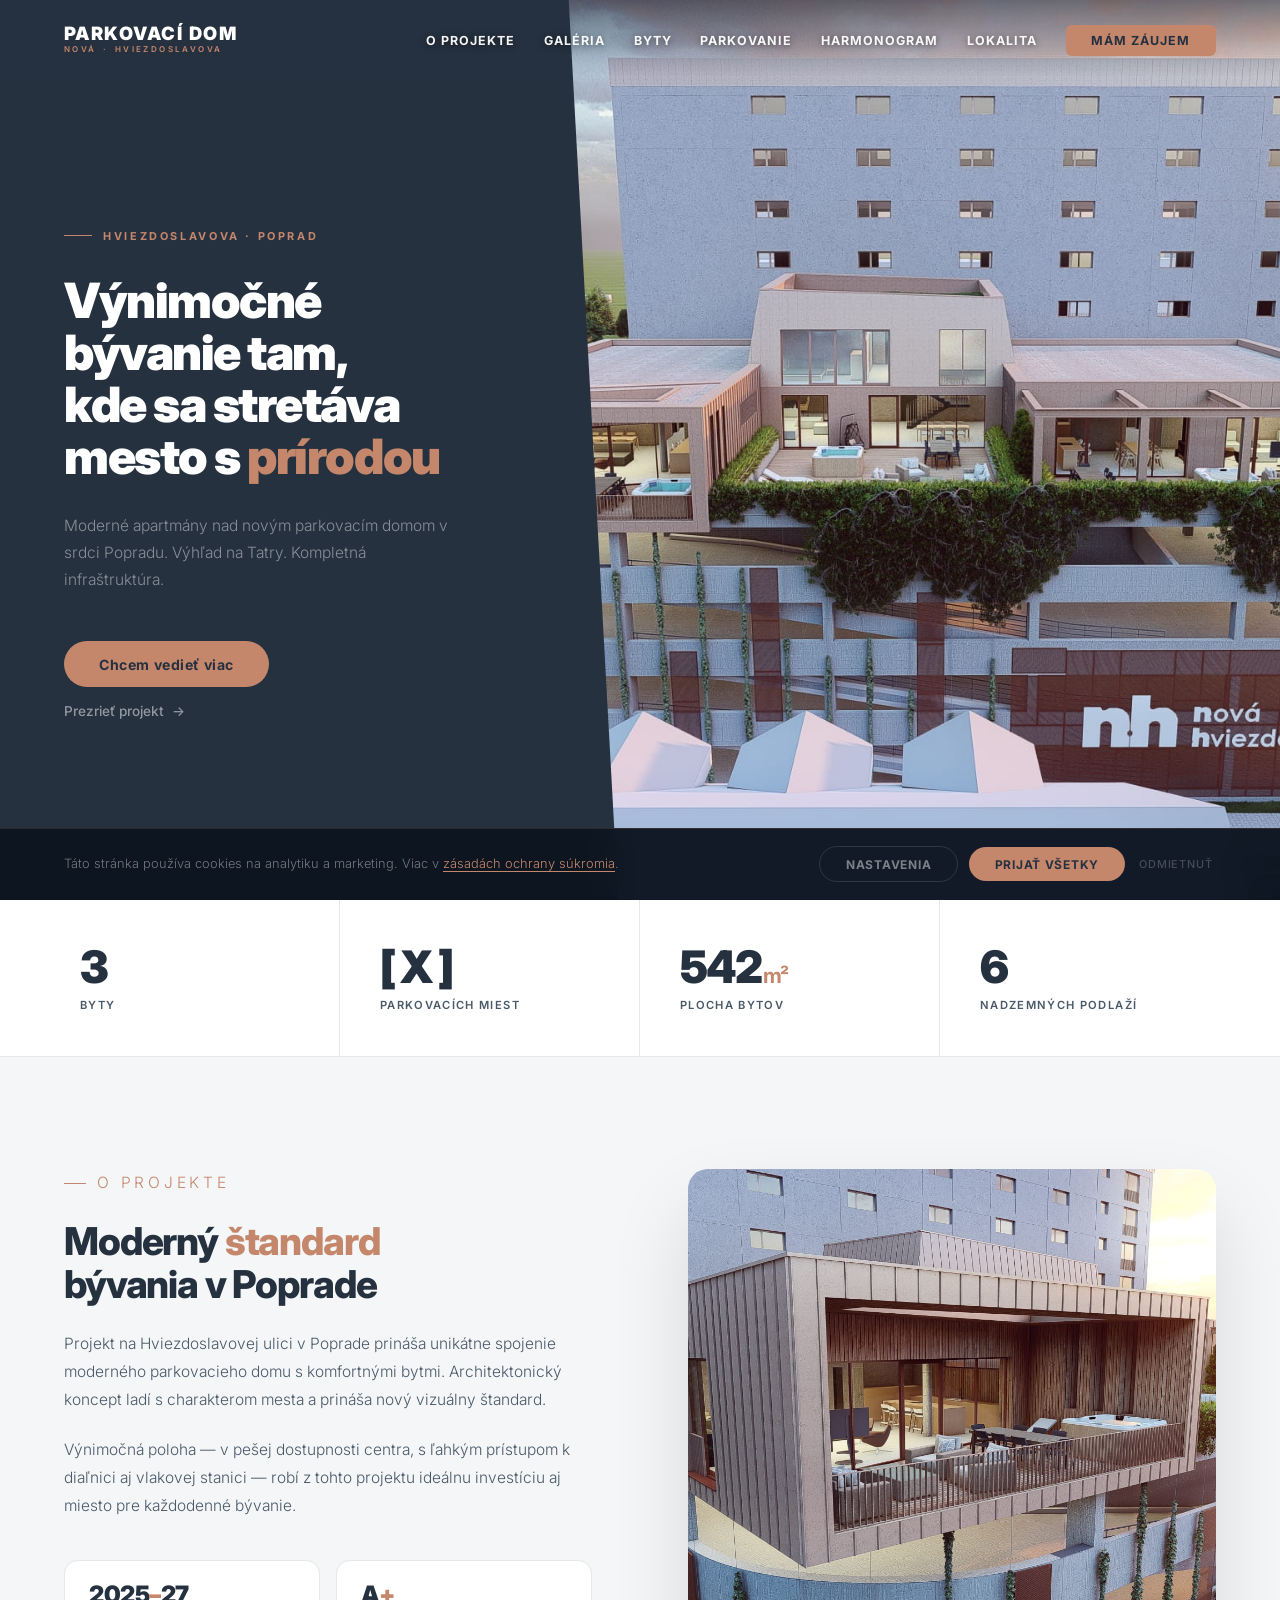
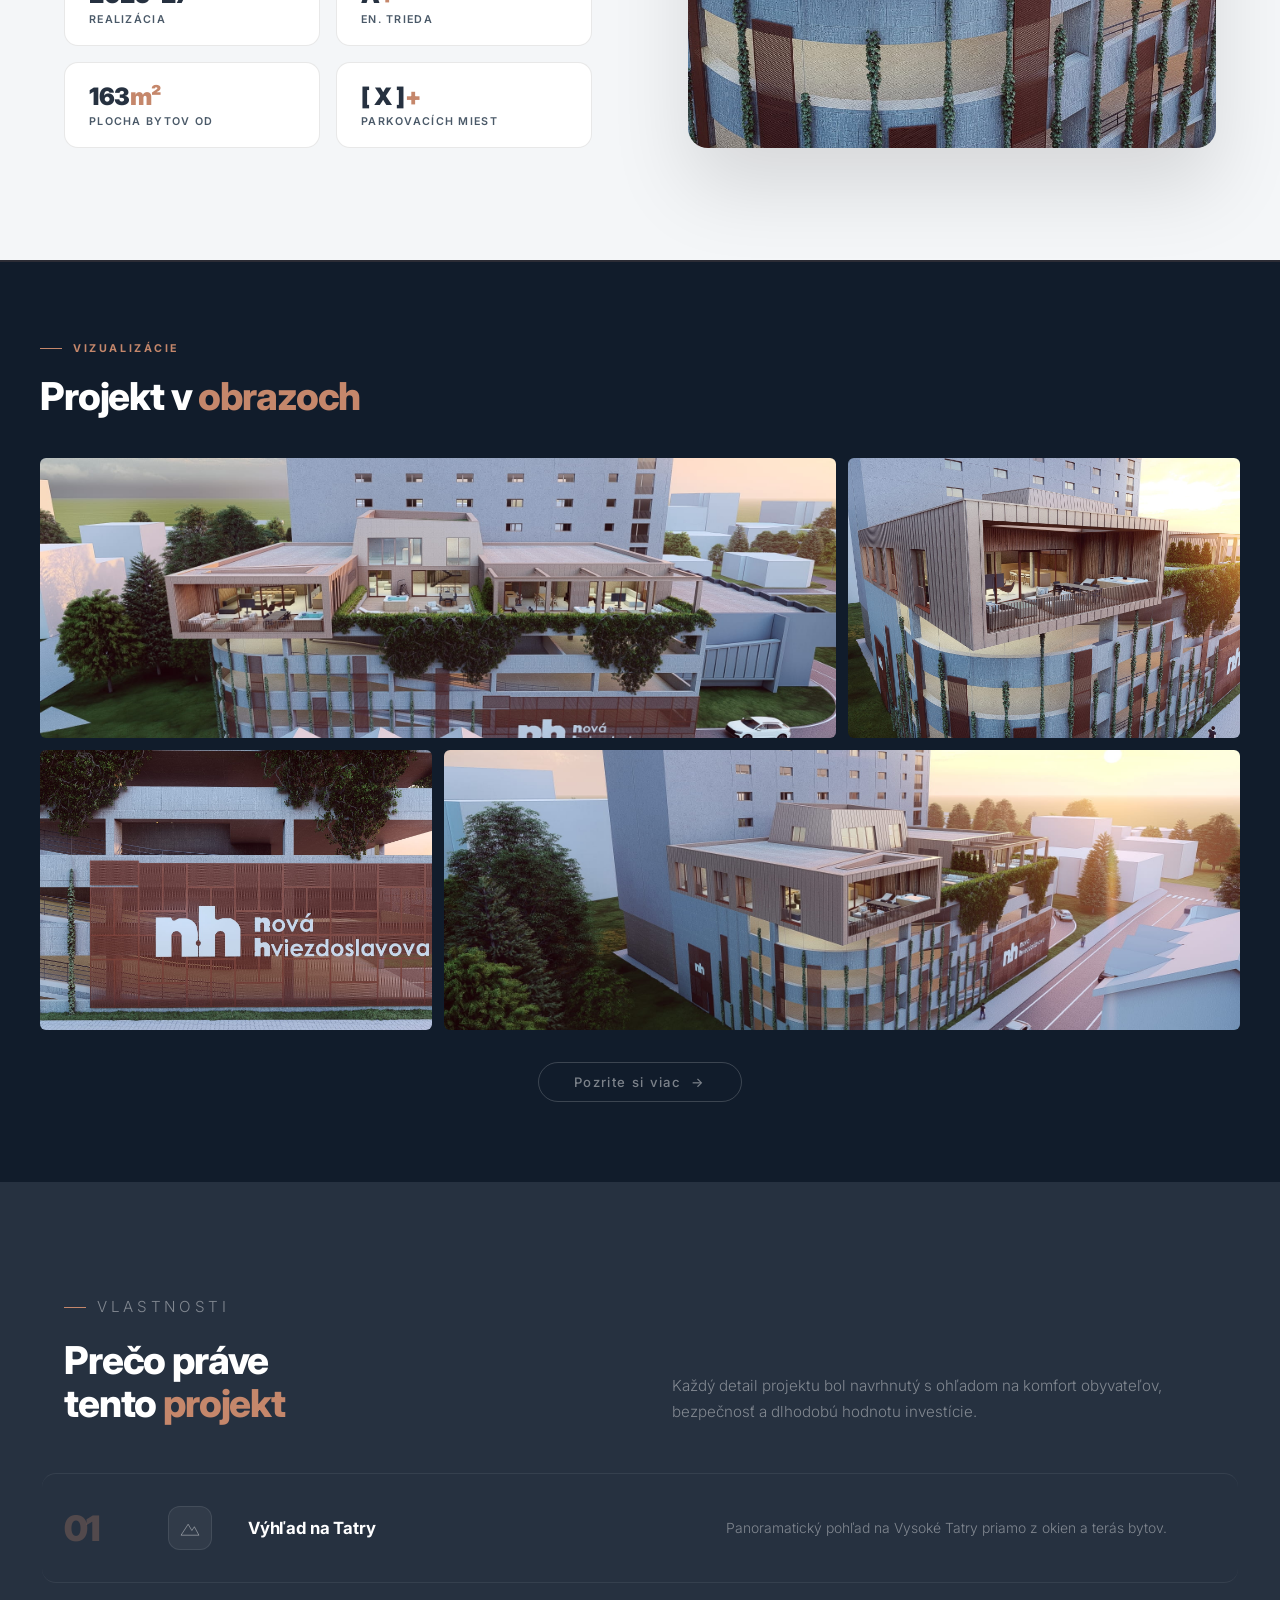
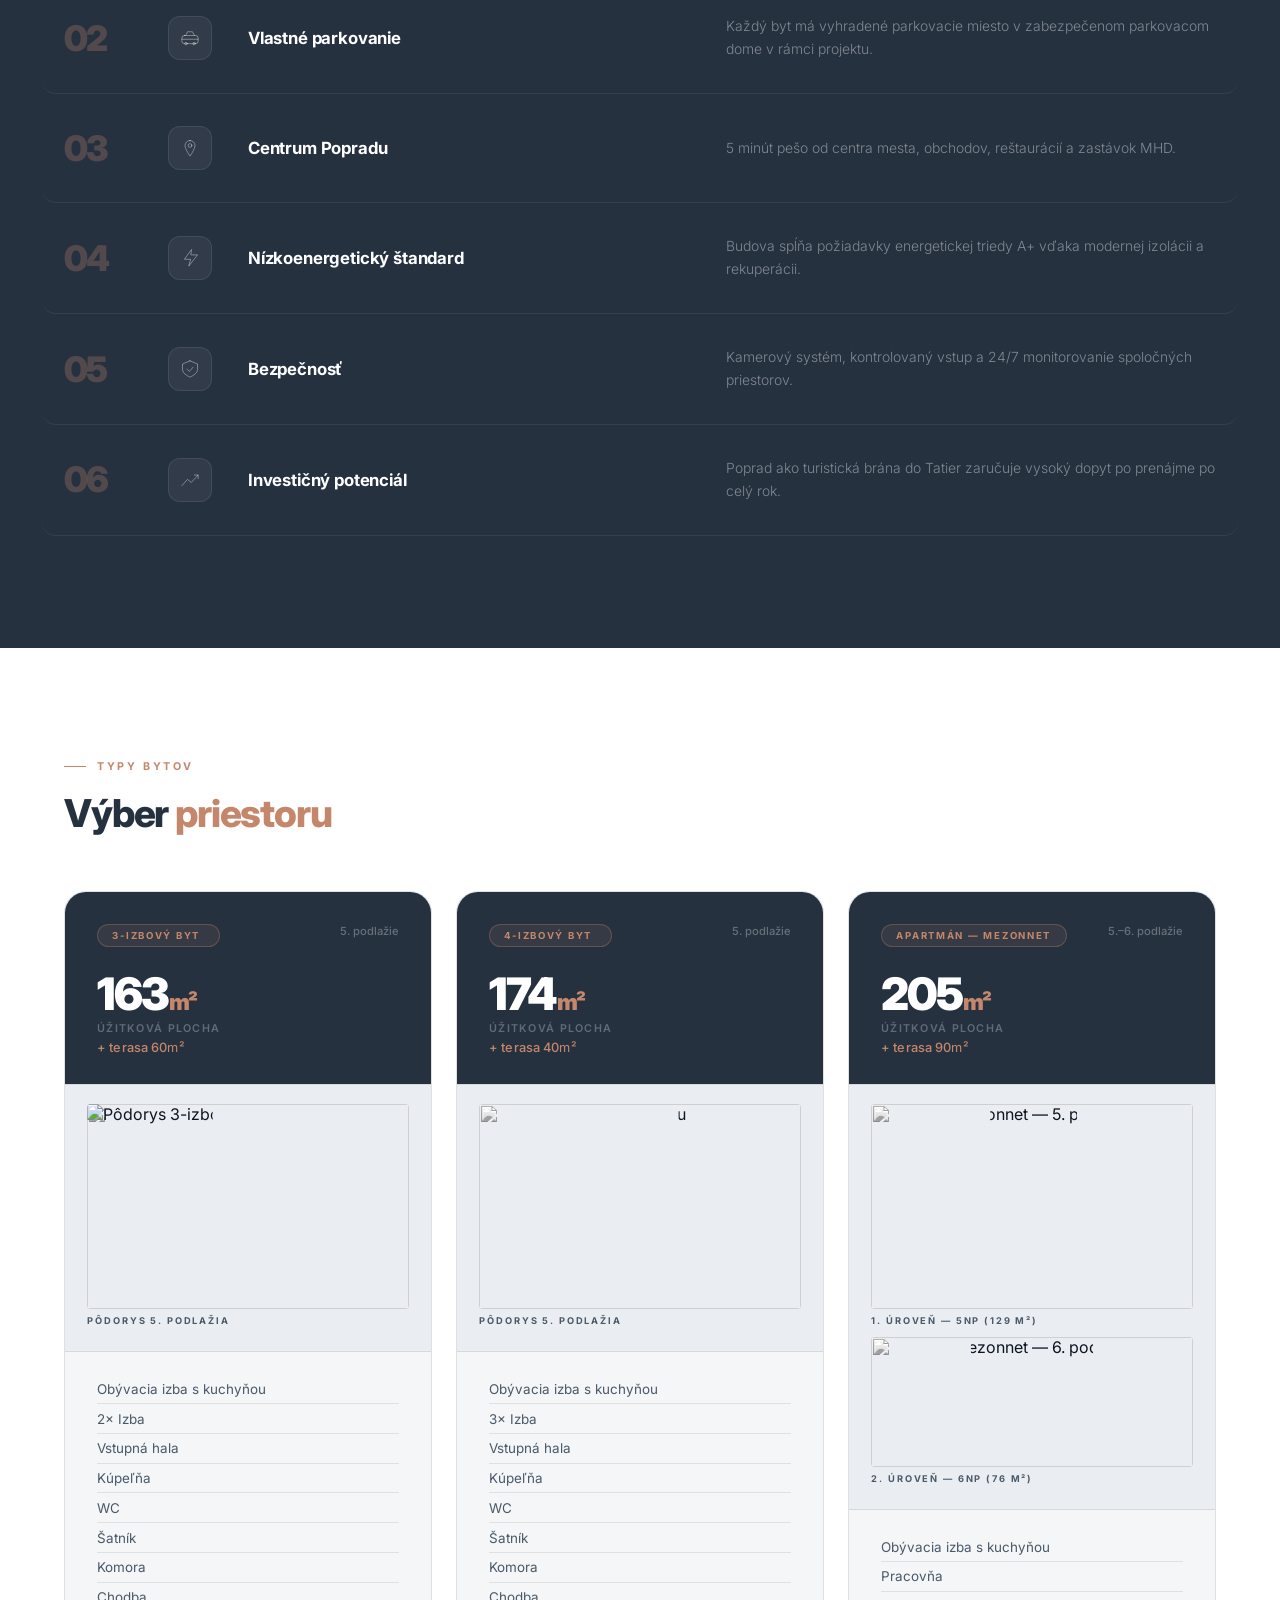
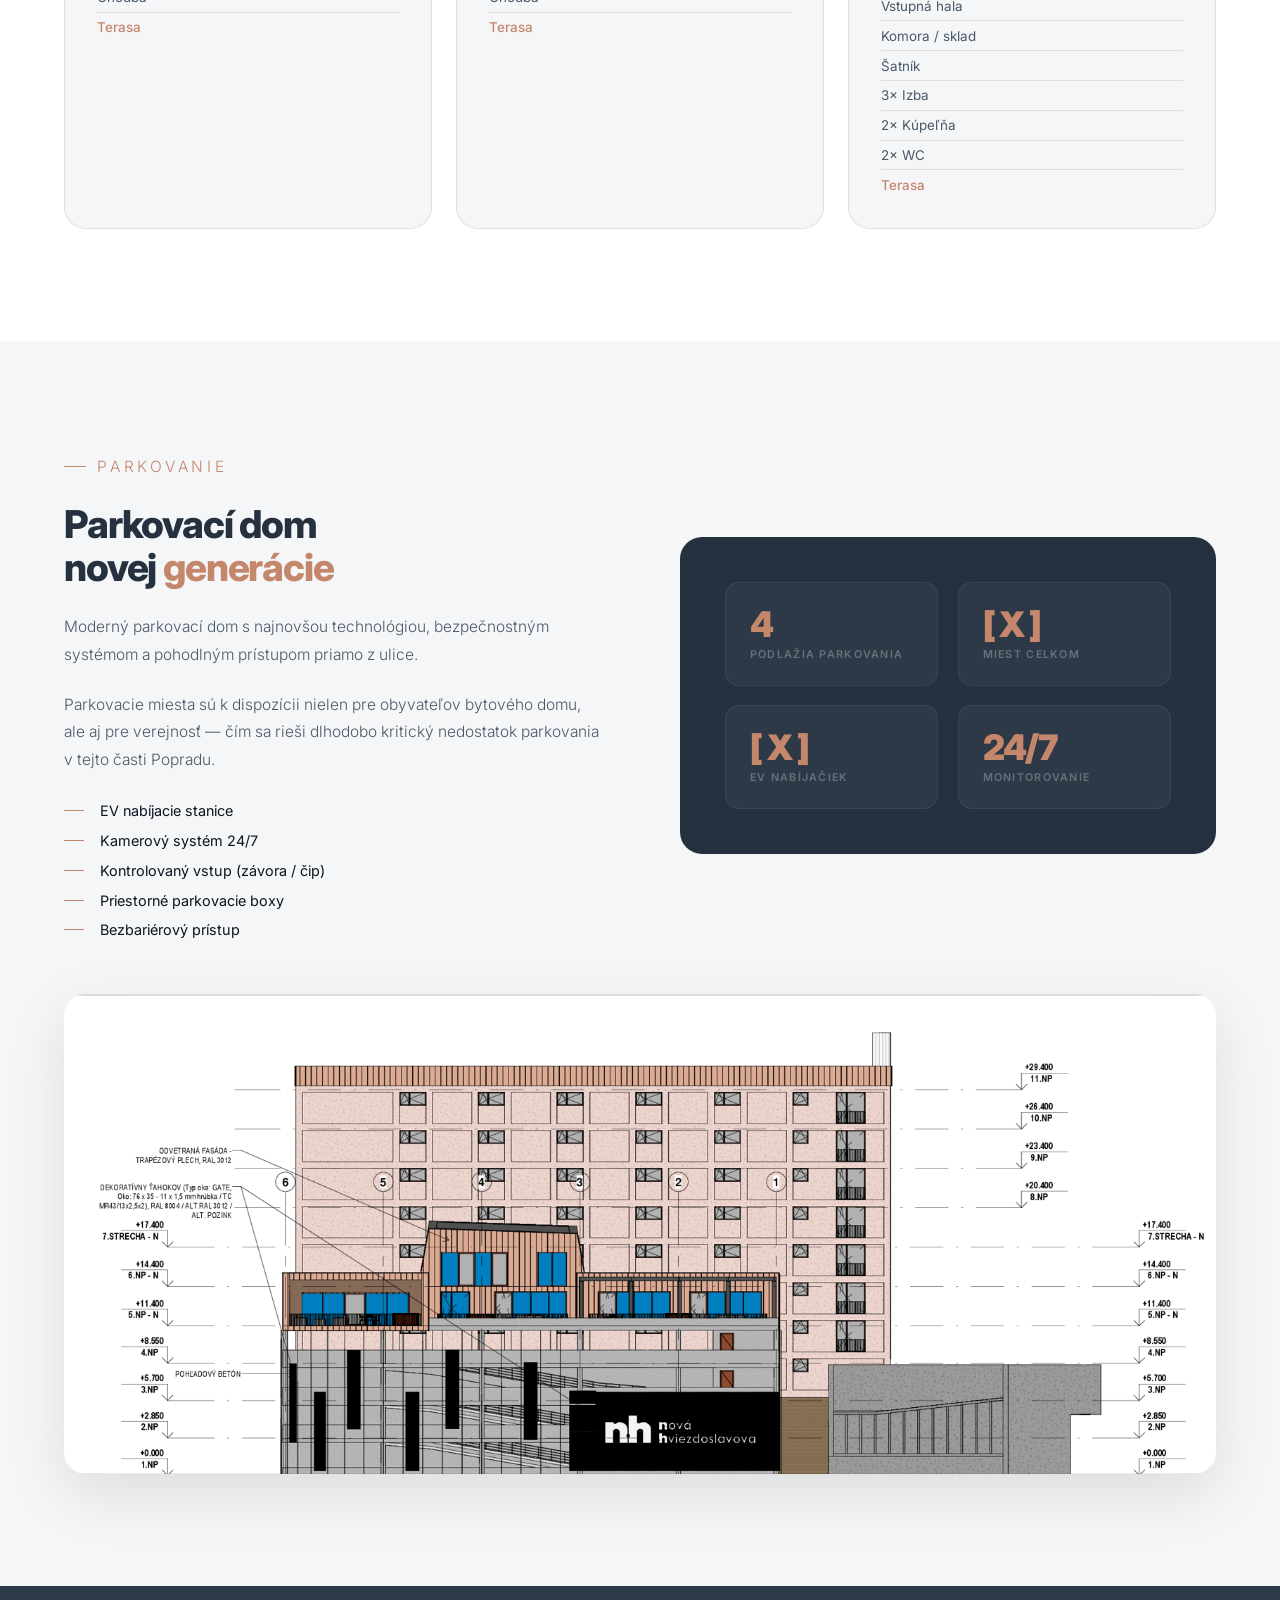
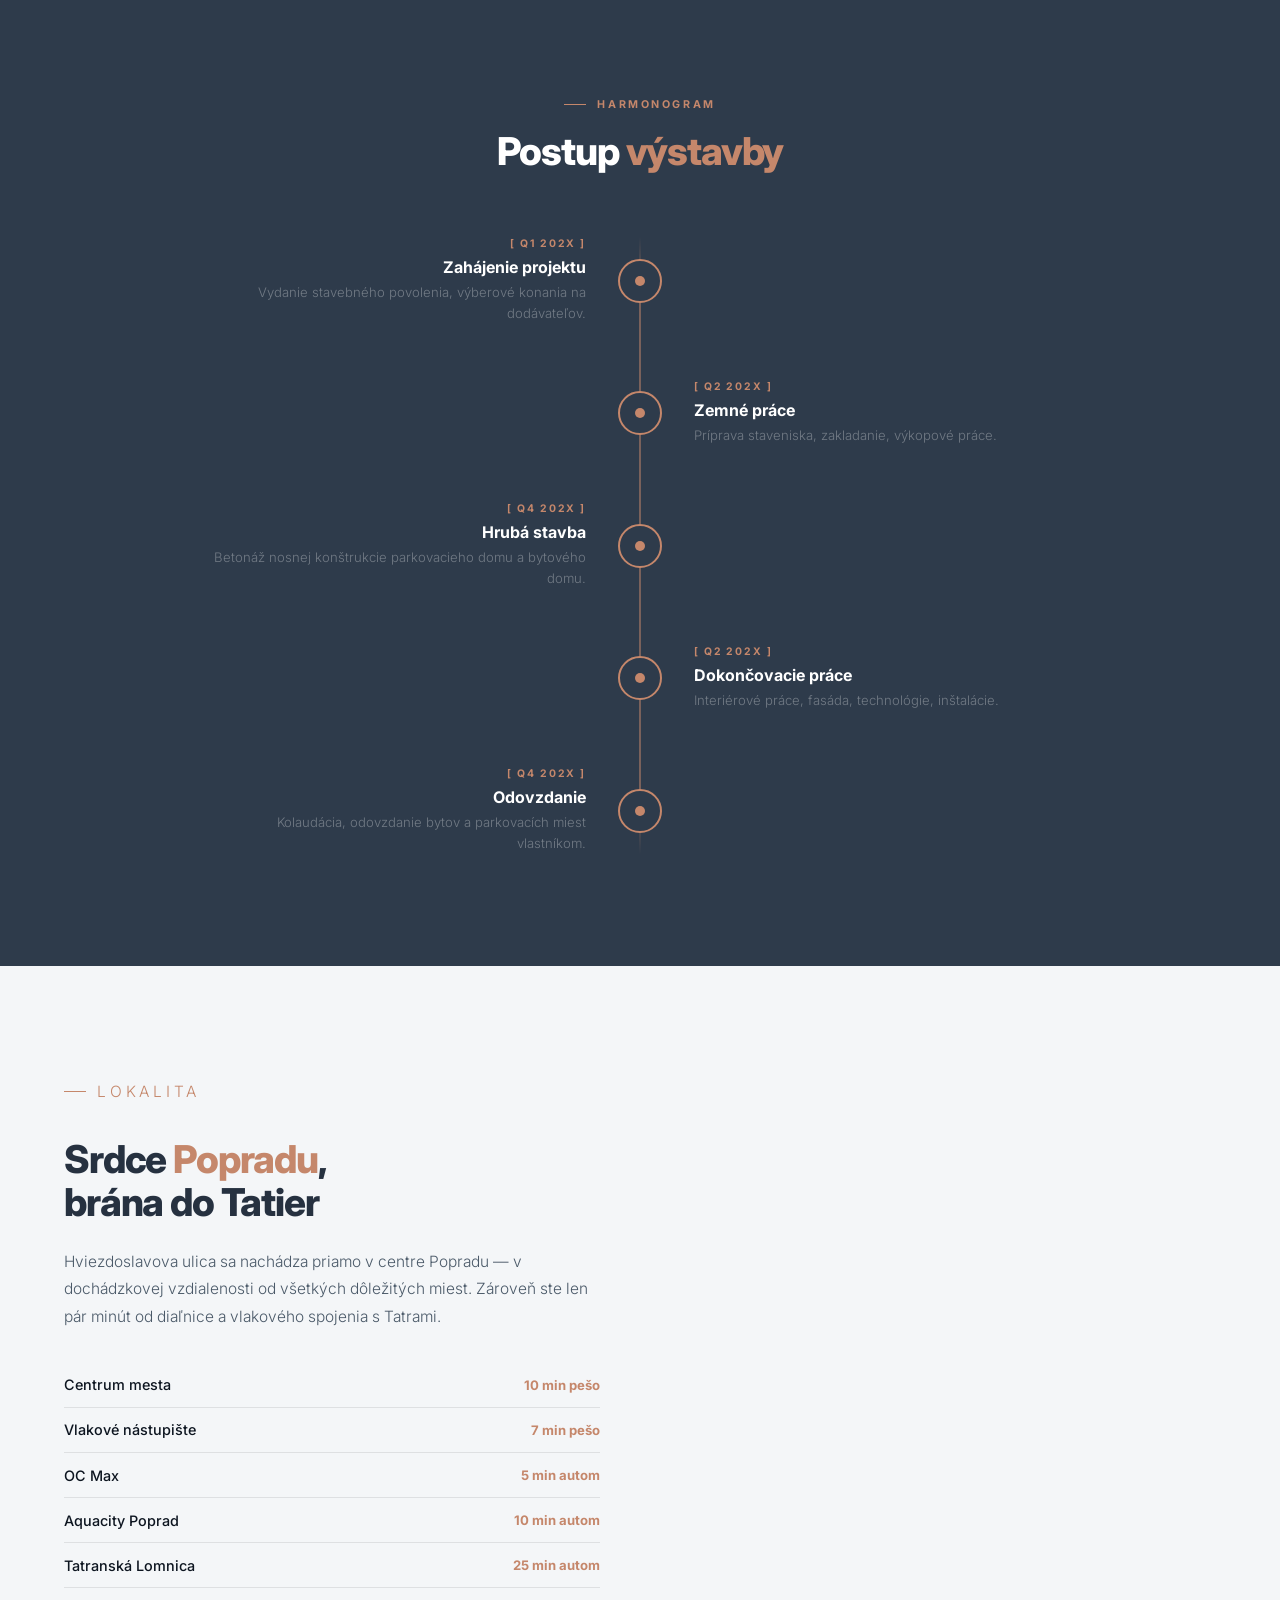
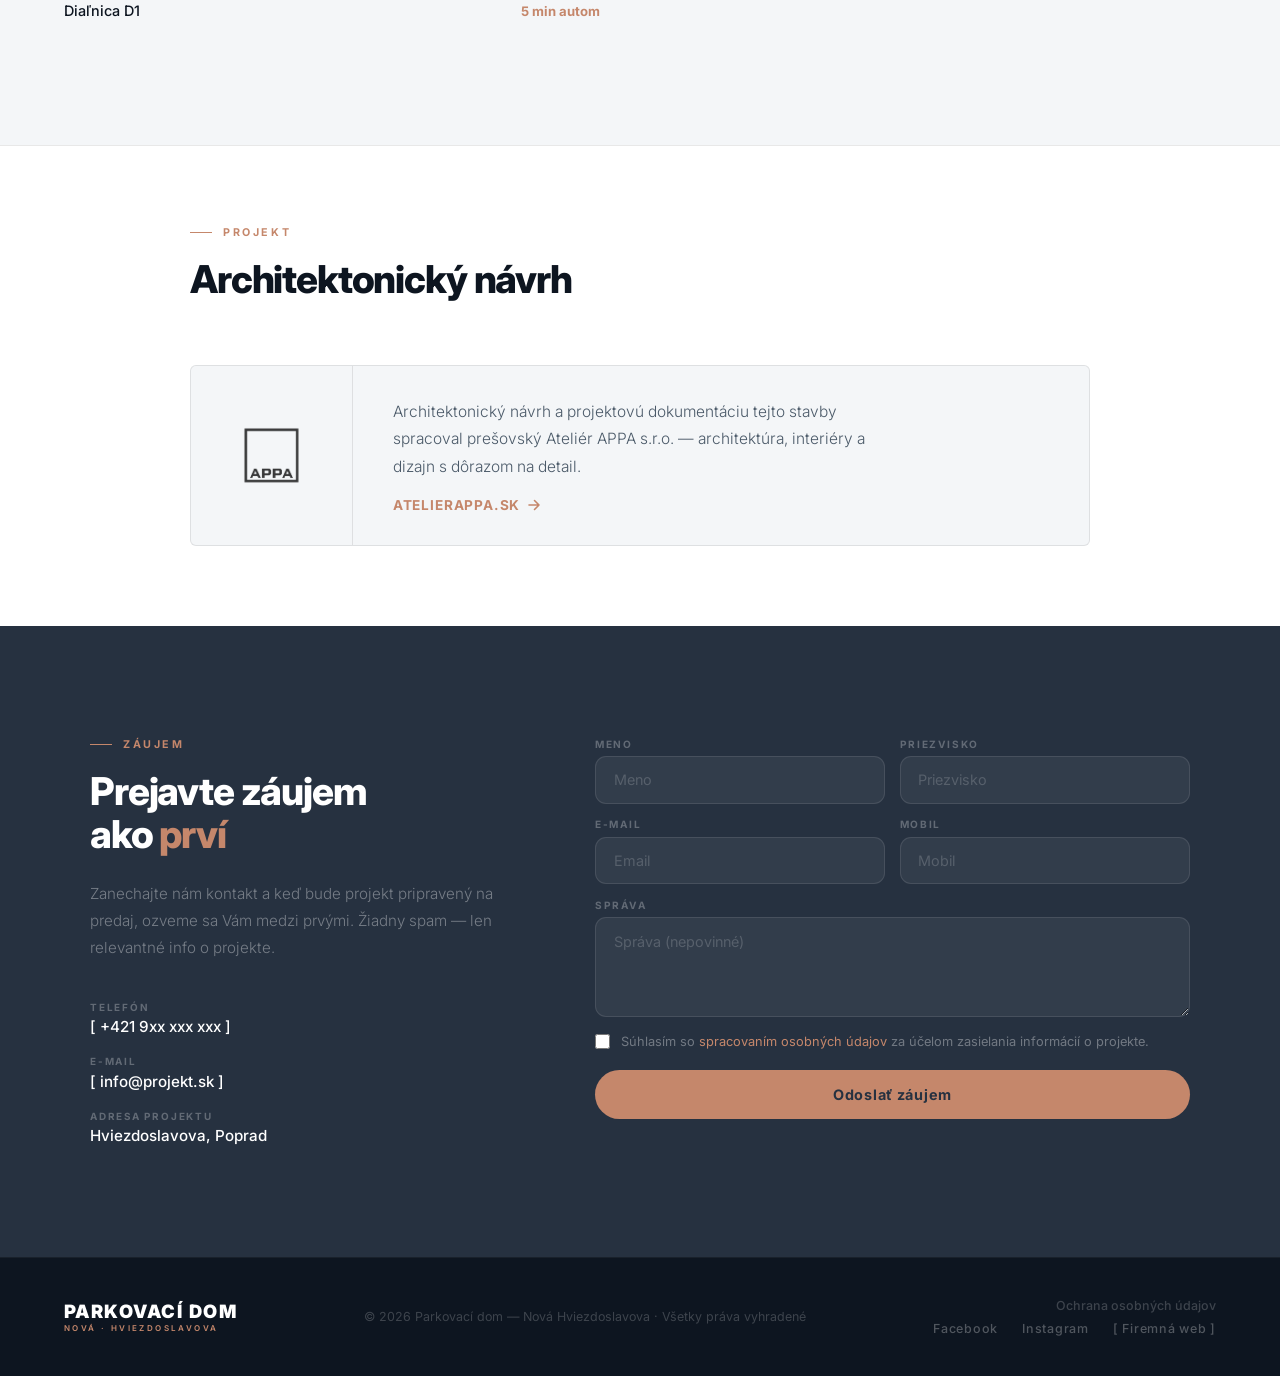
==== commit 2546ca6d: "Pôdorysy: nové obrázky byt1, byt2, byt2m, byt3" ====
--- a/index.html
+++ b/index.html
@@ -273,9 +273,9 @@
           <div class="apt-floors">5. podlažie</div>
         </div>
         <div class="apt-floorplan">
-          <div class="apt-fp-wrap" data-fp-src="img/podorys-5np_new.jpg" data-fp-alt="Pôdorys 5. podlažia">
-            <img src="img/podorys-5np_new.jpg" class="apt-fp-base" alt="" aria-hidden="true" loading="lazy">
-            <img src="img/podorys-5np_new.jpg" class="apt-fp-color apt-fp-byt1" alt="Pôdorys 3-izbového bytu — 5. podlažie" loading="lazy">
+          <div class="apt-fp-wrap" data-fp-src="img/byt1.png" data-fp-alt="Pôdorys 3-izbového bytu">
+            <img src="img/byt1.png" class="apt-fp-base" alt="" aria-hidden="true" loading="lazy">
+            <img src="img/byt1.png" class="apt-fp-color apt-fp-byt1" alt="Pôdorys 3-izbového bytu" loading="lazy">
           </div>
           <div class="apt-floorplan-label">Pôdorys 5. podlažia</div>
         </div>
@@ -308,9 +308,9 @@
           <div class="apt-floors">5. podlažie</div>
         </div>
         <div class="apt-floorplan">
-          <div class="apt-fp-wrap" data-fp-src="img/podorys-5np_new.jpg" data-fp-alt="Pôdorys 5. podlažia">
-            <img src="img/podorys-5np_new.jpg" class="apt-fp-base" alt="" aria-hidden="true" loading="lazy">
-            <img src="img/podorys-5np_new.jpg" class="apt-fp-color apt-fp-byt3" alt="Pôdorys 4-izbového bytu — 5. podlažie" loading="lazy">
+          <div class="apt-fp-wrap" data-fp-src="img/byt3.png" data-fp-alt="Pôdorys 4-izbového bytu">
+            <img src="img/byt3.png" class="apt-fp-base" alt="" aria-hidden="true" loading="lazy">
+            <img src="img/byt3.png" class="apt-fp-color apt-fp-byt3" alt="Pôdorys 4-izbového bytu" loading="lazy">
           </div>
           <div class="apt-floorplan-label">Pôdorys 5. podlažia</div>
         </div>
@@ -343,14 +343,14 @@
           <div class="apt-floors">5.–6. podlažie</div>
         </div>
         <div class="apt-floorplan">
-          <div class="apt-fp-wrap" data-fp-src="img/podorys-5np_new.jpg" data-fp-alt="Pôdorys 5. podlažia — Mezonnet">
-            <img src="img/podorys-5np_new.jpg" class="apt-fp-base" alt="" aria-hidden="true" loading="lazy">
-            <img src="img/podorys-5np_new.jpg" class="apt-fp-color apt-fp-byt2" alt="Pôdorys mezonnet — 5. podlažie" loading="lazy">
+          <div class="apt-fp-wrap" data-fp-src="img/byt2.png" data-fp-alt="Pôdorys mezonnet — 5. podlažie">
+            <img src="img/byt2.png" class="apt-fp-base" alt="" aria-hidden="true" loading="lazy">
+            <img src="img/byt2.png" class="apt-fp-color apt-fp-byt2" alt="Pôdorys mezonnet — 5. podlažie" loading="lazy">
           </div>
           <div class="apt-floorplan-label">1. úroveň — 5NP (129 m²)</div>
-          <div class="apt-fp-wrap apt-fp-wrap-sm" data-fp-src="img/podorys-6np_new.jpg" data-fp-alt="Pôdorys 6. podlažia — Mezonnet">
-            <img src="img/podorys-6np_new.jpg" class="apt-fp-base" alt="" aria-hidden="true" loading="lazy">
-            <img src="img/podorys-6np_new.jpg" class="apt-fp-color apt-fp-6np-m" alt="Pôdorys mezonnet — 6. podlažie" loading="lazy">
+          <div class="apt-fp-wrap apt-fp-wrap-sm" data-fp-src="img/byt2m.png" data-fp-alt="Pôdorys mezonnet — 6. podlažie">
+            <img src="img/byt2m.png" class="apt-fp-base" alt="" aria-hidden="true" loading="lazy">
+            <img src="img/byt2m.png" class="apt-fp-color apt-fp-6np-m" alt="Pôdorys mezonnet — 6. podlažie" loading="lazy">
           </div>
           <div class="apt-floorplan-label">2. úroveň — 6NP (76 m²)</div>
         </div>
@@ -415,10 +415,8 @@
       </div>
     </div>
   </div>
-  <div class="parking-render-wrap reveal">
-    <a href="img/parkovanie.png" target="_blank" rel="noopener" aria-label="Zobraziť architektonický pohľad v plnej veľkosti">
+  <div class="parking-render-wrap reveal" data-lb-src="img/parkovanie.png" data-lb-alt="Architektonický pohľad na budovu Nová Hviezdoslavova" style="cursor:pointer;">
       <img src="img/parkovanie.png" alt="Architektonický pohľad na budovu Nová Hviezdoslavova" class="parking-render">
-    </a>
   </div>
 </section>
 
--- a/css/main.css
+++ b/css/main.css
@@ -780,10 +780,10 @@
     .apartments-header { flex-direction: column; align-items: flex-start; gap: 1.2rem; }
 
     .timeline::before { left: 22px; transform: none; }
-    .tl-item { grid-template-columns: 44px 1fr; gap: 1.5rem; }
-    .tl-content-left { grid-column: 2; text-align: left; }
-    .tl-dot-wrap { grid-column: 1; }
-    .tl-content-right { grid-column: 2; }
+    .tl-item { grid-template-columns: 44px 1fr; gap: 1.5rem; align-items: start; }
+    .tl-content-left { grid-column: 2; grid-row: 1; text-align: left; }
+    .tl-dot-wrap { grid-column: 1; grid-row: 1; }
+    .tl-content-right { grid-column: 2; grid-row: 1; }
     .tl-empty { display: none; }
 
     footer { flex-direction: column; gap: 1rem; text-align: center; }
@@ -992,16 +992,22 @@
     display: flex; align-items: center; justify-content: center;
     padding: 2rem;
     animation: lbFadeIn 0.2s ease;
+    overscroll-behavior: contain;
   }
   .lb-img-wrap {
-    display: flex; align-items: center; justify-content: center;
-    cursor: zoom-out; max-width: min(90vw, 1200px); max-height: 85vh;
+    display: grid;
+    place-items: center;
+    max-width: min(90vw, 1200px);
+    max-height: 85vh;
+    cursor: zoom-out;
   }
   .lb-img-wrap img {
+    grid-area: 1 / 1;
     max-width: 100%; max-height: 85vh;
     object-fit: contain; border-radius: 4px;
     box-shadow: 0 20px 80px rgba(0,0,0,0.5);
     cursor: default;
+    transition: opacity 0.28s ease;
   }
   .lb-close {
     position: absolute; top: 1.2rem; right: 1.4rem;
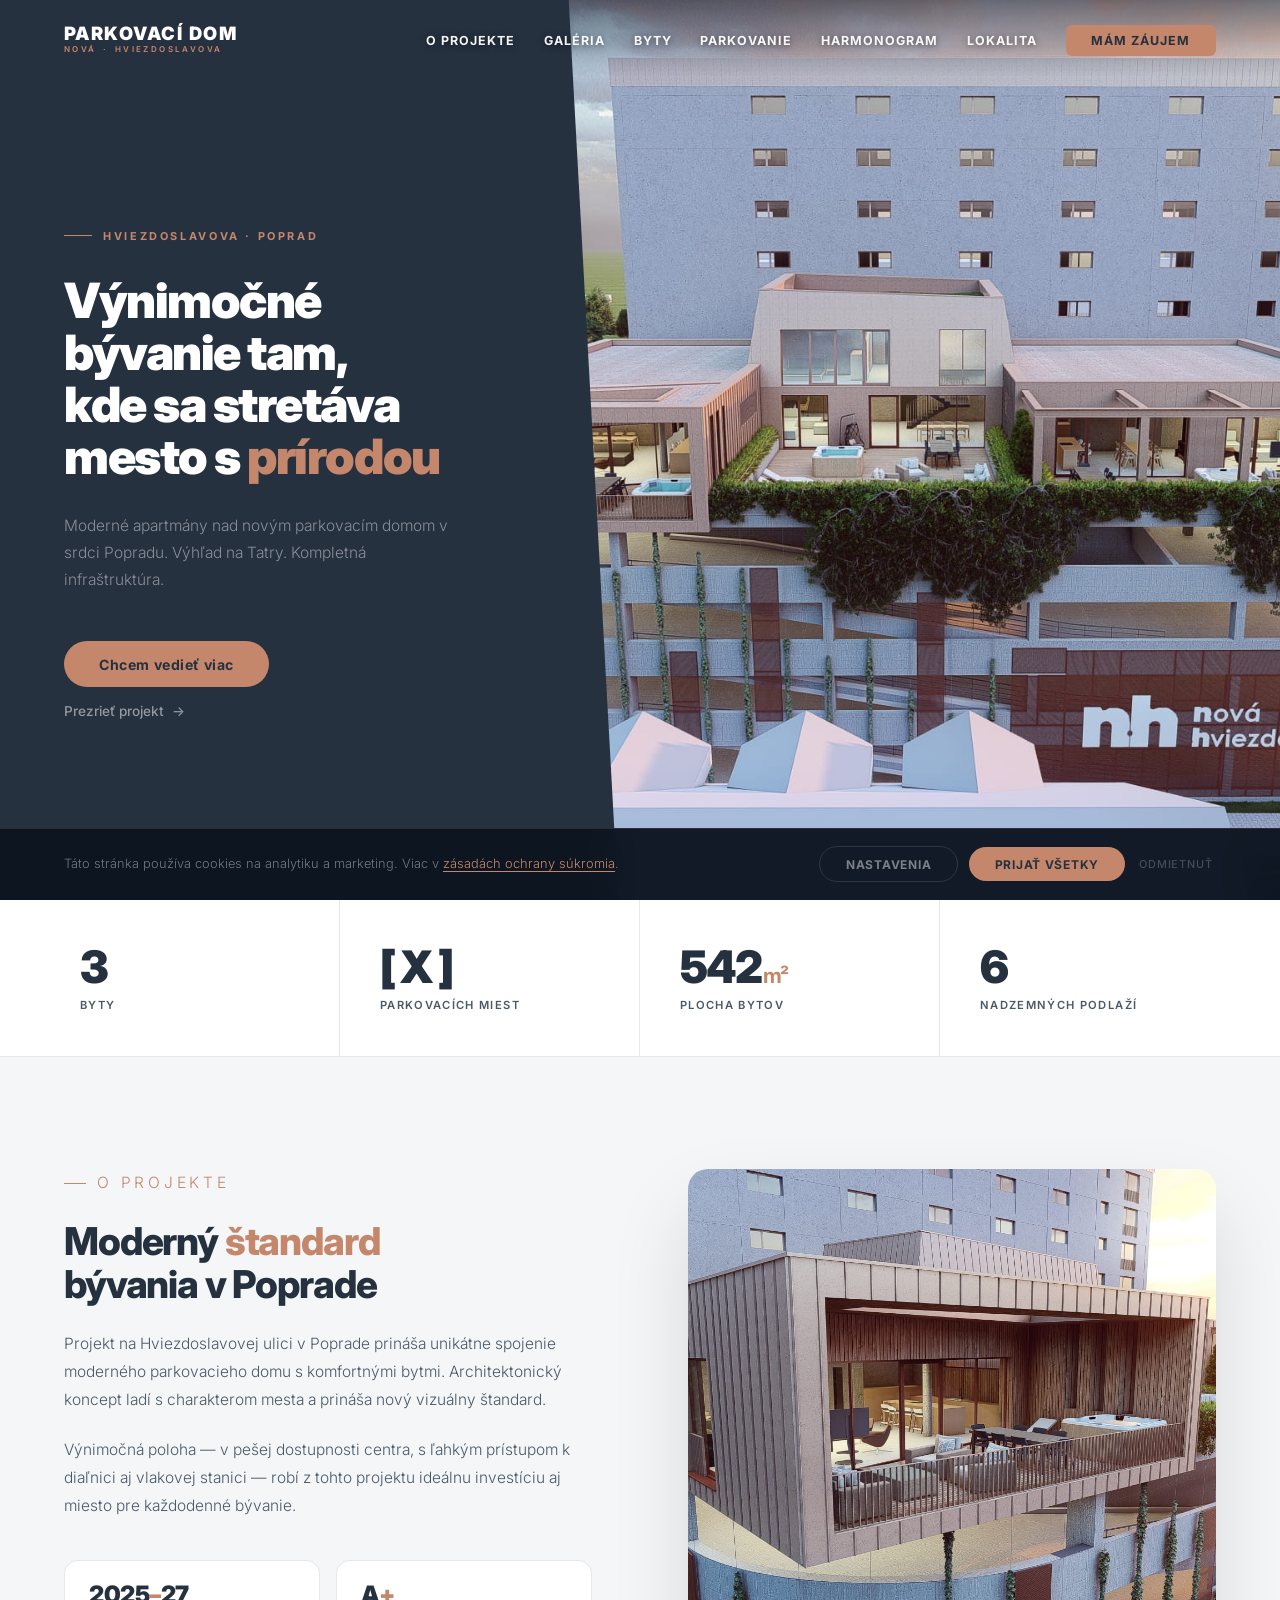
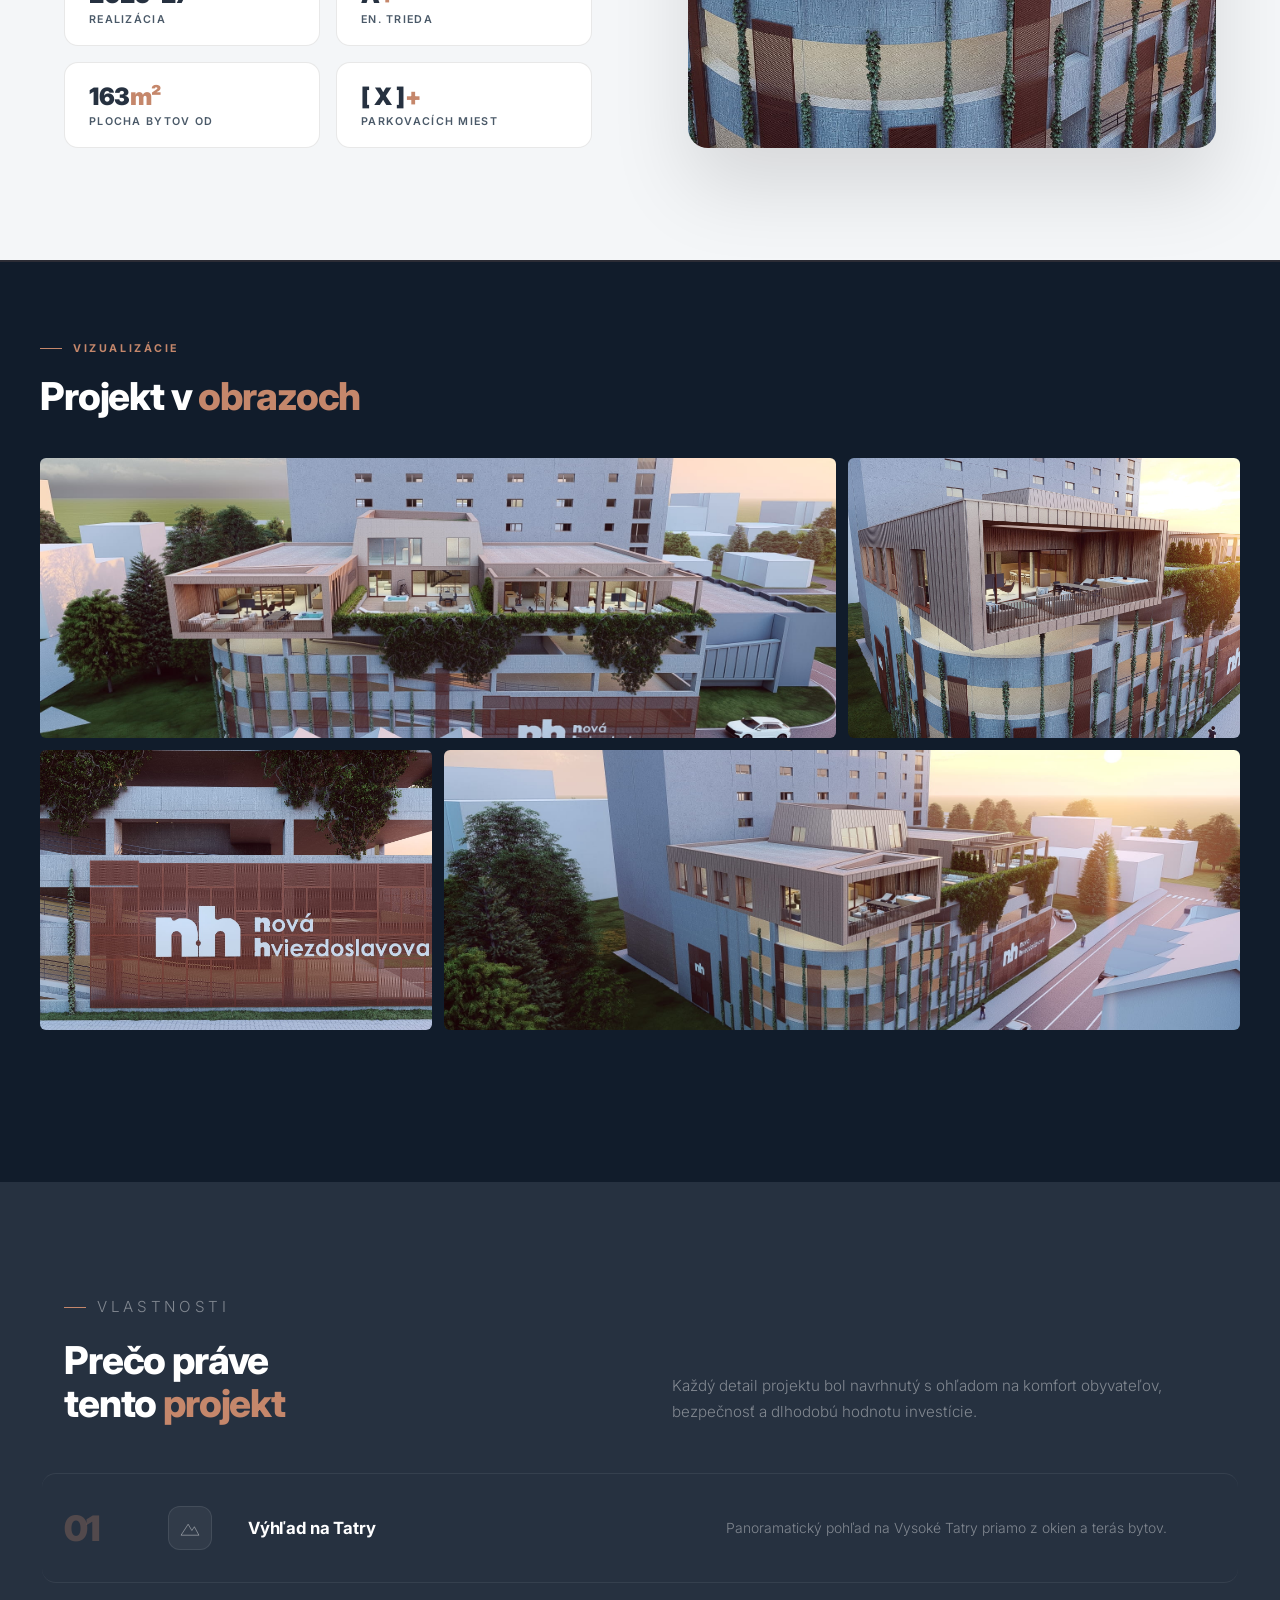
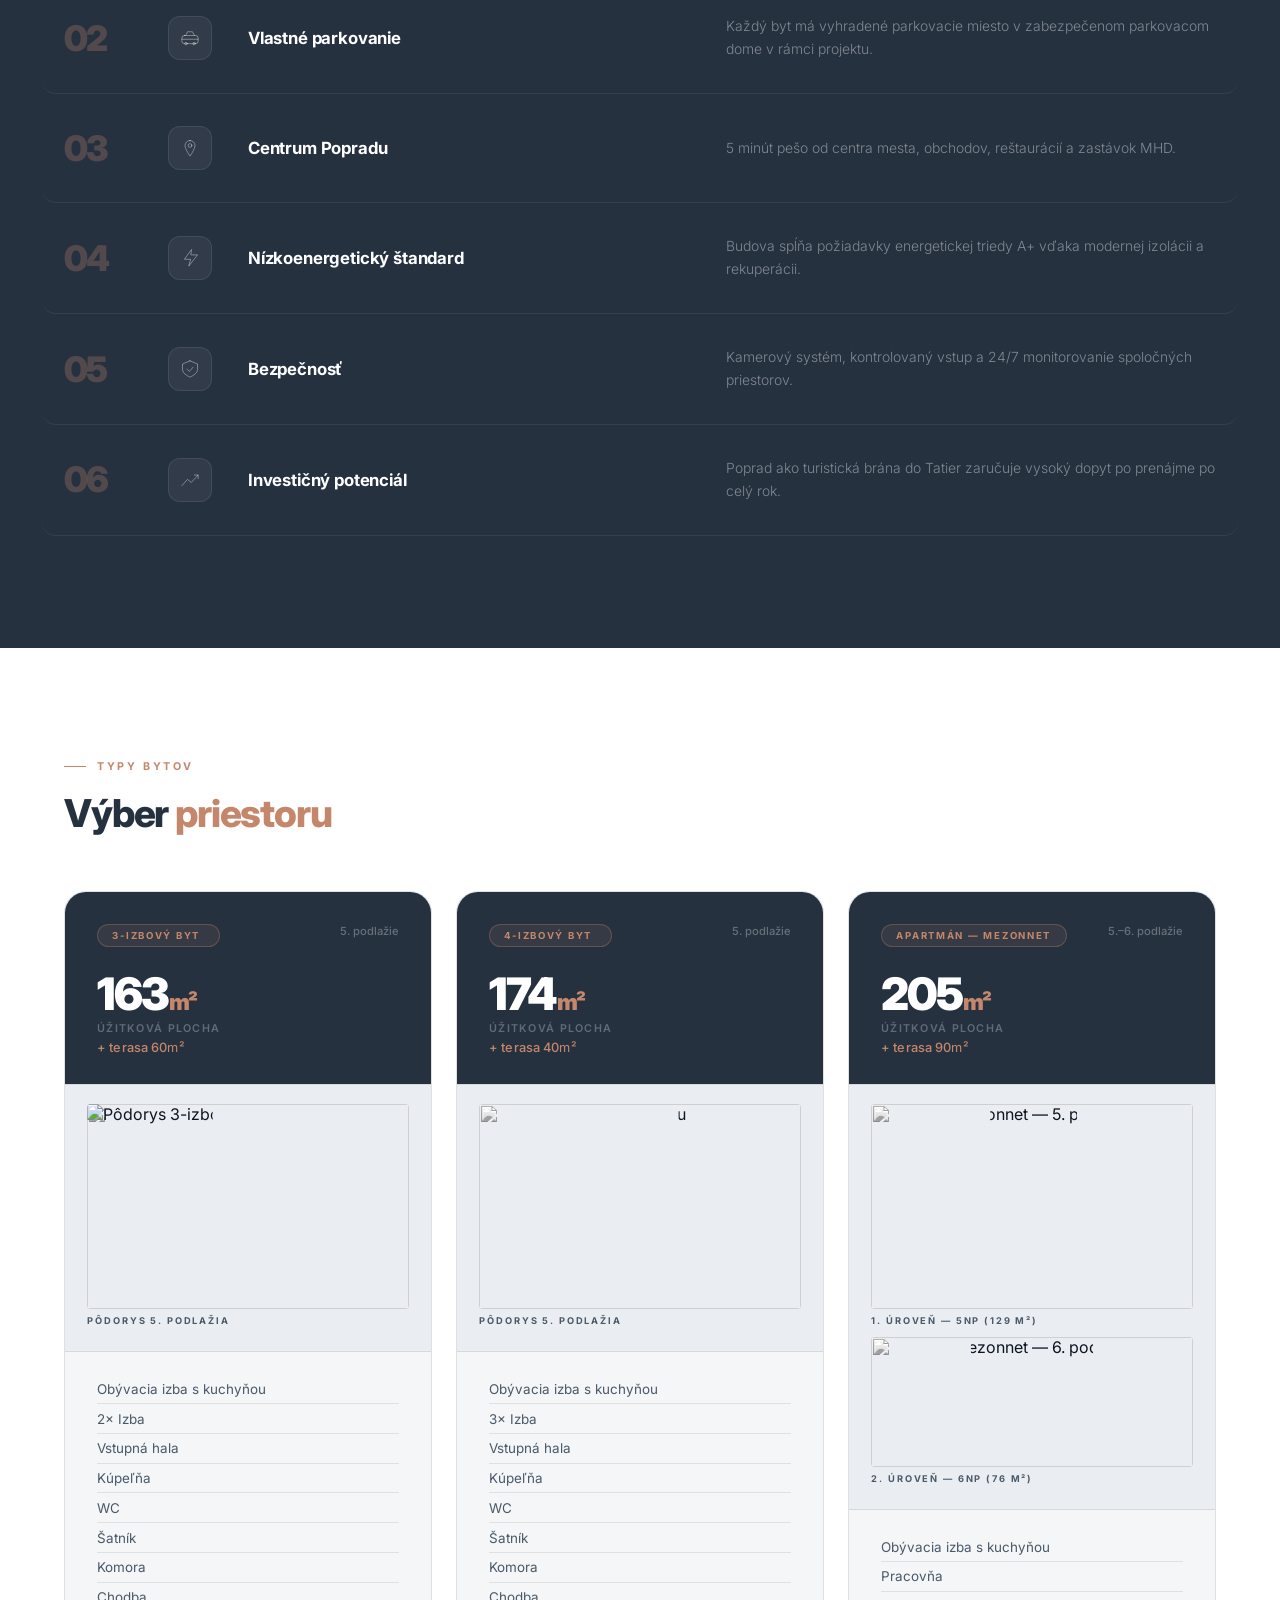
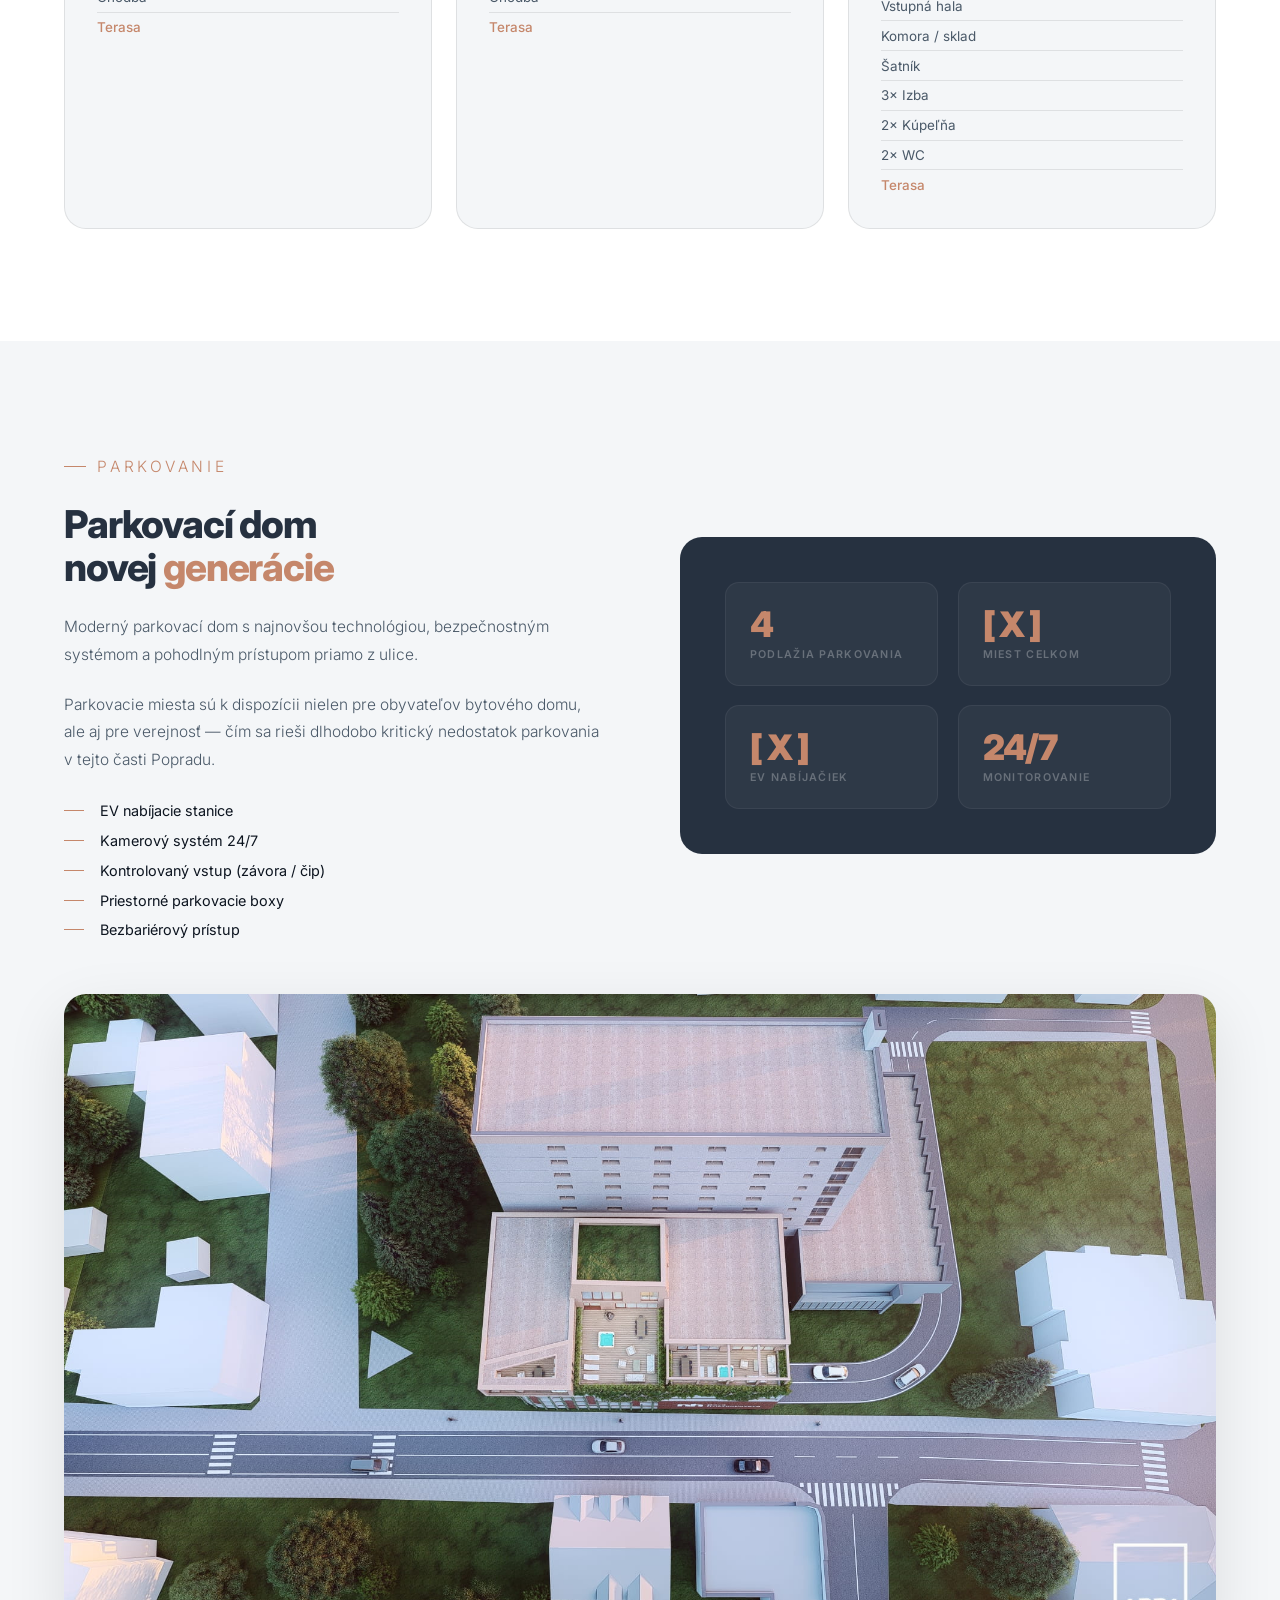
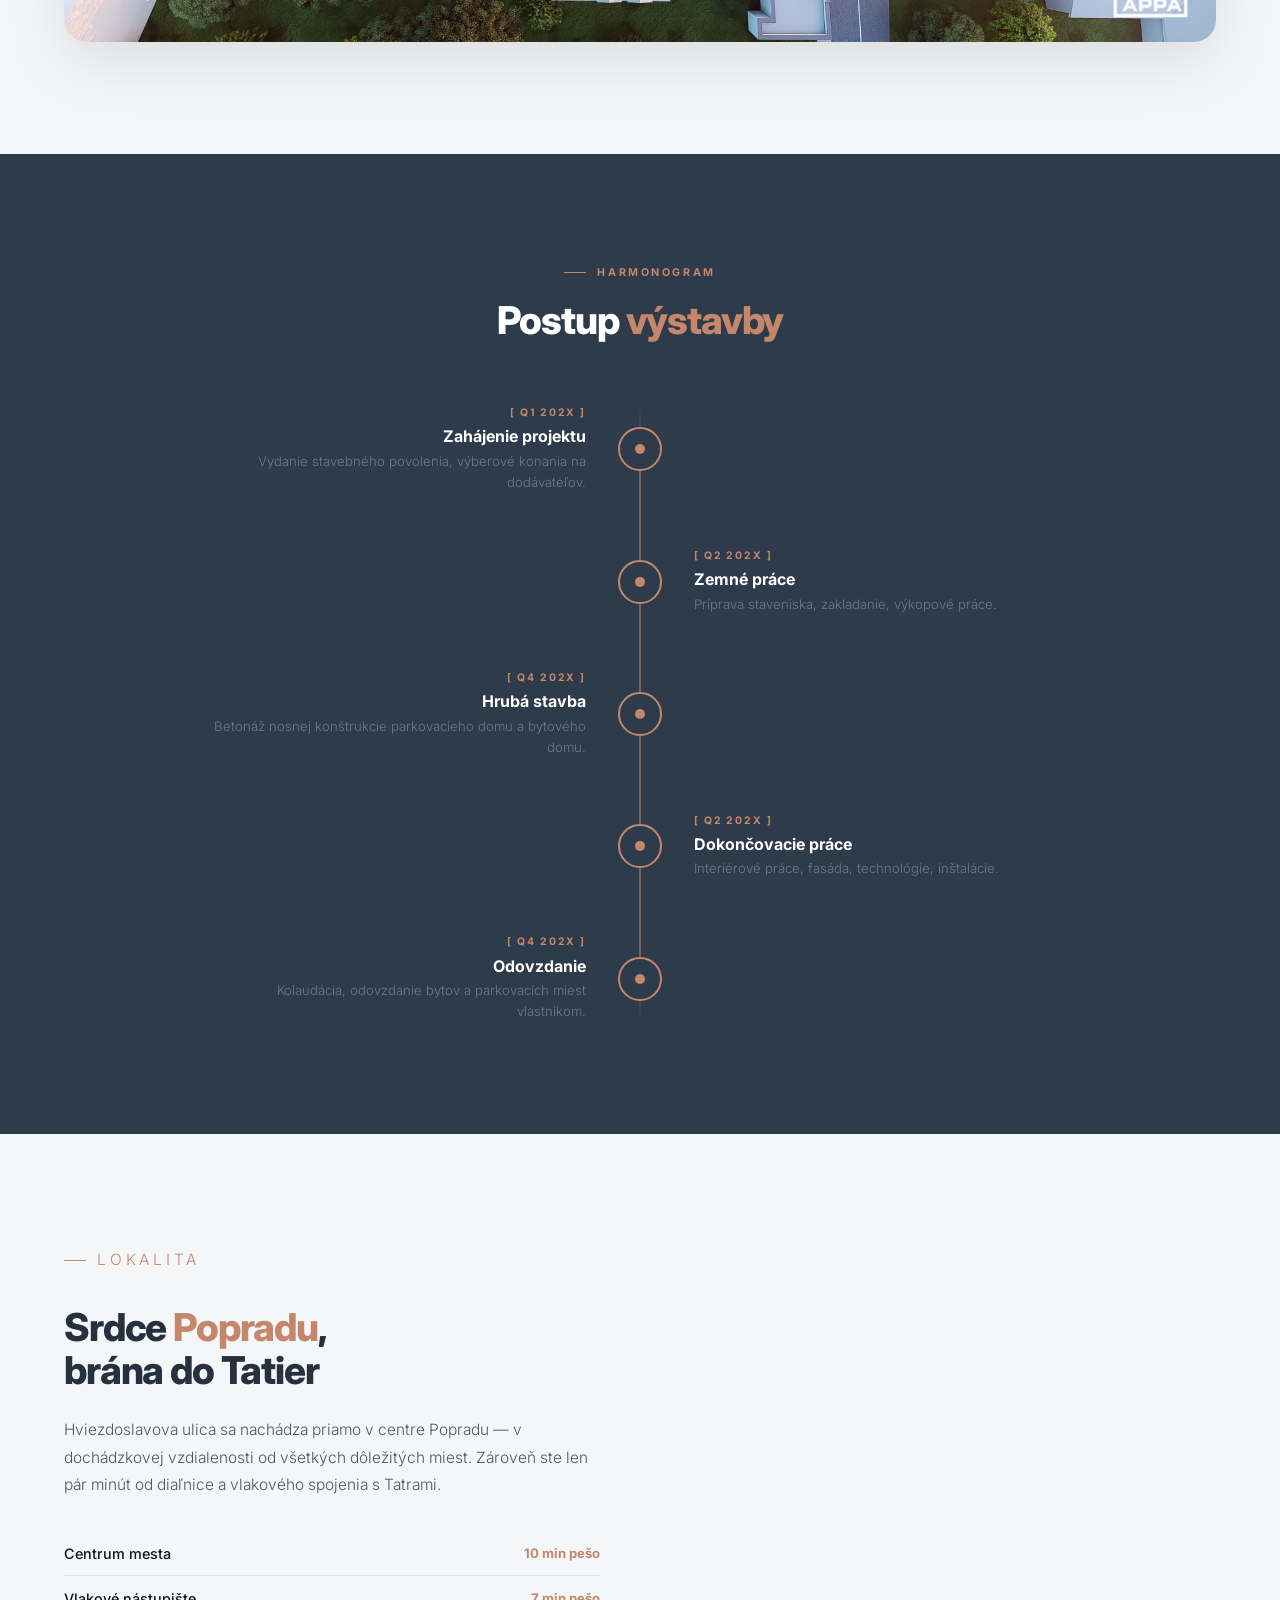
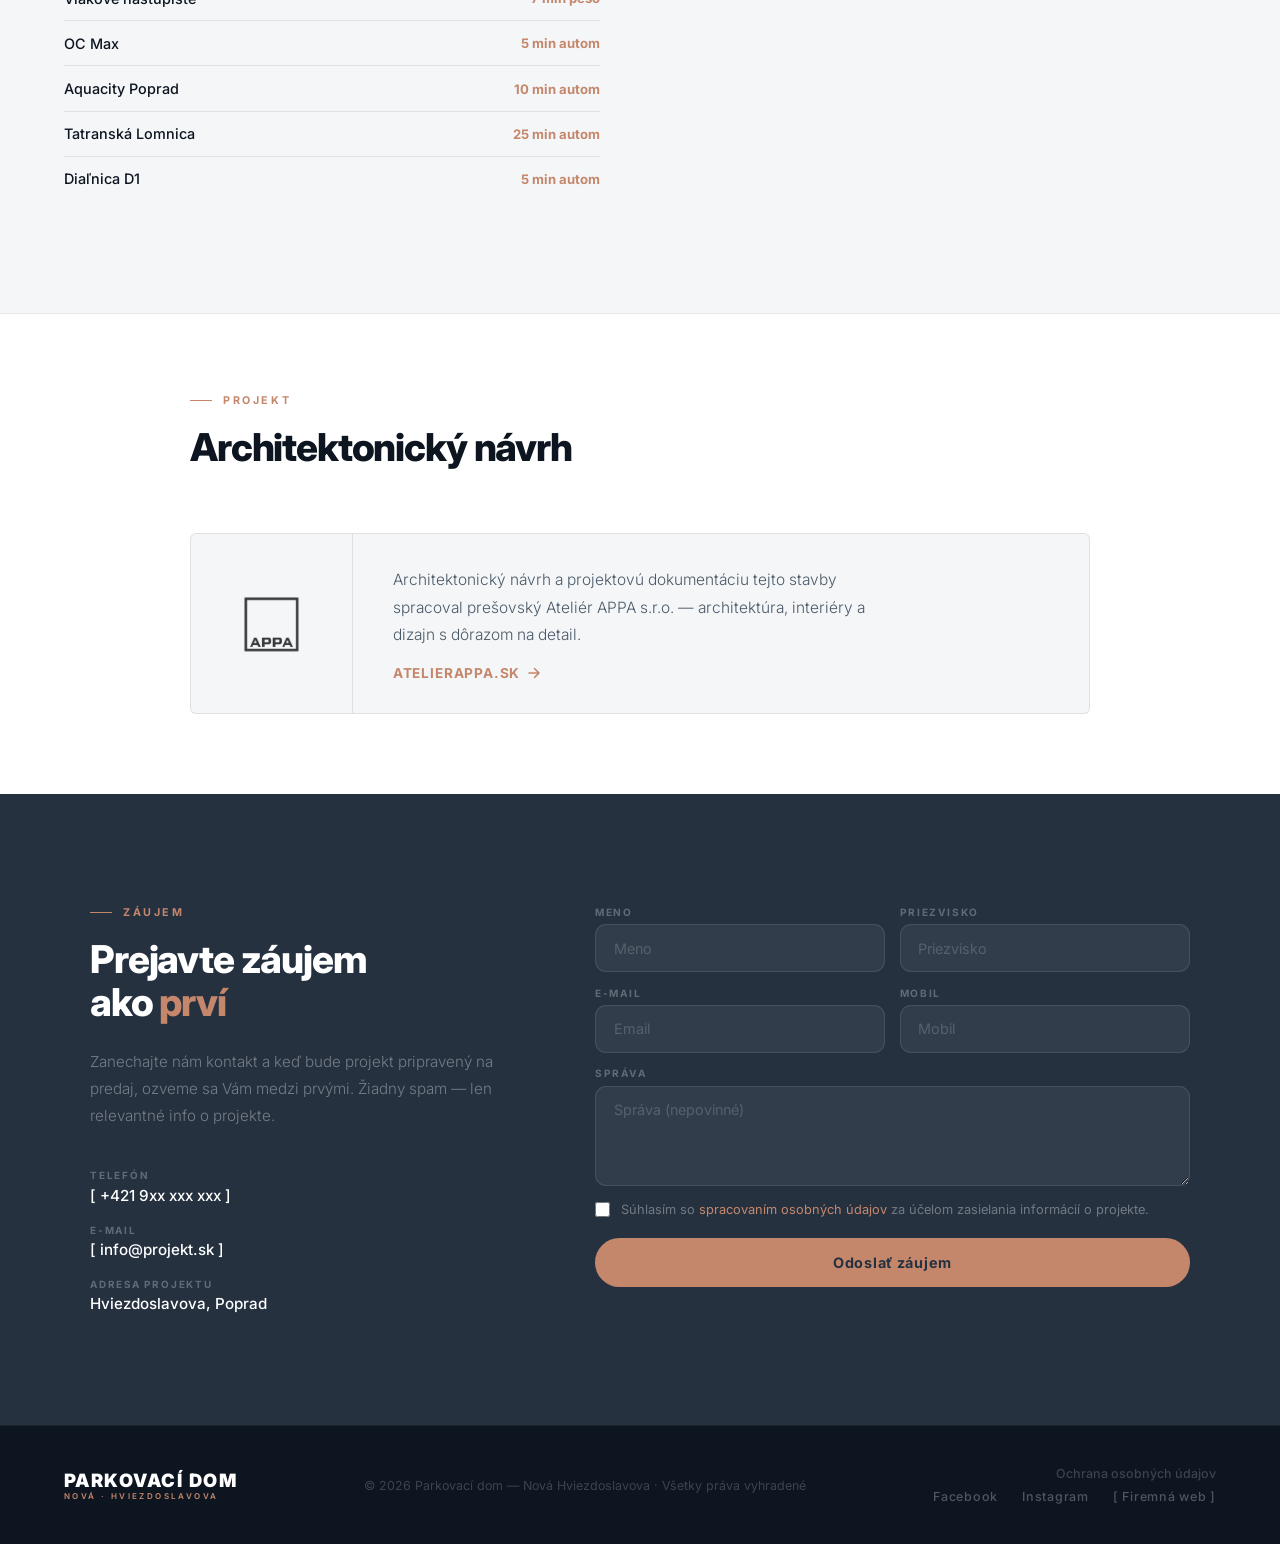
==== commit 4865e112: "Parkovanie: vizualizácia tt12 namiesto pôvodného obrázka" ====
--- a/index.html
+++ b/index.html
@@ -415,8 +415,8 @@
       </div>
     </div>
   </div>
-  <div class="parking-render-wrap reveal" data-lb-src="img/parkovanie.png" data-lb-alt="Architektonický pohľad na budovu Nová Hviezdoslavova" style="cursor:pointer;">
-      <img src="img/parkovanie.png" alt="Architektonický pohľad na budovu Nová Hviezdoslavova" class="parking-render">
+  <div class="parking-render-wrap reveal" data-lb-src="img/tt12.jpg" data-lb-alt="Vizualizácia parkovacieho domu Nová Hviezdoslavova" style="cursor:pointer;">
+      <img src="img/tt12.jpg" alt="Vizualizácia parkovacieho domu Nová Hviezdoslavova" class="parking-render">
   </div>
 </section>
 
